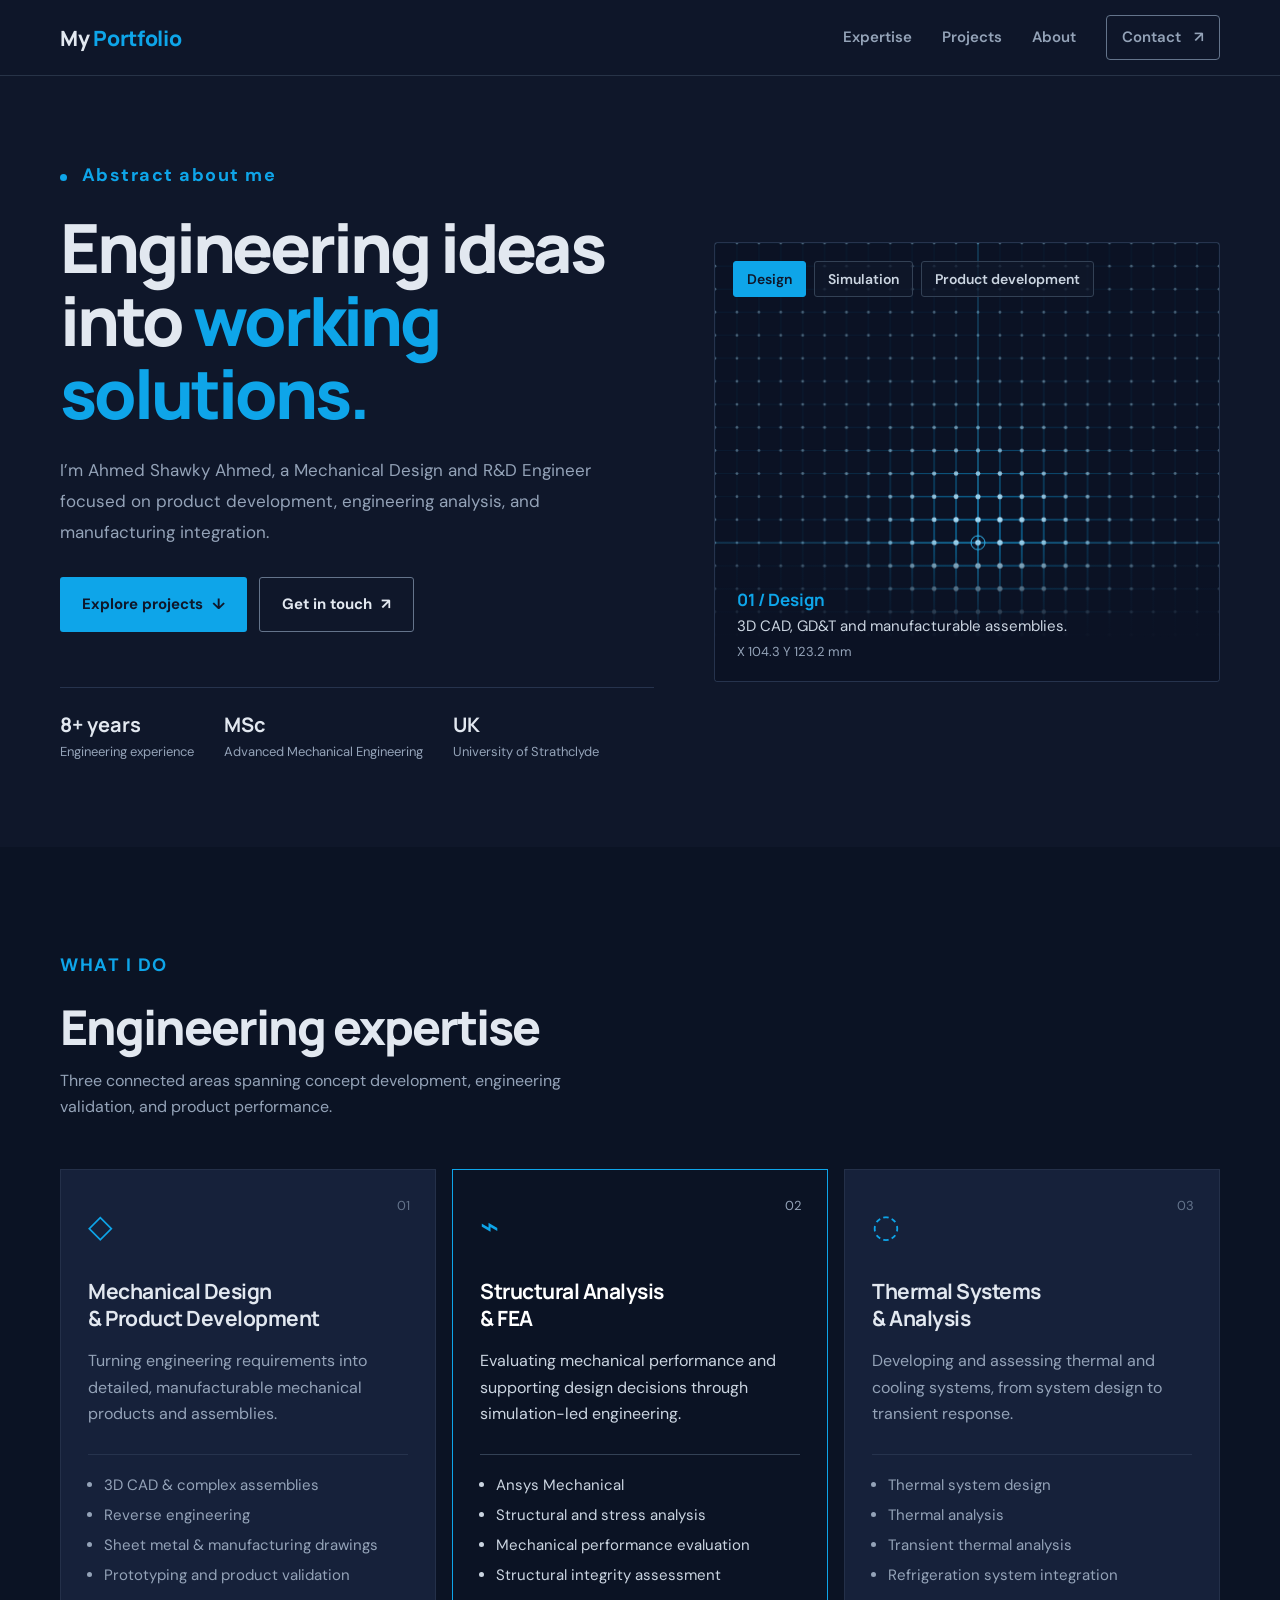
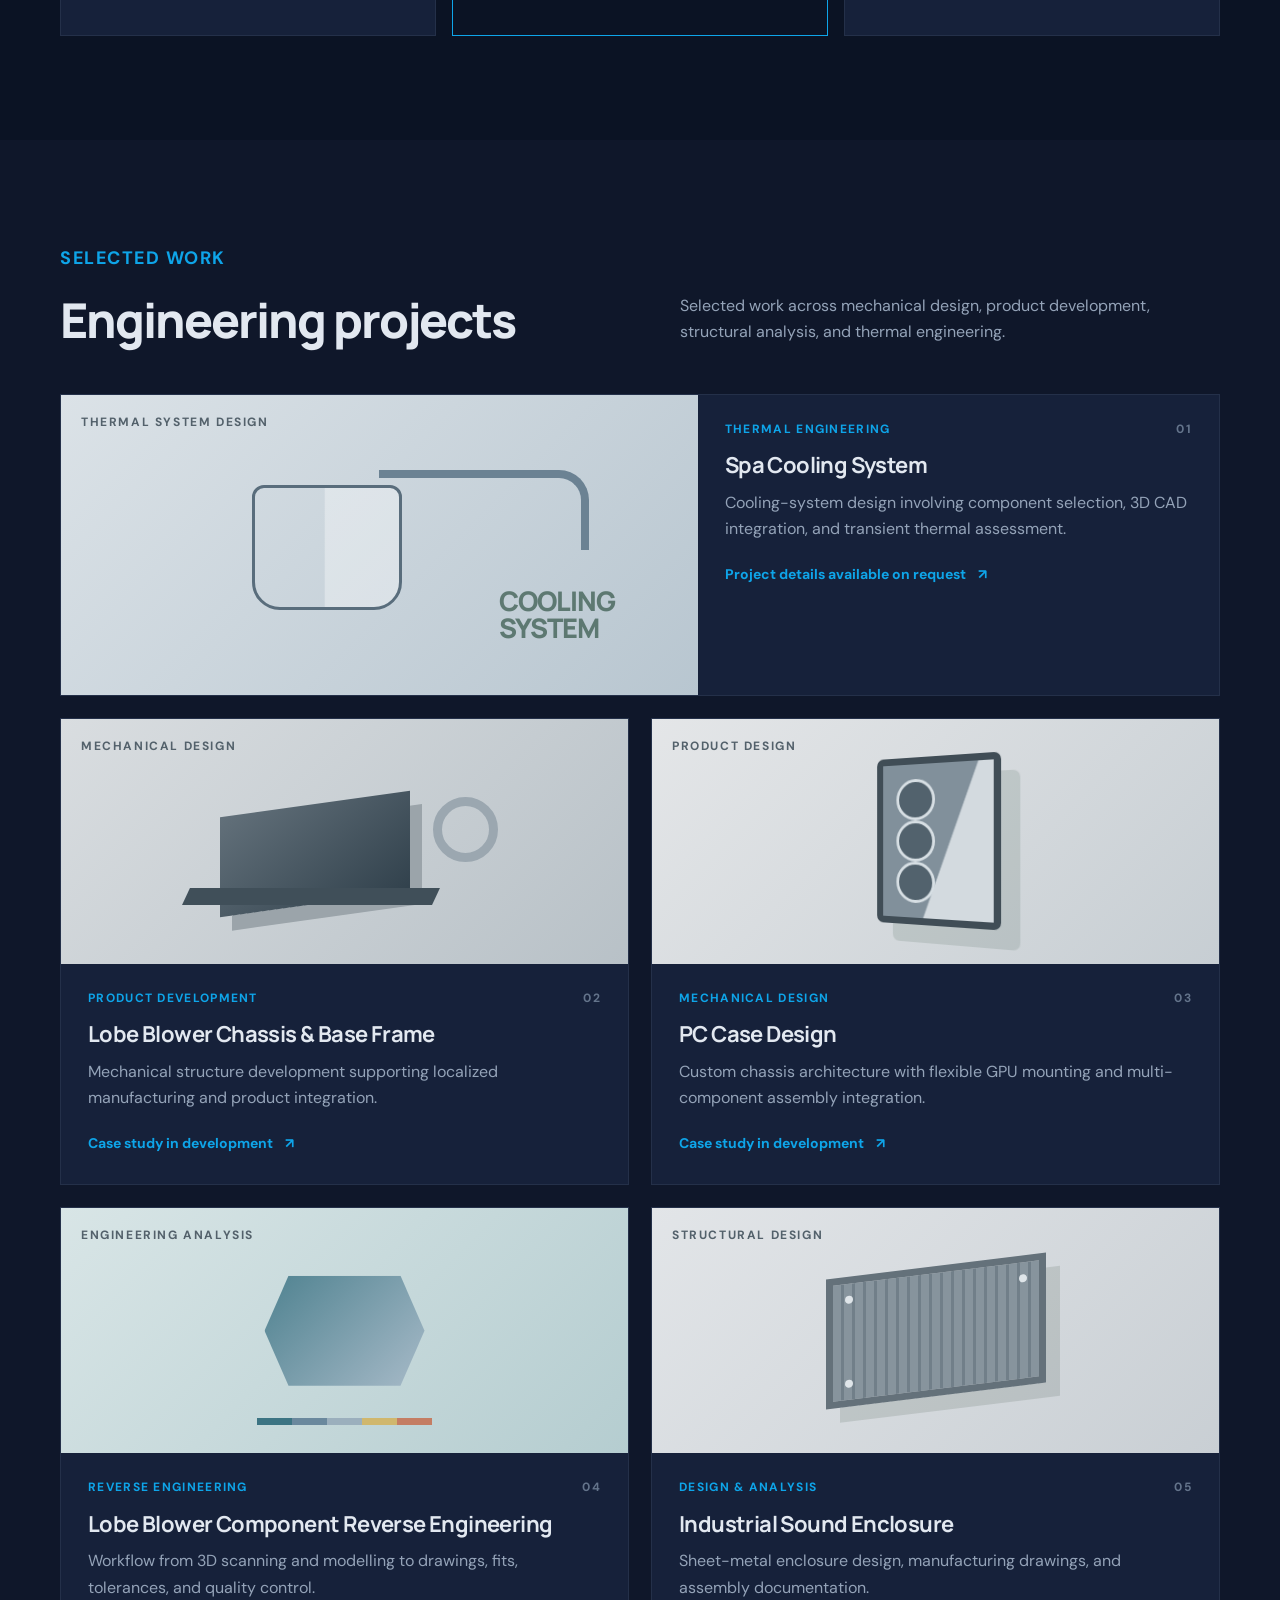
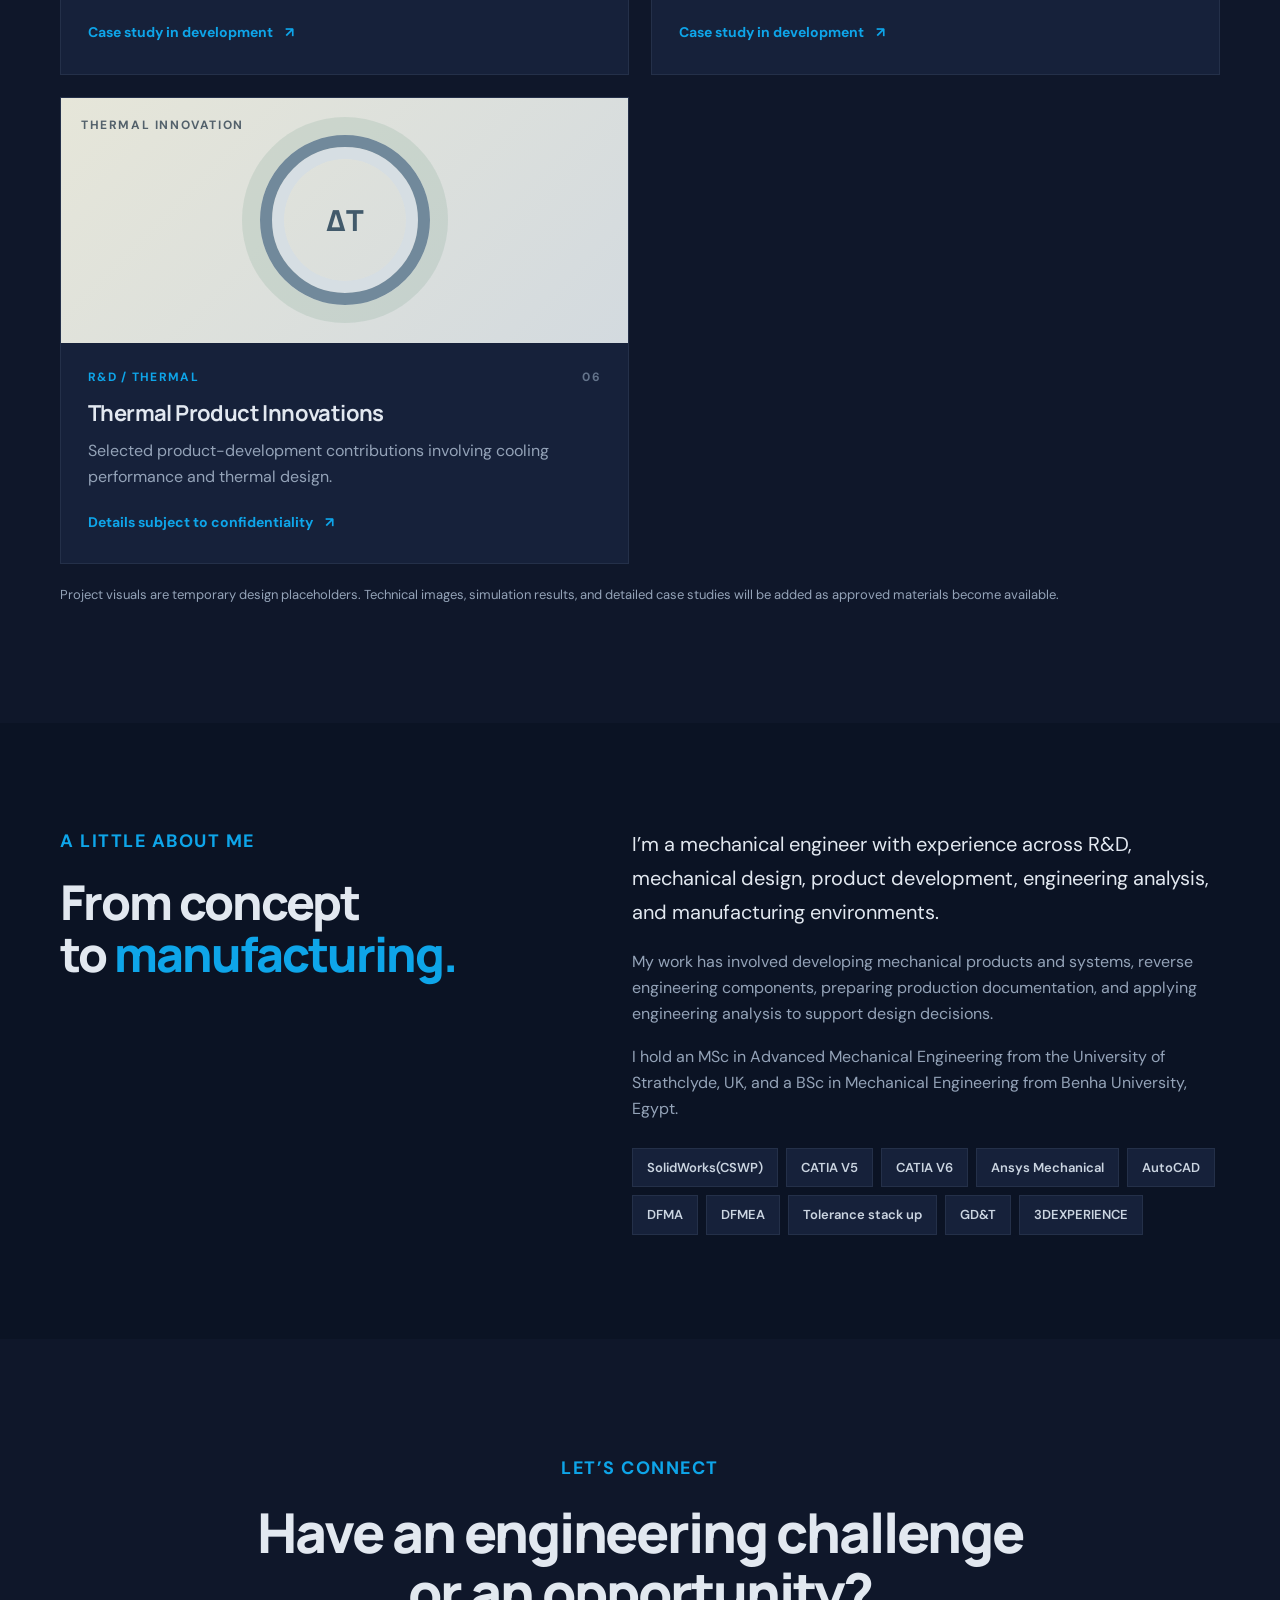
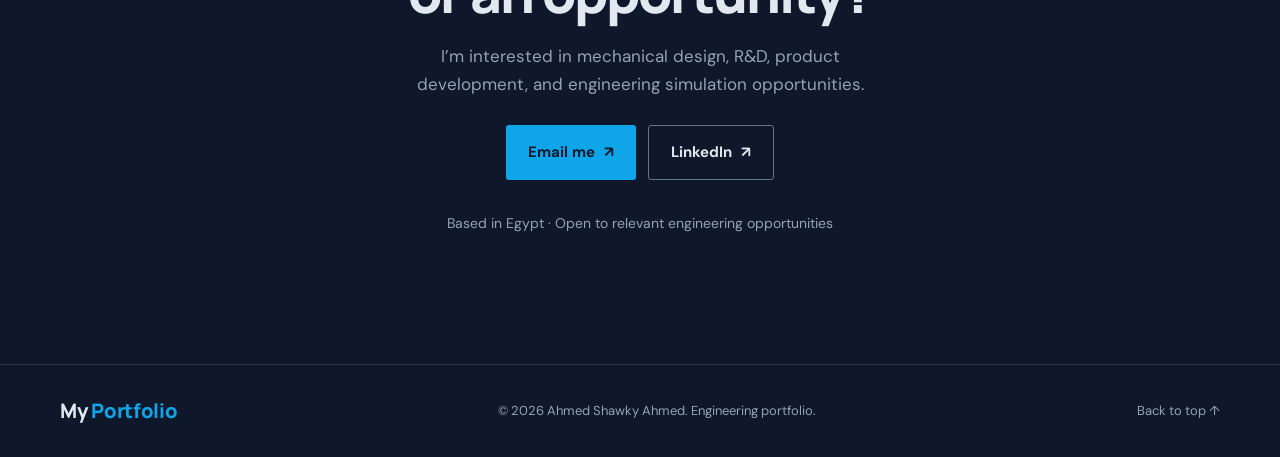
==== index.html @ 2b1017fa "Update index.html" ====
<!DOCTYPE html>
<html lang="en">
<head>
  <meta charset="UTF-8">
  <meta name="viewport" content="width=device-width, initial-scale=1.0">
  <meta name="description" content="Ahmed Shawky Ahmed — Mechanical Design, Product Development, FEA and Thermal Engineering Portfolio.">
  <meta name="theme-color" content="#0F172A">
  <title>Ahmed Shawky Ahmed | Mechanical Engineering Portfolio</title>
  <link rel="preconnect" href="https://fonts.googleapis.com">
  <link rel="preconnect" href="https://fonts.gstatic.com" crossorigin>
  <link href="https://fonts.googleapis.com/css2?family=DM+Sans:wght@400;500;600;700&family=Manrope:wght@400;500;600;700;800&display=swap" rel="stylesheet">
  <link rel="stylesheet" href="css/style.css">
</head>
<body>
  <header class="site-header">
    <nav class="nav container" aria-label="Main navigation">
      <a class="brand" href="#home">My <span>Portfolio</span></a>
      <button class="menu-toggle" aria-label="Toggle navigation" aria-expanded="false">☰</button>
      <div class="nav-links">
        <a href="#expertise">Expertise</a>
        <a href="#projects">Projects</a>
        <a href="#about">About</a>
        <a href="#contact" class="nav-contact">Contact <span>↗</span></a>
      </div>
    </nav>
  </header>

  <main>
    <section class="hero section container" id="home">
      <div class="hero-copy">
        <p class="eyebrow"><span class="status-dot"></span> Abstract about me</p>
        <h1>Engineering ideas<br>into <span>working solutions.</span></h1>
        <p class="hero-lead">I’m Ahmed Shawky Ahmed, a Mechanical Design and R&amp;D Engineer focused on product development, engineering analysis, and manufacturing integration.</p>
        <div class="hero-actions">
          <a class="button button-primary" href="#projects">Explore projects <span>↓</span></a>
          <a class="button button-ghost" href="#contact">Get in touch <span>↗</span></a>
        </div>
        <div class="hero-facts">
          <div><strong>8+ years</strong><span>Engineering experience</span></div>
          <div><strong>MSc</strong><span>Advanced Mechanical Engineering</span></div>
          <div><strong>UK</strong><span>University of Strathclyde</span></div>
        </div>
      </div>
      <div class="hero-visual" id="heroViz" role="group" aria-label="Interactive visual. Move your cursor over it, or choose a topic.">
        <canvas id="vizCanvas" aria-hidden="true"></canvas>
        <div class="viz-tabs">
          <button type="button" class="viz-tab" aria-pressed="true">Design</button>
          <button type="button" class="viz-tab" aria-pressed="false">Simulation</button>
          <button type="button" class="viz-tab" aria-pressed="false">Product development</button>
        </div>
        <div class="viz-caption" aria-live="polite"><strong id="vizTitle">01 / Design</strong><span id="vizText"></span><em id="vizReadout" aria-hidden="true"></em></div>
      </div>
    </section>

    <section class="expertise section section-muted" id="expertise">
      <div class="container">
        <div class="section-heading">
          <p class="eyebrow">WHAT I DO</p>
          <h2>Engineering expertise</h2>
          <p>Three connected areas spanning concept development, engineering validation, and product performance.</p>
        </div>
        <div class="expertise-grid">
          <article class="expertise-card">
            <div class="card-number">01</div>
            <div class="line-icon">◇</div>
            <h3>Mechanical Design<br>&amp; Product Development</h3>
            <p>Turning engineering requirements into detailed, manufacturable mechanical products and assemblies.</p>
            <ul><li>3D CAD &amp; complex assemblies</li><li>Reverse engineering</li><li>Sheet metal &amp; manufacturing drawings</li><li>Prototyping and product validation</li></ul>
          </article>
          <article class="expertise-card featured">
            <div class="card-number">02</div>
            <div class="line-icon">⌁</div>
            <h3>Structural Analysis<br>&amp; FEA</h3>
            <p>Evaluating mechanical performance and supporting design decisions through simulation-led engineering.</p>
            <ul><li>Ansys Mechanical</li><li>Structural and stress analysis</li><li>Mechanical performance evaluation</li><li>Structural integrity assessment</li></ul>
          </article>
          <article class="expertise-card">
            <div class="card-number">03</div>
            <div class="line-icon">◌</div>
            <h3>Thermal Systems<br>&amp; Analysis</h3>
            <p>Developing and assessing thermal and cooling systems, from system design to transient response.</p>
            <ul><li>Thermal system design</li><li>Thermal analysis</li><li>Transient thermal analysis</li><li>Refrigeration system integration</li></ul>
          </article>
        </div>
      </div>
    </section>

    <section class="projects section container" id="projects">
      <div class="section-heading heading-row">
        <div><p class="eyebrow">SELECTED WORK</p><h2>Engineering projects</h2></div>
        <p>Selected work across mechanical design, product development, structural analysis, and thermal engineering.</p>
      </div>
      <div class="project-grid">
        <article class="project-card project-wide">
          <div class="project-art art-cooling"><span class="art-label">THERMAL SYSTEM DESIGN</span><div class="art-shape shape-tank"></div><div class="art-shape shape-pipe"></div><div class="art-caption">COOLING<br>SYSTEM</div></div>
          <div class="project-info"><div class="project-meta"><span>THERMAL ENGINEERING</span><span>01</span></div><h3>Spa Cooling System</h3><p>Cooling-system design involving component selection, 3D CAD integration, and transient thermal assessment.</p><a href="#contact" class="text-link">Project details available on request <span>↗</span></a></div>
        </article>
        <article class="project-card">
          <div class="project-art art-blower"><span class="art-label">MECHANICAL DESIGN</span><div class="machine-block"></div><div class="machine-base"></div><div class="machine-wheel"></div></div>
          <div class="project-info"><div class="project-meta"><span>PRODUCT DEVELOPMENT</span><span>02</span></div><h3>Lobe Blower Chassis &amp; Base Frame</h3><p>Mechanical structure development supporting localized manufacturing and product integration.</p><a href="#contact" class="text-link">Case study in development <span>↗</span></a></div>
        </article>
        <article class="project-card">
          <div class="project-art art-pc"><span class="art-label">PRODUCT DESIGN</span><div class="pc-case"><i></i><i></i><i></i></div></div>
          <div class="project-info"><div class="project-meta"><span>MECHANICAL DESIGN</span><span>03</span></div><h3>PC Case Design</h3><p>Custom chassis architecture with flexible GPU mounting and multi-component assembly integration.</p><a href="#contact" class="text-link">Case study in development <span>↗</span></a></div>
        </article>
        <article class="project-card">
          <div class="project-art art-fea"><span class="art-label">ENGINEERING ANALYSIS</span><div class="fea-part"></div><div class="fea-scale"><i></i><i></i><i></i><i></i><i></i></div></div>
          <div class="project-info"><div class="project-meta"><span>REVERSE ENGINEERING</span><span>04</span></div><h3>Lobe Blower Component Reverse Engineering</h3><p>Workflow from 3D scanning and modelling to drawings, fits, tolerances, and quality control.</p><a href="#contact" class="text-link">Case study in development <span>↗</span></a></div>
        </article>
        <article class="project-card">
          <div class="project-art art-enclosure"><span class="art-label">STRUCTURAL DESIGN</span><div class="enclosure"><i></i><i></i><i></i></div></div>
          <div class="project-info"><div class="project-meta"><span>DESIGN &amp; ANALYSIS</span><span>05</span></div><h3>Industrial Sound Enclosure</h3><p>Sheet-metal enclosure design, manufacturing drawings, and assembly documentation.</p><a href="#contact" class="text-link">Case study in development <span>↗</span></a></div>
        </article>
        <article class="project-card">
          <div class="project-art art-thermal"><span class="art-label">THERMAL INNOVATION</span><div class="thermal-rings"></div><div class="thermal-center">ΔT</div></div>
          <div class="project-info"><div class="project-meta"><span>R&amp;D / THERMAL</span><span>06</span></div><h3>Thermal Product Innovations</h3><p>Selected product-development contributions involving cooling performance and thermal design.</p><a href="#contact" class="text-link">Details subject to confidentiality <span>↗</span></a></div>
        </article>
      </div>
      <p class="project-note">Project visuals are temporary design placeholders. Technical images, simulation results, and detailed case studies will be added as approved materials become available.</p>
    </section>

    <section class="about section section-muted" id="about">
      <div class="container about-layout">
        <div><p class="eyebrow">A LITTLE ABOUT ME</p><h2>From concept<br>to <span>manufacturing.</span></h2></div>
        <div class="about-copy">
          <p class="about-lead">I’m a mechanical engineer with experience across R&amp;D, mechanical design, product development, engineering analysis, and manufacturing environments.</p>
          <p>My work has involved developing mechanical products and systems, reverse engineering components, preparing production documentation, and applying engineering analysis to support design decisions.</p>
          <p>I hold an MSc in Advanced Mechanical Engineering from the University of Strathclyde, UK, and a BSc in Mechanical Engineering from Benha University, Egypt.</p>
          <div class="tool-list"><span>SolidWorks(CSWP)</span><span>CATIA V5</span><span>CATIA V6</span><span>Ansys Mechanical</span><span>AutoCAD</span><span>DFMA</span><span>DFMEA</span><span>Tolerance stack up</span><span>GD&amp;T</span><span>3DEXPERIENCE</span></div>
        </div>
      </div>
    </section>

    <section class="contact section container" id="contact">
      <p class="eyebrow">LET’S CONNECT</p>
      <h2>Have an engineering challenge<br>or an opportunity?</h2>
      <p class="contact-copy">I’m interested in mechanical design, R&amp;D, product development, and engineering simulation opportunities.</p>
      <div class="contact-actions">
        <a class="button button-primary" href="mailto:ahmedshawky3395@gmail.com">Email me <span>↗</span></a>
        <a class="button button-ghost" href="https://www.linkedin.com/in/ahmed-shawky-msc-cswp-9bab29113/" target="_blank" rel="noopener">LinkedIn <span>↗</span></a>
      </div>
      <p class="location">Based in Egypt · Open to relevant engineering opportunities</p>
    </section>
  </main>

  <footer class="footer"><div class="container footer-inner"><a class="brand" href="#home">My <span>Portfolio</span></a><p>© <span id="year"></span> Ahmed Shawky Ahmed. Engineering portfolio.</p><a href="#home">Back to top ↑</a></div></footer>
  <script src="js/main.js"></script>
  <script src="js/hero-visual.js"></script>
</body>
</html>
---- css/style.css ----
@import url('https://fonts.googleapis.com/css2?family=DM+Sans:wght@400;500;600;700&family=Manrope:wght@400;500;600;700;800&display=swap');
:root{--ink:#E2E8F0;--muted:#94A3B8;--paper:#0F172A;--slate:#64748B;--line:#26334d;--green:#0EA5E9;--green-dark:#0EA5E9;--navy:#0F172A;--max:1160px}
*{box-sizing:border-box}html{scroll-behavior:smooth;scroll-padding-top:85px}body{margin:0;background:var(--paper);color:var(--ink);font-family:"DM Sans",sans-serif;line-height:1.65}a{color:inherit;text-decoration:none}.container{width:min(var(--max),calc(100% - 48px));margin-inline:auto}.site-header{height:76px;position:sticky;top:0;z-index:20;background:rgba(15,23,42,.92);backdrop-filter:blur(14px);border-bottom:1px solid rgba(100,116,139,.3)}.nav{height:100%;display:flex;align-items:center;justify-content:space-between}.brand{font:800 21px Manrope,sans-serif;letter-spacing:-.3px}.brand span{color:var(--green-dark)}.nav-links{display:flex;align-items:center;gap:30px;font-size:15px;font-weight:600;color:#94A3B8}.nav-links a:hover,.footer a:hover{color:var(--green-dark)}.nav-contact{border:1px solid var(--slate);padding:9px 15px;border-radius:4px}.nav-contact span,.button span,.text-link span{margin-left:9px}.menu-toggle{display:none;background:none;border:0;font-size:24px;color:var(--ink)}
.section{padding-block:104px}.hero{min-height:660px;display:grid;grid-template-columns:1.08fr .92fr;align-items:center;gap:60px;padding-block:85px}.eyebrow{font-size:18px;font-weight:700;letter-spacing:1.5px;color:var(--green-dark);margin:0 0 20px}.status-dot{display:inline-block;width:7px;height:7px;border-radius:50%;background:#0EA5E9;margin-right:9px}.hero h1,.section-heading h2,.about h2,.contact h2{font:800 clamp(42px,5.3vw,70px)/1.08 Manrope,sans-serif;letter-spacing:-3px;margin:0}.hero h1 span,.about h2 span{color:var(--green-dark)}.hero-lead{font-size:17px;line-height:1.8;color:var(--muted);max-width:570px;margin:25px 0 30px}.hero-actions,.contact-actions{display:flex;gap:12px;flex-wrap:wrap}.button{display:inline-flex;align-items:center;justify-content:center;padding:14px 22px;font-size:15px;font-weight:700;border-radius:3px;transition:.2s}.button-primary{background:#0EA5E9;color:#0F172A}.button-primary:hover{background:#38BDF8;transform:translateY(-2px)}.button-ghost{border:1px solid #64748B}.button-ghost:hover{border-color:var(--green-dark);color:var(--green-dark)}.hero-facts{display:flex;gap:30px;margin-top:55px;padding-top:23px;border-top:1px solid var(--line)}.hero-facts div{display:flex;flex-direction:column}.hero-facts strong{font:700 20px Manrope}.hero-facts span{font-size:13px;color:var(--muted);margin-top:3px}
.hero-visual{height:440px;position:relative;overflow:hidden;background:#0b1224;border:1px solid #26334d;border-radius:3px}.visual-grid{position:absolute;inset:0;background-image:linear-gradient(rgba(255,255,255,.06) 1px,transparent 1px),linear-gradient(90deg,rgba(255,255,255,.06) 1px,transparent 1px);background-size:32px 32px;mask-image:linear-gradient(135deg,black,transparent 85%)}.orbit{position:absolute;border:1px solid rgba(14,165,233,.55);border-radius:50%;left:50%;top:50%;transform:translate(-50%,-50%) rotate(-28deg)}.orbit-one{width:340px;height:190px}.orbit-two{width:250px;height:330px;transform:translate(-50%,-50%) rotate(38deg)}.visual-core{position:absolute;left:50%;top:50%;transform:translate(-50%,-50%);width:155px;height:155px;border:1px solid #0EA5E9;border-radius:50%;display:flex;flex-direction:column;align-items:center;justify-content:center;color:white;background:rgba(14,165,233,.08);box-shadow:0 0 60px rgba(14,165,233,.1)}.visual-core span{font:800 42px Manrope;color:var(--green)}.visual-core small{font-size:11px;line-height:1.5;letter-spacing:2px;text-align:center;color:#CBD5E1}.visual-tag{position:absolute;color:#CBD5E1;font-size:12px;letter-spacing:1.5px}.tag-top{top:28px;left:28px}.tag-bottom{bottom:28px;right:28px}.crosshair{position:absolute;color:var(--green);font-size:20px}.crosshair-a{top:22%;right:18%}.crosshair-b{bottom:20%;left:17%}
.section-muted{background:#0b1324}.section-heading{max-width:650px;margin-bottom:48px}.section-heading h2,.about h2,.contact h2{font-size:clamp(34px,4vw,48px);letter-spacing:-2px}.section-heading>p:last-child{color:var(--muted);max-width:540px;margin:15px 0 0}.expertise-grid{display:grid;grid-template-columns:repeat(3,1fr);gap:16px}.expertise-card{background:#16213a;padding:30px 27px;min-height:365px;border:1px solid #243049;position:relative}.expertise-card.featured{background:#0b1324;color:white;border-color:#0EA5E9}.card-number{position:absolute;right:25px;top:25px;color:#64748B;font-size:13px}.featured .card-number{color:#94A3B8}.line-icon{font-size:32px;color:var(--green-dark);margin-bottom:25px}.featured .line-icon{color:var(--green)}.expertise-card h3{font:700 21px/1.3 Manrope;margin:0 0 14px;letter-spacing:-.5px}.expertise-card p{font-size:16px;color:var(--muted);min-height:90px}.featured p{color:#CBD5E1}.expertise-card ul{padding:15px 0 0 16px;border-top:1px solid var(--line);font-size:15px;color:#94A3B8;line-height:2}.featured ul{border-color:#334155;color:#CBD5E1}
.heading-row{display:flex;align-items:end;justify-content:space-between;gap:30px;max-width:none}.heading-row>p{max-width:380px;color:var(--muted);font-size:16px}.project-grid{display:grid;grid-template-columns:repeat(2,1fr);gap:22px}.project-card{background:#16213a;border:1px solid #243049;min-width:0}.project-art{height:245px;position:relative;overflow:hidden;background:#dfe4e8;display:flex;align-items:center;justify-content:center}.project-wide{grid-column:span 2;display:grid;grid-template-columns:1.1fr .9fr}.project-wide .project-art{height:100%;min-height:300px}.art-label{position:absolute;top:18px;left:20px;font-size:12px;letter-spacing:1.6px;color:#53616b;font-weight:700;z-index:2}.project-info{padding:25px 27px 28px}.project-meta{display:flex;justify-content:space-between;font-size:12px;letter-spacing:1.3px;color:var(--green-dark);font-weight:700}.project-meta span:last-child{color:#64748B}.project-info h3{font:700 22px/1.25 Manrope;letter-spacing:-.6px;margin:13px 0 10px}.project-info p{font-size:16px;color:var(--muted);margin:0 0 18px}.text-link{font-size:14px;font-weight:700;color:var(--green-dark)}.project-note{font-size:13px;color:#94A3B8;margin-top:20px}
.art-cooling{background:linear-gradient(135deg,#dbe2e7,#b8c6d0)}.shape-tank{width:150px;height:125px;border:3px solid #596d7c;border-radius:12px 12px 28px 28px;position:absolute;left:30%;top:30%;background:linear-gradient(90deg,transparent 48%,rgba(255,255,255,.35) 49%)}.shape-pipe{width:210px;height:80px;border:8px solid #6b8293;border-left:0;border-bottom:0;border-radius:0 30px 0 0;position:absolute;left:50%;top:25%}.art-caption{position:absolute;right:13%;bottom:18%;font:800 27px/1 Manrope;color:rgba(40,76,60,.65);letter-spacing:-1px}
.art-blower{background:linear-gradient(135deg,#d9dde0,#b8c1c7)}.machine-block{width:190px;height:100px;background:linear-gradient(145deg,#62707a,#31414c);transform:skewY(-8deg);position:absolute;top:35%;left:28%;box-shadow:12px 15px 0 #9ba4aa}.machine-base{position:absolute;width:250px;height:17px;background:#404f59;left:22%;bottom:24%;transform:skewX(-25deg)}.machine-wheel{position:absolute;width:65px;height:65px;border:9px solid #9ba7b0;border-radius:50%;right:23%;top:32%}
.art-pc{background:linear-gradient(135deg,#e4e6e8,#c7ced3)}.pc-case{width:130px;height:170px;border:7px solid #404d56;border-radius:7px;background:linear-gradient(110deg,#81909b 0 58%,#d3dadf 59%);transform:perspective(400px) rotateY(-18deg);box-shadow:18px 18px 0 rgba(43,69,59,.13);display:flex;flex-direction:column;justify-content:space-evenly;padding:15px}.pc-case i{width:42px;height:42px;border:3px solid #d7dfe4;border-radius:50%;background:#52626d}
.art-fea{background:linear-gradient(135deg,#d8e5e6,#b5cdd0)}.fea-part{width:160px;height:110px;background:linear-gradient(135deg,#4f8290,#a7bac8);clip-path:polygon(15% 0,85% 0,100% 50%,85% 100%,15% 100%,0 50%);box-shadow:0 15px 30px #80929f}.fea-scale{position:absolute;bottom:28px;display:flex;gap:0}.fea-scale i{width:35px;height:7px;background:#3c7483}.fea-scale i:nth-child(2){background:#6a889d}.fea-scale i:nth-child(3){background:#9bafbd}.fea-scale i:nth-child(4){background:#d0b76d}.fea-scale i:nth-child(5){background:#c47d63}
.art-enclosure{background:linear-gradient(135deg,#e2e5e8,#c9cfd4)}.enclosure{width:220px;height:130px;border:7px solid #64717a;background:repeating-linear-gradient(90deg,#87949d 0 8px,#717f89 8px 11px);transform:skewY(-7deg);box-shadow:14px 15px 0 rgba(54,76,60,.15);position:relative}.enclosure i{position:absolute;width:8px;height:8px;border-radius:50%;background:#dfe5e9;top:12px}.enclosure i:nth-child(1){left:12px}.enclosure i:nth-child(2){right:12px}.enclosure i:nth-child(3){bottom:12px;left:12px;top:auto}
.art-thermal{background:linear-gradient(135deg,#e6e6d9,#d3dadf)}.thermal-rings{width:170px;height:170px;border-radius:50%;border:12px solid #71899b;box-shadow:inset 0 0 0 12px #d6dee3,0 0 0 18px rgba(113,155,133,.18)}.thermal-center{position:absolute;font:800 29px Manrope;color:#425a6b}
.about-layout{display:grid;grid-template-columns:.9fr 1.1fr;gap:90px}.about-copy{max-width:610px}.about-copy p{color:var(--muted);font-size:16px}.about-copy .about-lead{font-size:20px;color:var(--ink);line-height:1.7;margin-top:0}.tool-list{display:flex;flex-wrap:wrap;gap:8px;margin-top:25px}.tool-list span{padding:8px 14px;background:#16213a;border:1px solid #243049;font-size:13px;font-weight:600;color:#CBD5E1}
.contact{text-align:center;padding-block:115px}.contact h2{font-size:clamp(35px,4.5vw,55px)}.contact-copy{color:var(--muted);font-size:17px;max-width:500px;margin:20px auto 27px}.contact-actions{justify-content:center}.location{font-size:14px;color:#94A3B8;margin-top:32px}.footer{border-top:1px solid var(--line);padding:22px 0}.footer-inner{display:flex;align-items:center;justify-content:space-between}.footer p,.footer a:last-child{font-size:13px;color:#94A3B8}.footer .brand{font-size:20px;color:var(--ink)}
@media(max-width:800px){.hero{grid-template-columns:1fr;gap:45px;padding-block:65px}.hero-visual{height:350px}.expertise-grid{grid-template-columns:1fr}.expertise-card{min-height:0}.expertise-card p{min-height:0}.about-layout{grid-template-columns:1fr;gap:30px}.heading-row{display:block}.heading-row>p{margin-top:15px}.project-wide{grid-column:span 2}.project-wide .project-art{min-height:240px}}
@media(max-width:600px){.container{width:min(100% - 34px,var(--max))}.section{padding-block:72px}.site-header{height:66px}.menu-toggle{display:block}.nav-links{display:none;position:absolute;top:65px;left:0;right:0;background:var(--paper);padding:20px 24px 25px;flex-direction:column;align-items:flex-start;gap:18px;border-bottom:1px solid var(--line)}.nav-links.open{display:flex}.hero h1{font-size:44px;letter-spacing:-2px}.hero-facts{gap:15px;flex-wrap:wrap}.hero-facts strong{font-size:16px}.hero-facts span{font-size:12px;max-width:120px}.hero-visual{height:300px}.project-grid{grid-template-columns:1fr}.project-wide{grid-column:auto;display:block}.project-wide .project-art{min-height:230px}.project-art{height:220px}.project-info{padding:22px}.footer-inner{gap:12px;flex-wrap:wrap}.footer p{order:3;width:100%;margin:0}.contact h2{letter-spacing:-1.5px}}
/* Interactive hero visual */
.hero-visual{cursor:crosshair}
.hero-visual canvas{position:absolute;inset:0;width:100%;height:100%;display:block;touch-action:pan-y}
.viz-tabs{position:absolute;top:18px;left:18px;right:18px;display:flex;flex-wrap:wrap;gap:8px;z-index:2}
.viz-tab{font:600 14px "DM Sans",sans-serif;color:#CBD5E1;background:rgba(15,23,42,.75);border:1px solid #334155;padding:8px 13px;border-radius:3px;cursor:pointer;transition:.2s}
.viz-tab:hover{border-color:#0EA5E9;color:#fff}
.viz-tab[aria-pressed="true"]{background:#0EA5E9;border-color:#0EA5E9;color:#0F172A}
.viz-tab:focus-visible{outline:2px solid #38BDF8;outline-offset:2px}
.viz-caption{position:absolute;left:0;right:0;bottom:0;z-index:1;padding:50px 22px 18px;background:linear-gradient(transparent,#0b1224 70%);pointer-events:none;display:flex;flex-direction:column;gap:3px}
.viz-caption strong{font:700 17px Manrope,sans-serif;color:#0EA5E9}
.viz-caption span{font-size:15px;color:#CBD5E1}
.viz-caption em{font-style:normal;font-size:13px;color:#94A3B8;min-height:1.4em}
@media(max-width:600px){.hero-visual{height:400px}}
@media(prefers-reduced-motion:reduce){.viz-tab{transition:none}}
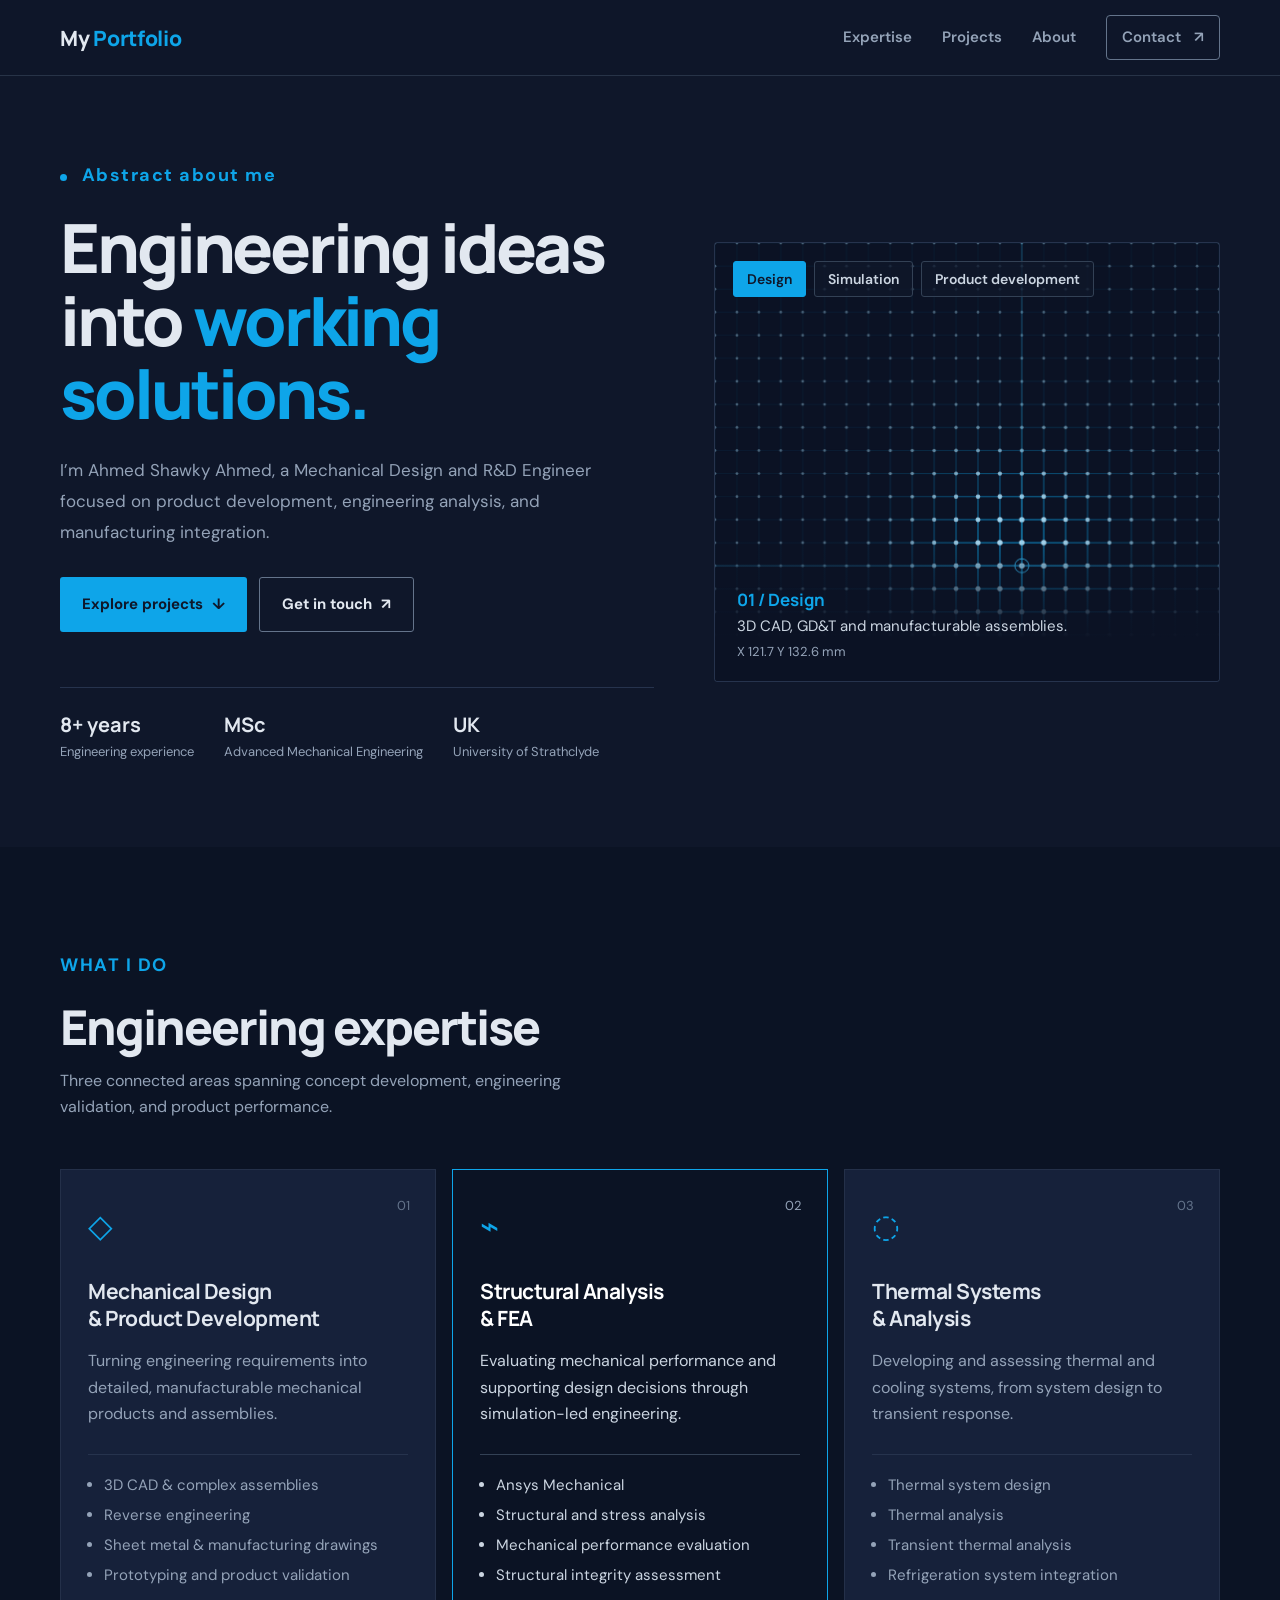
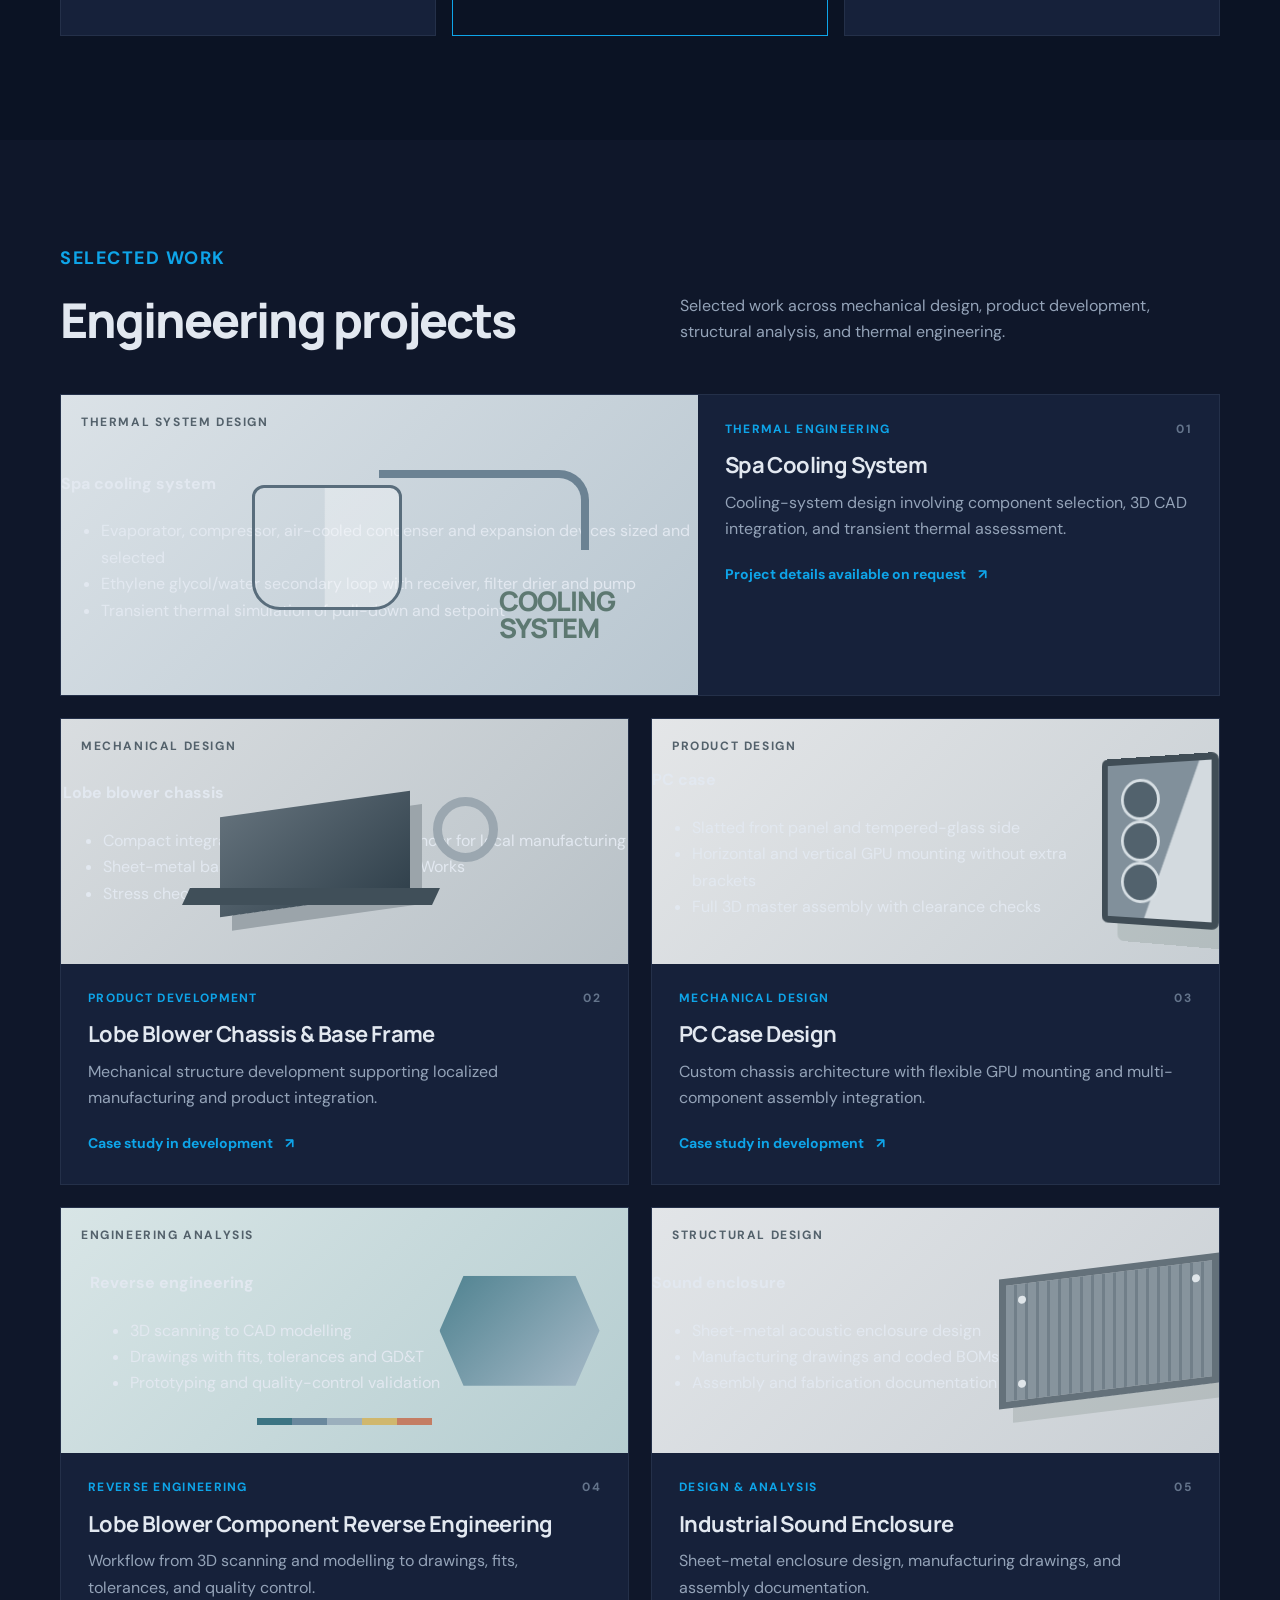
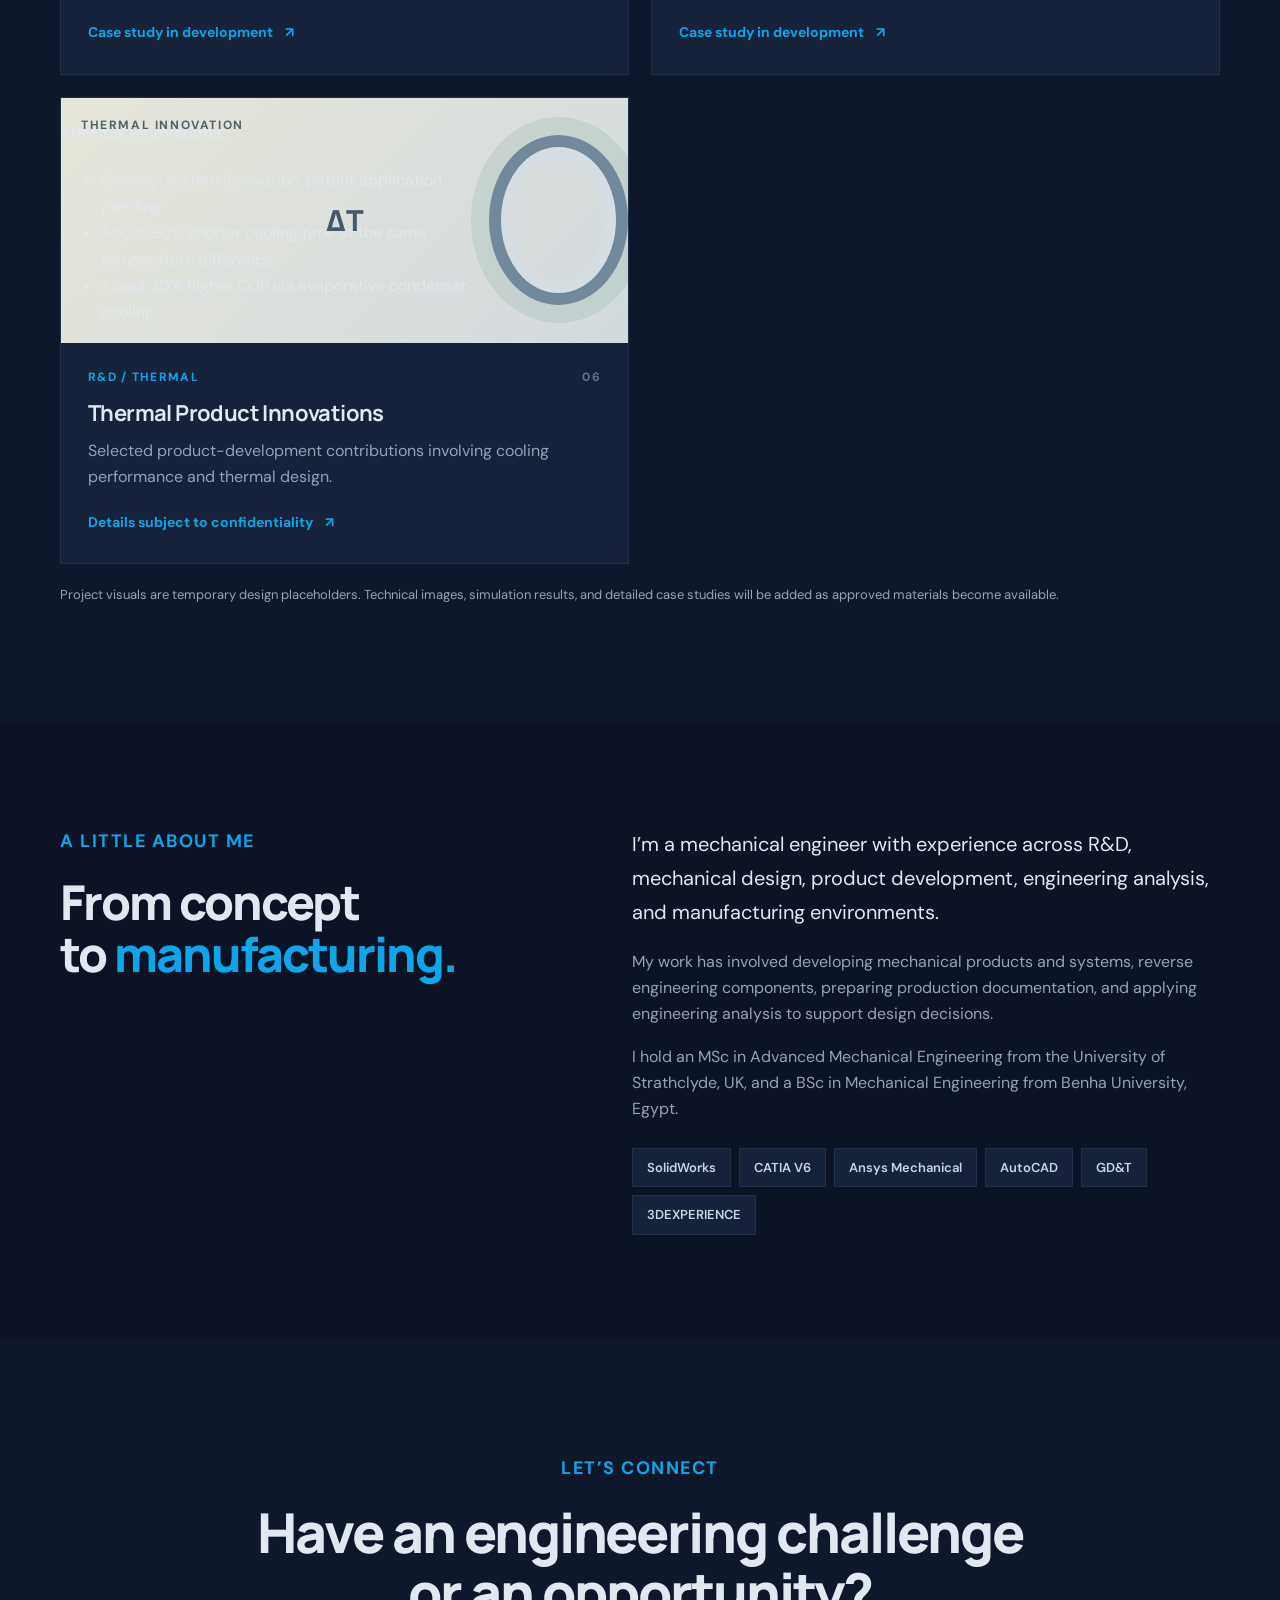
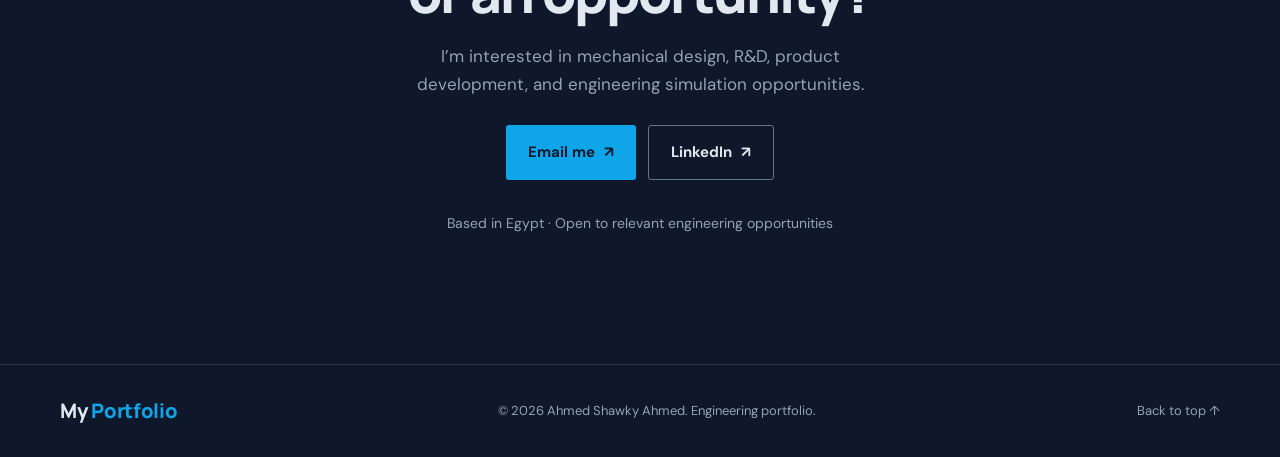
==== commit 060dcd38: "Add files via upload" ====
--- a/index.html
+++ b/index.html
@@ -91,28 +91,28 @@
         <p>Selected work across mechanical design, product development, structural analysis, and thermal engineering.</p>
       </div>
       <div class="project-grid">
-        <article class="project-card project-wide">
-          <div class="project-art art-cooling"><span class="art-label">THERMAL SYSTEM DESIGN</span><div class="art-shape shape-tank"></div><div class="art-shape shape-pipe"></div><div class="art-caption">COOLING<br>SYSTEM</div></div>
+        <article tabindex="0" class="project-card project-wide">
+          <div class="project-art art-cooling"><div class="project-pop"><h4>Spa cooling system</h4><ul><li>Evaporator, compressor, air-cooled condenser and expansion devices sized and selected</li><li>Ethylene glycol/water secondary loop with receiver, filter drier and pump</li><li>Transient thermal simulation of pull-down and setpoint</li></ul></div><span class="art-label">THERMAL SYSTEM DESIGN</span><div class="art-shape shape-tank"></div><div class="art-shape shape-pipe"></div><div class="art-caption">COOLING<br>SYSTEM</div></div>
           <div class="project-info"><div class="project-meta"><span>THERMAL ENGINEERING</span><span>01</span></div><h3>Spa Cooling System</h3><p>Cooling-system design involving component selection, 3D CAD integration, and transient thermal assessment.</p><a href="#contact" class="text-link">Project details available on request <span>↗</span></a></div>
         </article>
-        <article class="project-card">
-          <div class="project-art art-blower"><span class="art-label">MECHANICAL DESIGN</span><div class="machine-block"></div><div class="machine-base"></div><div class="machine-wheel"></div></div>
+        <article tabindex="0" class="project-card">
+          <div class="project-art art-blower"><div class="project-pop"><h4>Lobe blower chassis</h4><ul><li>Compact integrated chassis and outlet silencer for local manufacturing</li><li>Sheet-metal base frames designed in SolidWorks</li><li>Stress checks and optimisation in ANSYS</li></ul></div><span class="art-label">MECHANICAL DESIGN</span><div class="machine-block"></div><div class="machine-base"></div><div class="machine-wheel"></div></div>
           <div class="project-info"><div class="project-meta"><span>PRODUCT DEVELOPMENT</span><span>02</span></div><h3>Lobe Blower Chassis &amp; Base Frame</h3><p>Mechanical structure development supporting localized manufacturing and product integration.</p><a href="#contact" class="text-link">Case study in development <span>↗</span></a></div>
         </article>
-        <article class="project-card">
-          <div class="project-art art-pc"><span class="art-label">PRODUCT DESIGN</span><div class="pc-case"><i></i><i></i><i></i></div></div>
+        <article tabindex="0" class="project-card">
+          <div class="project-art art-pc"><div class="project-pop"><h4>PC case</h4><ul><li>Slatted front panel and tempered-glass side</li><li>Horizontal and vertical GPU mounting without extra brackets</li><li>Full 3D master assembly with clearance checks</li></ul></div><span class="art-label">PRODUCT DESIGN</span><div class="pc-case"><i></i><i></i><i></i></div></div>
           <div class="project-info"><div class="project-meta"><span>MECHANICAL DESIGN</span><span>03</span></div><h3>PC Case Design</h3><p>Custom chassis architecture with flexible GPU mounting and multi-component assembly integration.</p><a href="#contact" class="text-link">Case study in development <span>↗</span></a></div>
         </article>
-        <article class="project-card">
-          <div class="project-art art-fea"><span class="art-label">ENGINEERING ANALYSIS</span><div class="fea-part"></div><div class="fea-scale"><i></i><i></i><i></i><i></i><i></i></div></div>
+        <article tabindex="0" class="project-card">
+          <div class="project-art art-fea"><div class="project-pop"><h4>Reverse engineering</h4><ul><li>3D scanning to CAD modelling</li><li>Drawings with fits, tolerances and GD&amp;T</li><li>Prototyping and quality-control validation</li></ul></div><span class="art-label">ENGINEERING ANALYSIS</span><div class="fea-part"></div><div class="fea-scale"><i></i><i></i><i></i><i></i><i></i></div></div>
           <div class="project-info"><div class="project-meta"><span>REVERSE ENGINEERING</span><span>04</span></div><h3>Lobe Blower Component Reverse Engineering</h3><p>Workflow from 3D scanning and modelling to drawings, fits, tolerances, and quality control.</p><a href="#contact" class="text-link">Case study in development <span>↗</span></a></div>
         </article>
-        <article class="project-card">
-          <div class="project-art art-enclosure"><span class="art-label">STRUCTURAL DESIGN</span><div class="enclosure"><i></i><i></i><i></i></div></div>
+        <article tabindex="0" class="project-card">
+          <div class="project-art art-enclosure"><div class="project-pop"><h4>Sound enclosure</h4><ul><li>Sheet-metal acoustic enclosure design</li><li>Manufacturing drawings and coded BOMs</li><li>Assembly and fabrication documentation</li></ul></div><span class="art-label">STRUCTURAL DESIGN</span><div class="enclosure"><i></i><i></i><i></i></div></div>
           <div class="project-info"><div class="project-meta"><span>DESIGN &amp; ANALYSIS</span><span>05</span></div><h3>Industrial Sound Enclosure</h3><p>Sheet-metal enclosure design, manufacturing drawings, and assembly documentation.</p><a href="#contact" class="text-link">Case study in development <span>↗</span></a></div>
         </article>
-        <article class="project-card">
-          <div class="project-art art-thermal"><span class="art-label">THERMAL INNOVATION</span><div class="thermal-rings"></div><div class="thermal-center">ΔT</div></div>
+        <article tabindex="0" class="project-card">
+          <div class="project-art art-thermal"><div class="project-pop"><h4>Thermal innovations</h4><ul><li>Cooling-system innovation, patent application pending</li><li>About 90% shorter cooling time at the same temperature difference</li><li>About 20% higher COP via evaporative condenser cooling</li></ul></div><span class="art-label">THERMAL INNOVATION</span><div class="thermal-rings"></div><div class="thermal-center">ΔT</div></div>
           <div class="project-info"><div class="project-meta"><span>R&amp;D / THERMAL</span><span>06</span></div><h3>Thermal Product Innovations</h3><p>Selected product-development contributions involving cooling performance and thermal design.</p><a href="#contact" class="text-link">Details subject to confidentiality <span>↗</span></a></div>
         </article>
       </div>
@@ -126,7 +126,7 @@
           <p class="about-lead">I’m a mechanical engineer with experience across R&amp;D, mechanical design, product development, engineering analysis, and manufacturing environments.</p>
           <p>My work has involved developing mechanical products and systems, reverse engineering components, preparing production documentation, and applying engineering analysis to support design decisions.</p>
           <p>I hold an MSc in Advanced Mechanical Engineering from the University of Strathclyde, UK, and a BSc in Mechanical Engineering from Benha University, Egypt.</p>
-          <div class="tool-list"><span>SolidWorks(CSWP)</span><span>CATIA V5</span><span>CATIA V6</span><span>Ansys Mechanical</span><span>AutoCAD</span><span>DFMA</span><span>DFMEA</span><span>Tolerance stack up</span><span>GD&amp;T</span><span>3DEXPERIENCE</span></div>
+          <div class="tool-list"><span>SolidWorks</span><span>CATIA V6</span><span>Ansys Mechanical</span><span>AutoCAD</span><span>GD&amp;T</span><span>3DEXPERIENCE</span></div>
         </div>
       </div>
     </section>
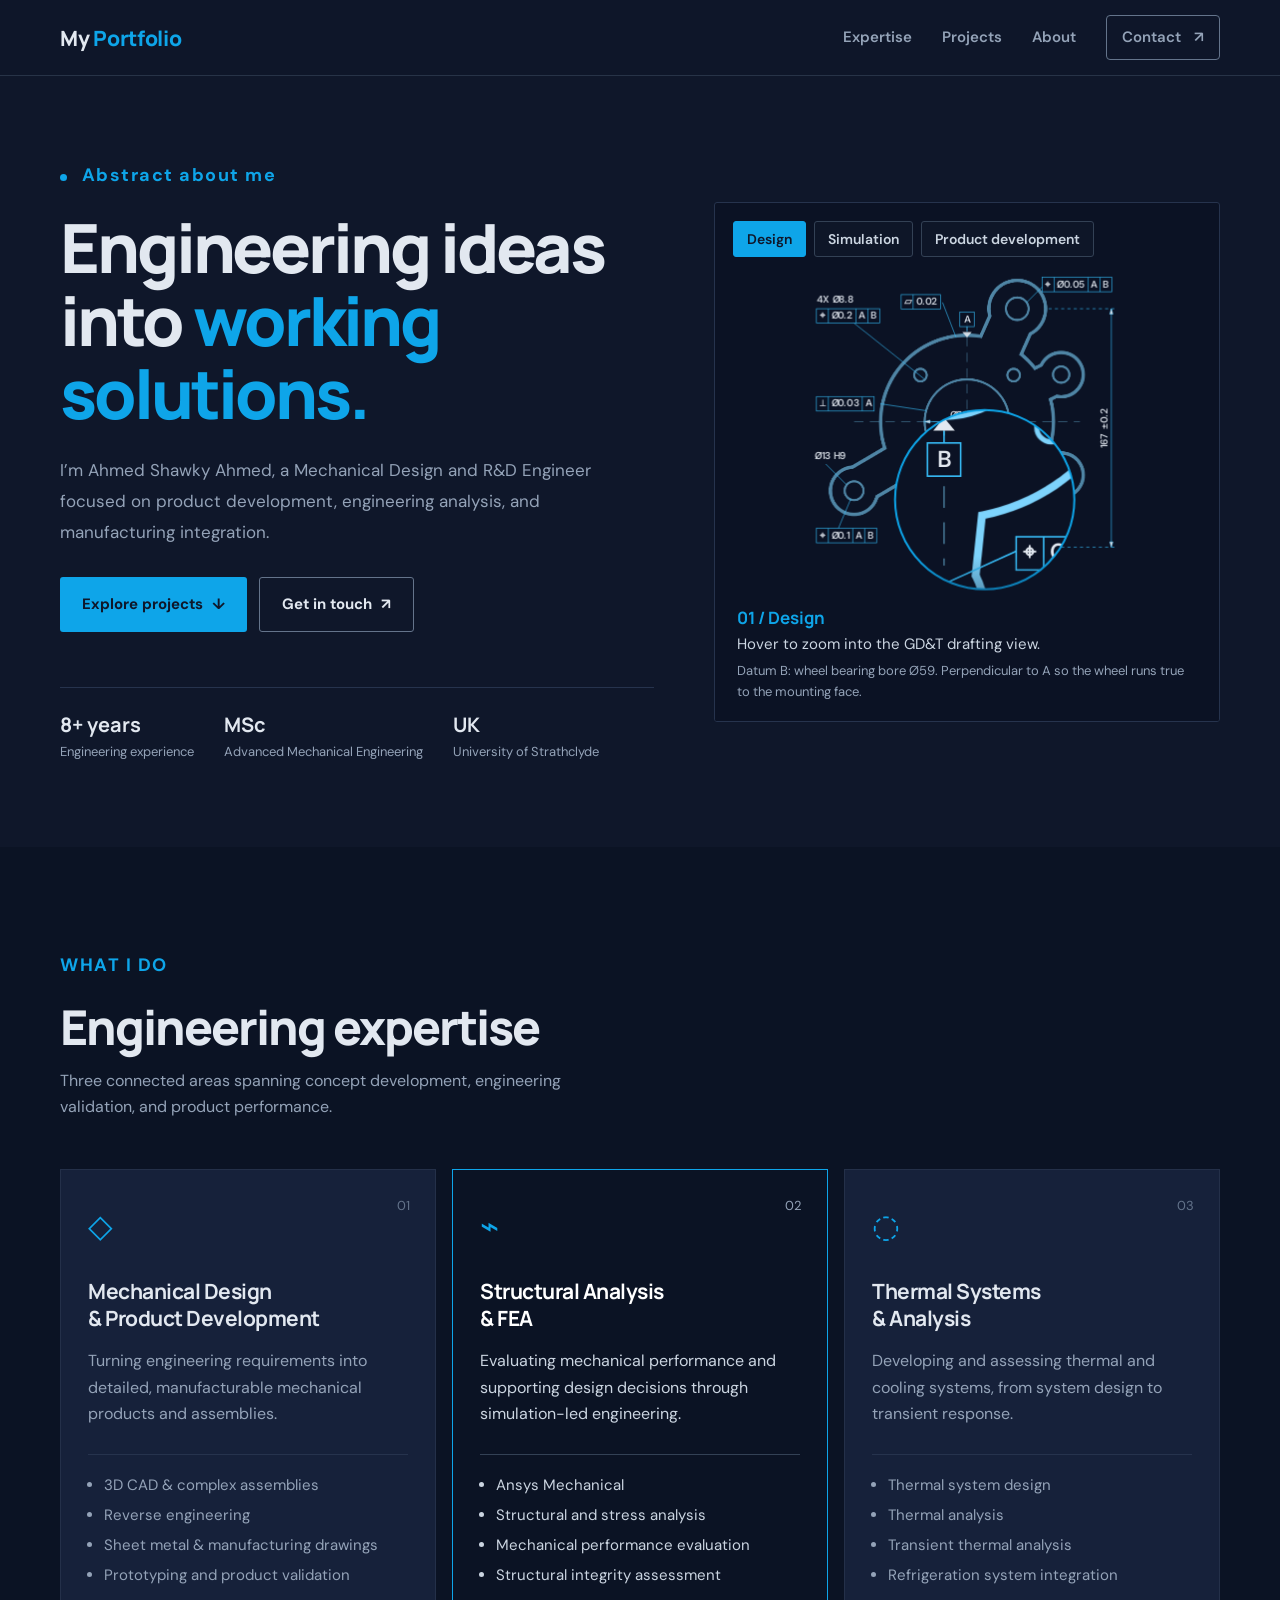
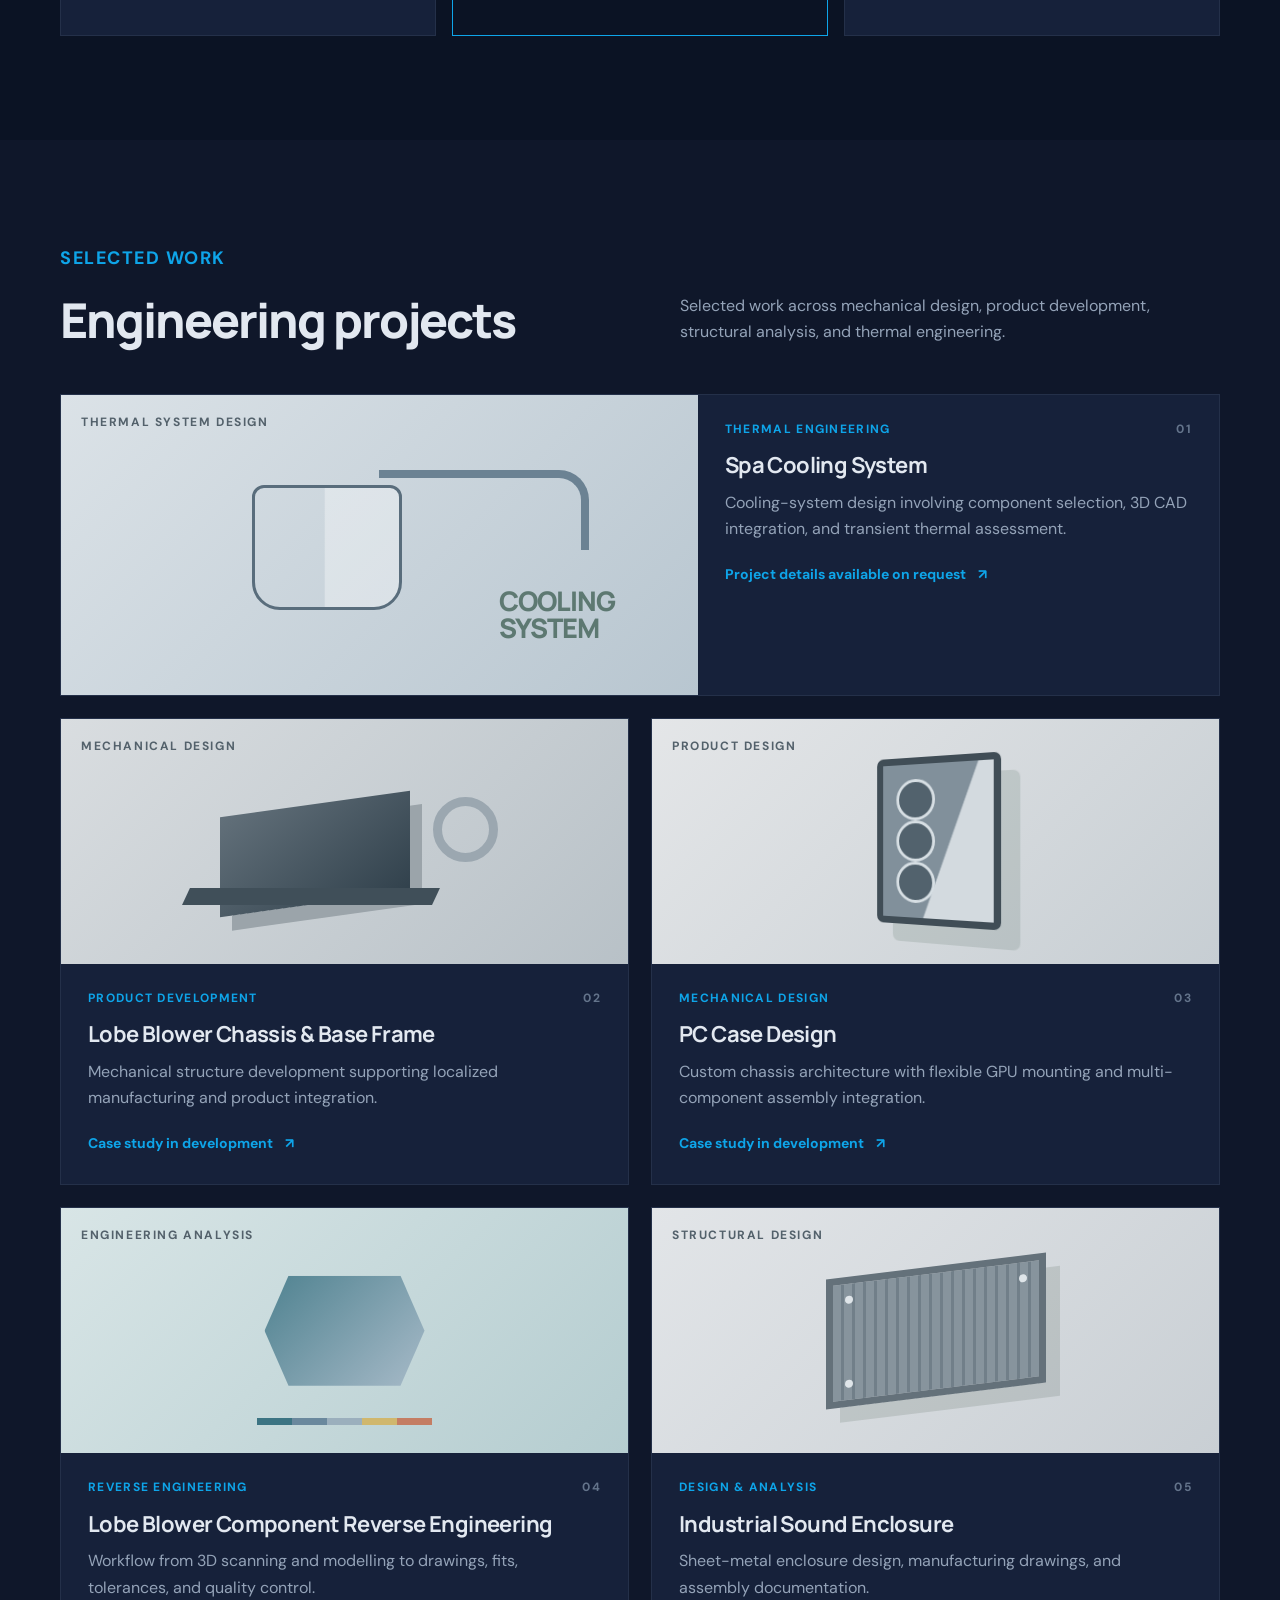
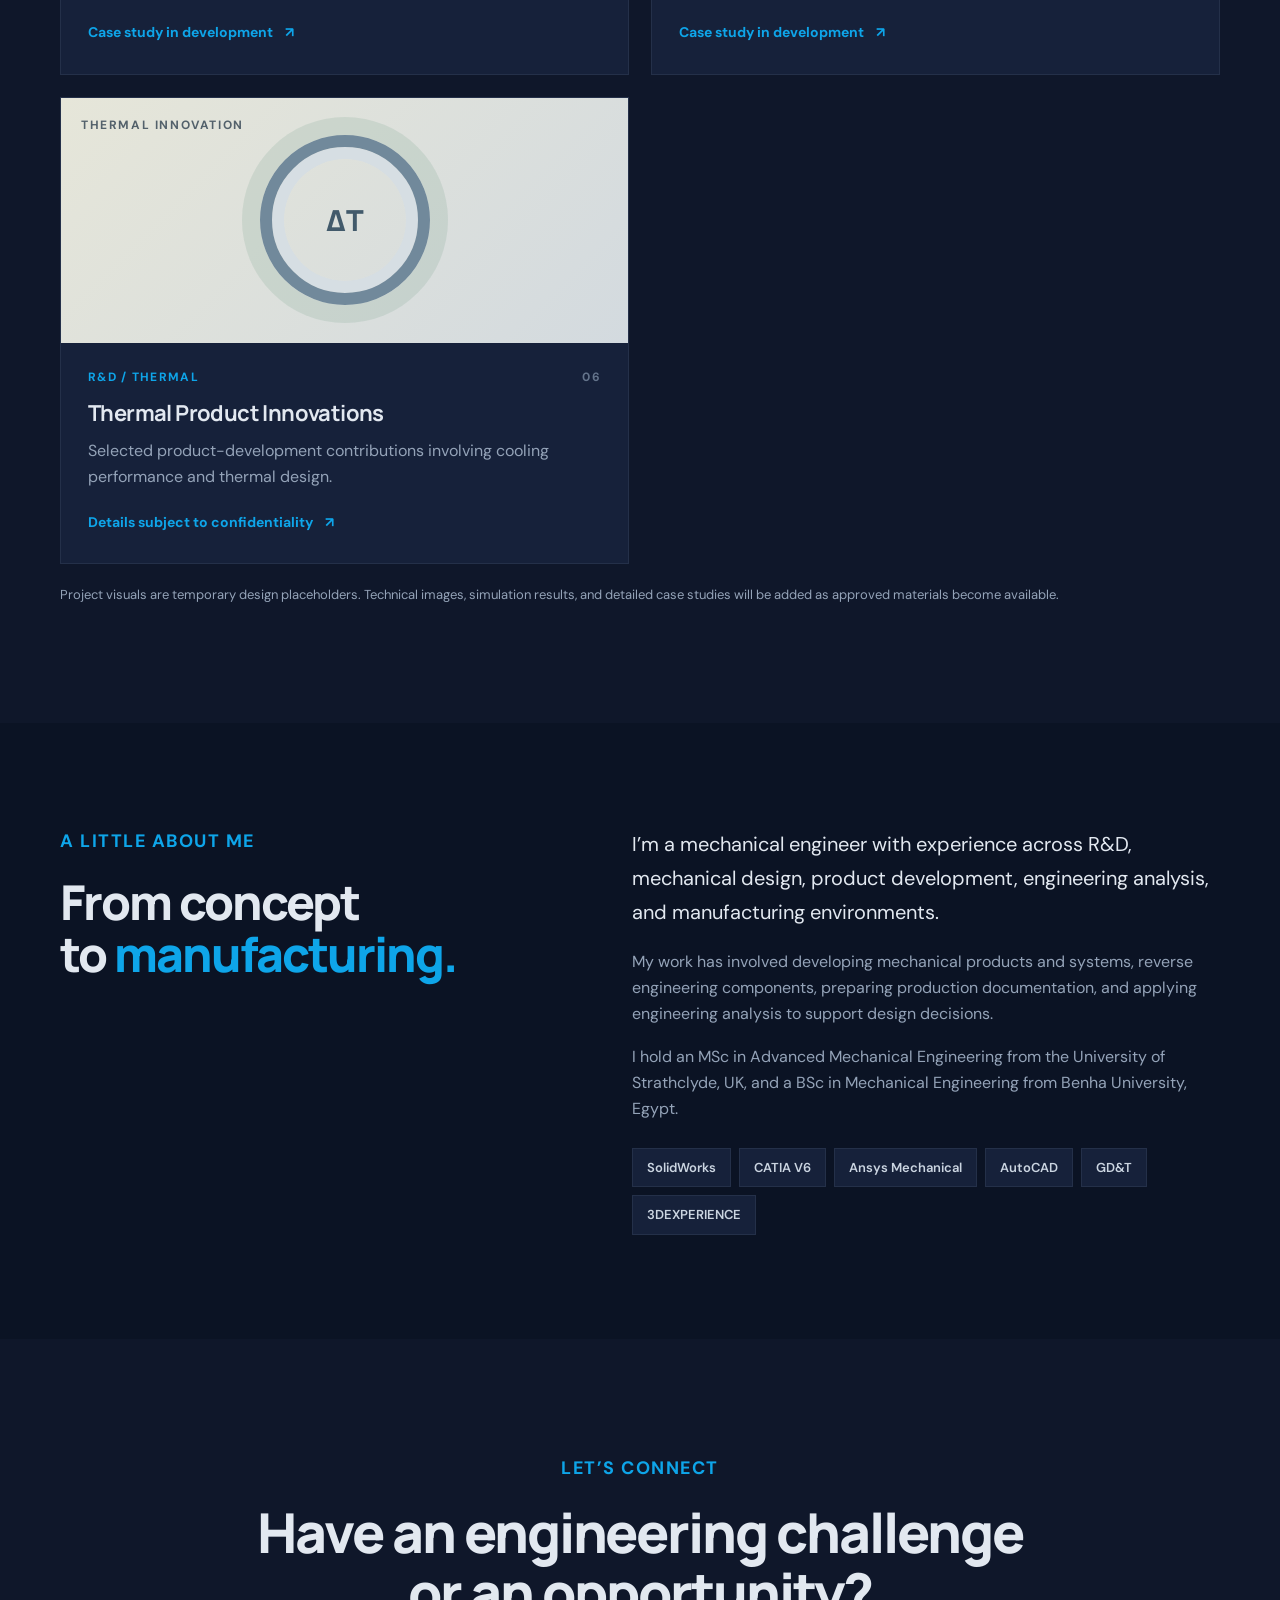
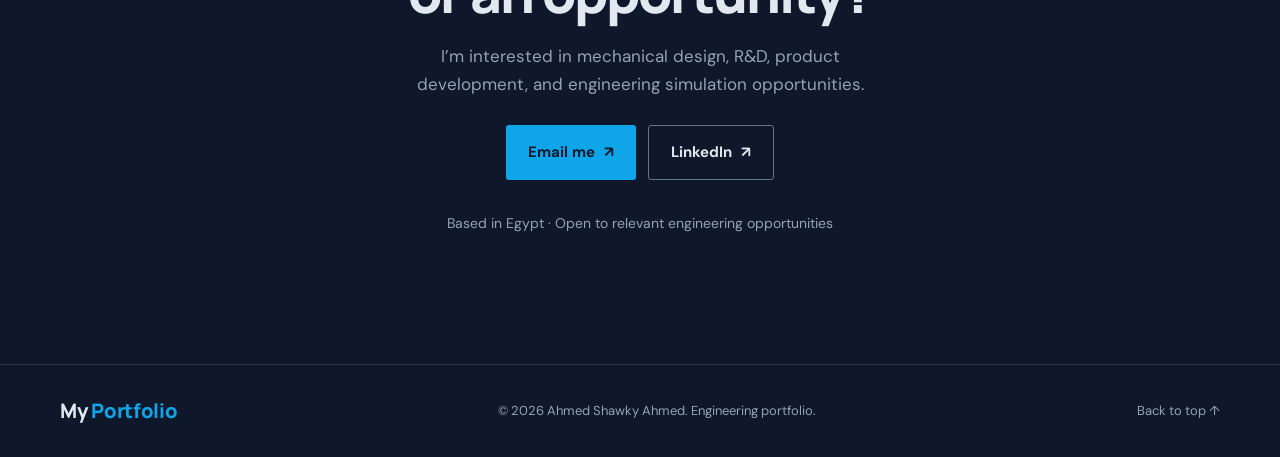
==== commit d18a5bc3: "Add files via upload" ====
--- a/index.html
+++ b/index.html
@@ -9,7 +9,7 @@
   <link rel="preconnect" href="https://fonts.googleapis.com">
   <link rel="preconnect" href="https://fonts.gstatic.com" crossorigin>
   <link href="https://fonts.googleapis.com/css2?family=DM+Sans:wght@400;500;600;700&family=Manrope:wght@400;500;600;700;800&display=swap" rel="stylesheet">
-  <link rel="stylesheet" href="css/style.css">
+  <link rel="stylesheet" href="css/style.css?v=20261111">
 </head>
 <body>
   <header class="site-header">
@@ -145,6 +145,6 @@
 
   <footer class="footer"><div class="container footer-inner"><a class="brand" href="#home">My <span>Portfolio</span></a><p>© <span id="year"></span> Ahmed Shawky Ahmed. Engineering portfolio.</p><a href="#home">Back to top ↑</a></div></footer>
   <script src="js/main.js"></script>
-  <script src="js/hero-visual.js"></script>
+  <script src="js/hero-visual.js?v=20261111"></script>
 </body>
 </html>
--- a/css/style.css
+++ b/css/style.css
@@ -16,7 +16,7 @@
 @media(max-width:800px){.hero{grid-template-columns:1fr;gap:45px;padding-block:65px}.hero-visual{height:350px}.expertise-grid{grid-template-columns:1fr}.expertise-card{min-height:0}.expertise-card p{min-height:0}.about-layout{grid-template-columns:1fr;gap:30px}.heading-row{display:block}.heading-row>p{margin-top:15px}.project-wide{grid-column:span 2}.project-wide .project-art{min-height:240px}}
 @media(max-width:600px){.container{width:min(100% - 34px,var(--max))}.section{padding-block:72px}.site-header{height:66px}.menu-toggle{display:block}.nav-links{display:none;position:absolute;top:65px;left:0;right:0;background:var(--paper);padding:20px 24px 25px;flex-direction:column;align-items:flex-start;gap:18px;border-bottom:1px solid var(--line)}.nav-links.open{display:flex}.hero h1{font-size:44px;letter-spacing:-2px}.hero-facts{gap:15px;flex-wrap:wrap}.hero-facts strong{font-size:16px}.hero-facts span{font-size:12px;max-width:120px}.hero-visual{height:300px}.project-grid{grid-template-columns:1fr}.project-wide{grid-column:auto;display:block}.project-wide .project-art{min-height:230px}.project-art{height:220px}.project-info{padding:22px}.footer-inner{gap:12px;flex-wrap:wrap}.footer p{order:3;width:100%;margin:0}.contact h2{letter-spacing:-1.5px}}
 /* Interactive hero visual */
-.hero-visual{cursor:crosshair}
+.hero-visual{cursor:crosshair;height:520px}
 .hero-visual canvas{position:absolute;inset:0;width:100%;height:100%;display:block;touch-action:pan-y}
 .viz-tabs{position:absolute;top:18px;left:18px;right:18px;display:flex;flex-wrap:wrap;gap:8px;z-index:2}
 .viz-tab{font:600 14px "DM Sans",sans-serif;color:#CBD5E1;background:rgba(15,23,42,.75);border:1px solid #334155;padding:8px 13px;border-radius:3px;cursor:pointer;transition:.2s}
@@ -27,5 +27,14 @@
 .viz-caption strong{font:700 17px Manrope,sans-serif;color:#0EA5E9}
 .viz-caption span{font-size:15px;color:#CBD5E1}
 .viz-caption em{font-style:normal;font-size:13px;color:#94A3B8;min-height:1.4em}
-@media(max-width:600px){.hero-visual{height:400px}}
+@media(max-width:800px){.hero-visual{height:480px}}
 @media(prefers-reduced-motion:reduce){.viz-tab{transition:none}}
+/* Project popup on hover / focus */
+.project-card{position:relative;transition:transform .28s cubic-bezier(.2,.8,.2,1),box-shadow .28s,border-color .28s}
+.project-card:hover,.project-card:focus-within{transform:translateY(-10px) scale(1.035);z-index:6;border-color:#0EA5E9;box-shadow:0 28px 60px rgba(2,6,23,.65),0 0 0 1px #0EA5E9}
+.project-card:focus{outline:none}
+.project-pop{position:absolute;inset:0;z-index:4;padding:22px 24px;background:rgba(11,18,36,.95);display:flex;flex-direction:column;justify-content:center;opacity:0;transform:translateY(14px);transition:opacity .25s,transform .25s;pointer-events:none}
+.project-pop h4{font:700 13px Manrope,sans-serif;letter-spacing:1.5px;text-transform:uppercase;color:#0EA5E9;margin:0 0 10px}
+.project-pop ul{margin:0;padding-left:18px;font-size:15px;color:#E2E8F0;line-height:1.55}
+.project-card:hover .project-pop,.project-card:focus-within .project-pop{opacity:1;transform:none}
+@media(prefers-reduced-motion:reduce){.project-card,.project-pop{transition:none}.project-card:hover,.project-card:focus-within{transform:none}}
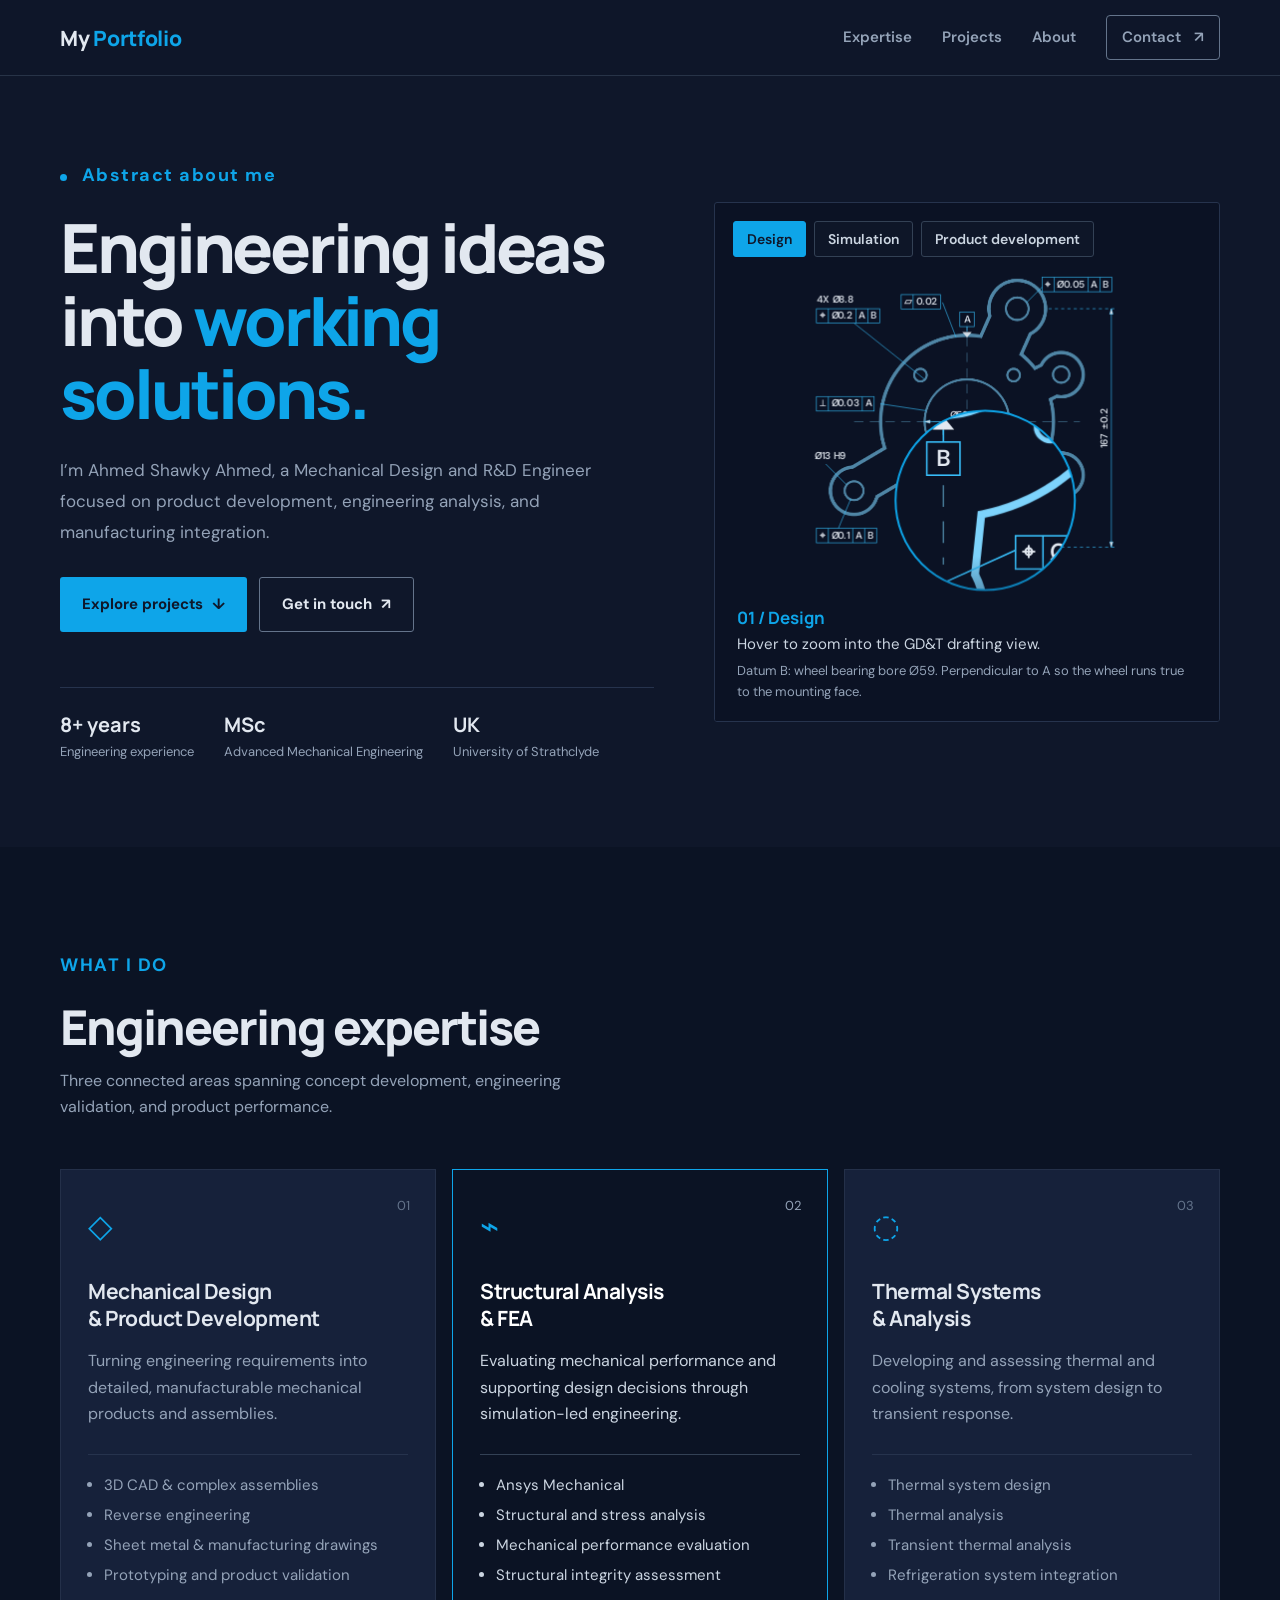
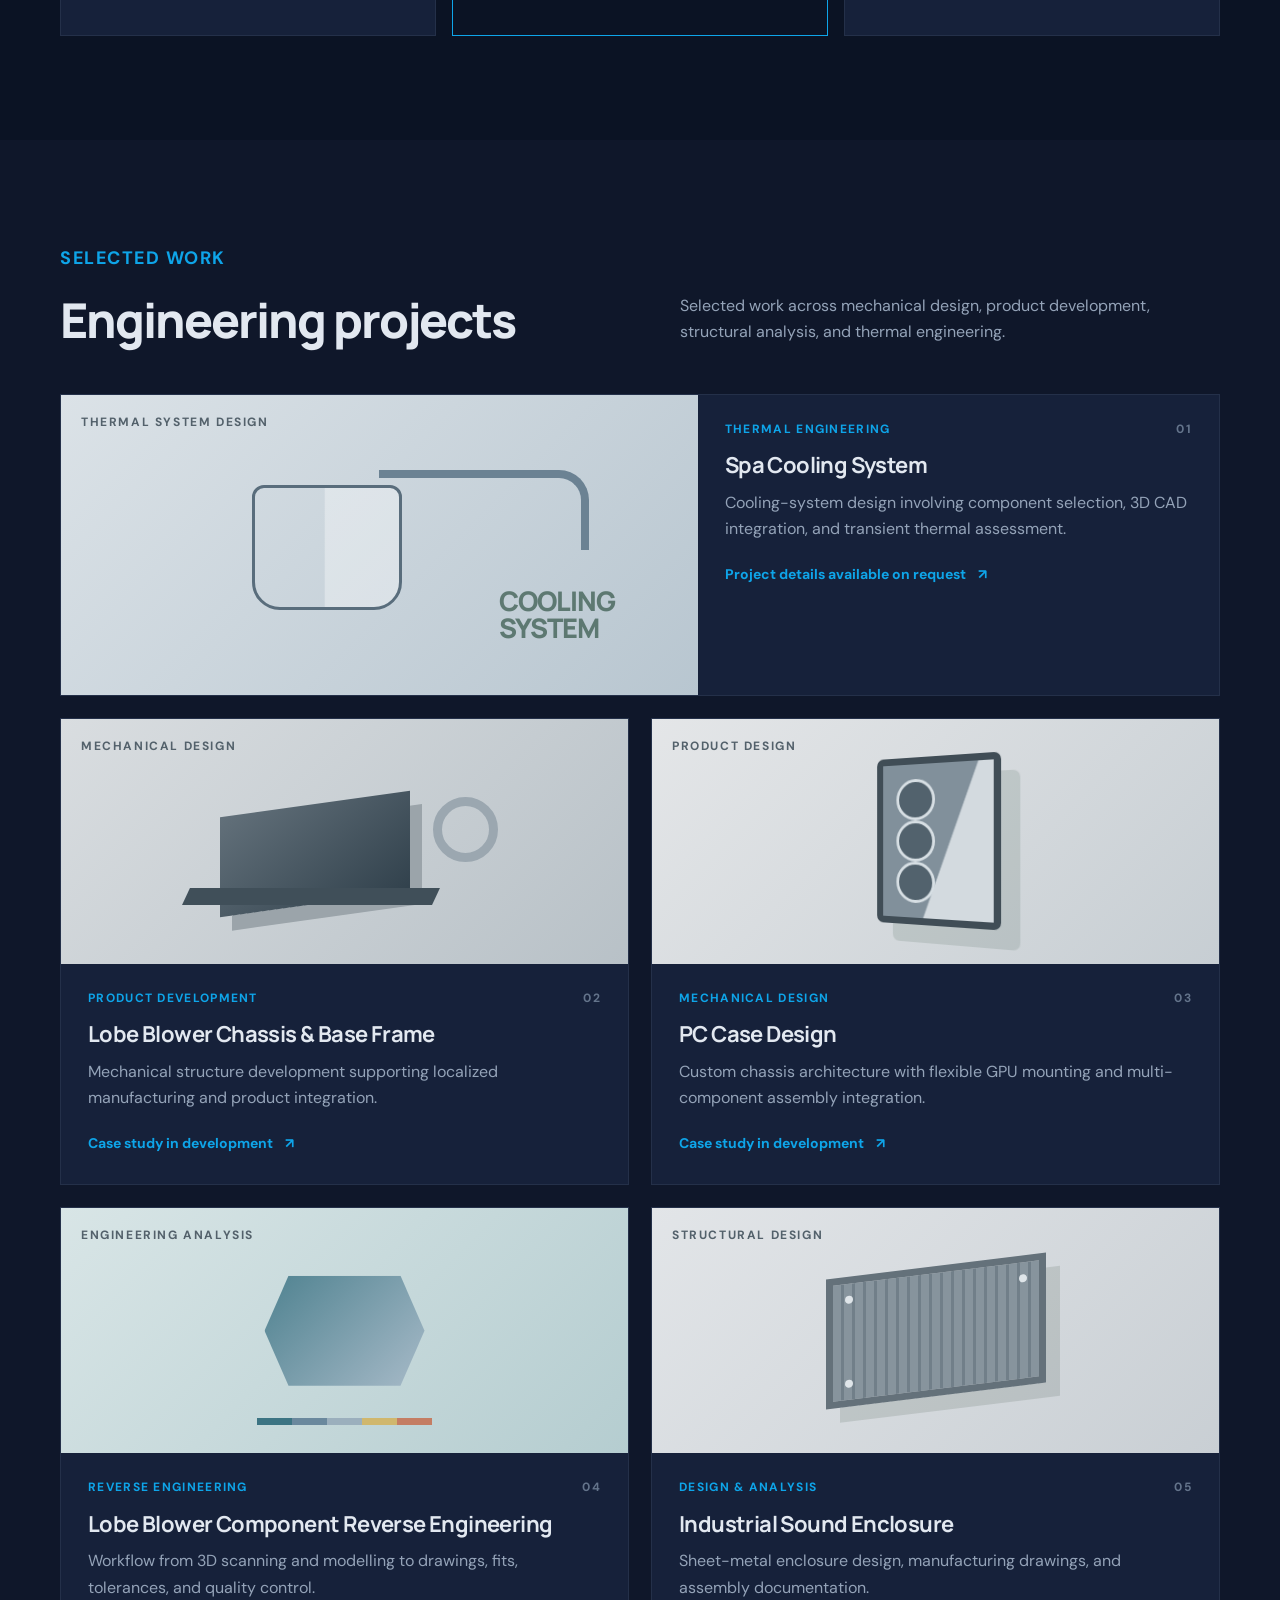
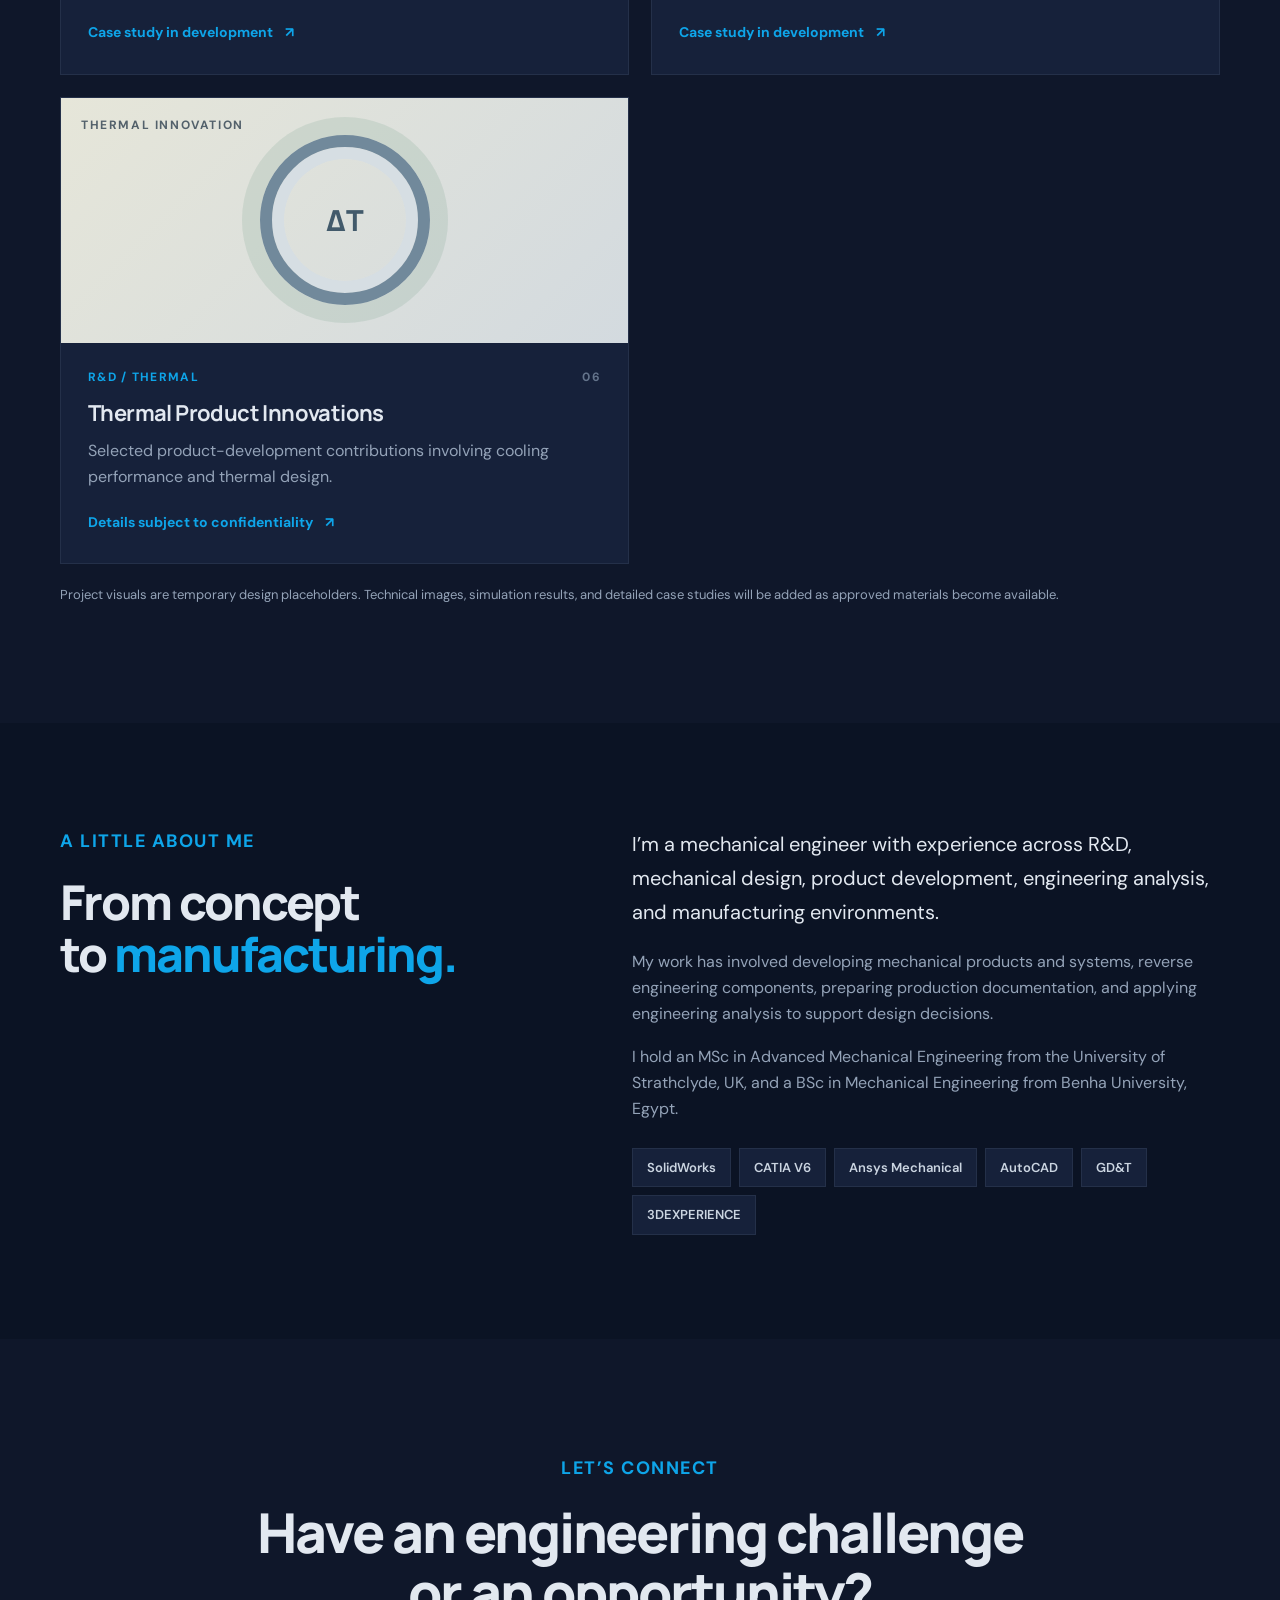
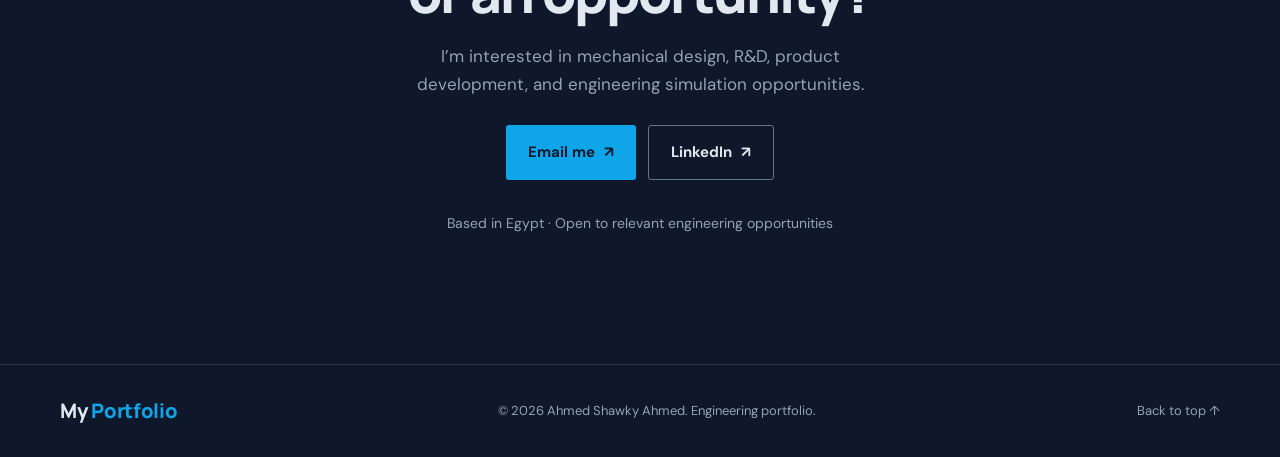
==== commit 4214ba52: "Add files via upload" ====
--- a/index.html
+++ b/index.html
@@ -9,7 +9,7 @@
   <link rel="preconnect" href="https://fonts.googleapis.com">
   <link rel="preconnect" href="https://fonts.gstatic.com" crossorigin>
   <link href="https://fonts.googleapis.com/css2?family=DM+Sans:wght@400;500;600;700&family=Manrope:wght@400;500;600;700;800&display=swap" rel="stylesheet">
-  <link rel="stylesheet" href="css/style.css?v=20261111">
+  <link rel="stylesheet" href="css/style.css?v=20261112">
 </head>
 <body>
   <header class="site-header">
@@ -41,7 +41,7 @@
           <div><strong>UK</strong><span>University of Strathclyde</span></div>
         </div>
       </div>
-      <div class="hero-visual" id="heroViz" role="group" aria-label="Interactive visual. Move your cursor over it, or choose a topic.">
+      <div class="hero-visual" id="heroViz" role="group" aria-label="Interactive steering knuckle: GD&amp;T datums with top and side views, stress distribution, and concept-to-product journey. Move your cursor over it, or choose a topic.">
         <canvas id="vizCanvas" aria-hidden="true"></canvas>
         <div class="viz-tabs">
           <button type="button" class="viz-tab" aria-pressed="true">Design</button>
@@ -145,6 +145,6 @@
 
   <footer class="footer"><div class="container footer-inner"><a class="brand" href="#home">My <span>Portfolio</span></a><p>© <span id="year"></span> Ahmed Shawky Ahmed. Engineering portfolio.</p><a href="#home">Back to top ↑</a></div></footer>
   <script src="js/main.js"></script>
-  <script src="js/hero-visual.js?v=20261111"></script>
+  <script src="js/hero-visual.js?v=20261112"></script>
 </body>
 </html>
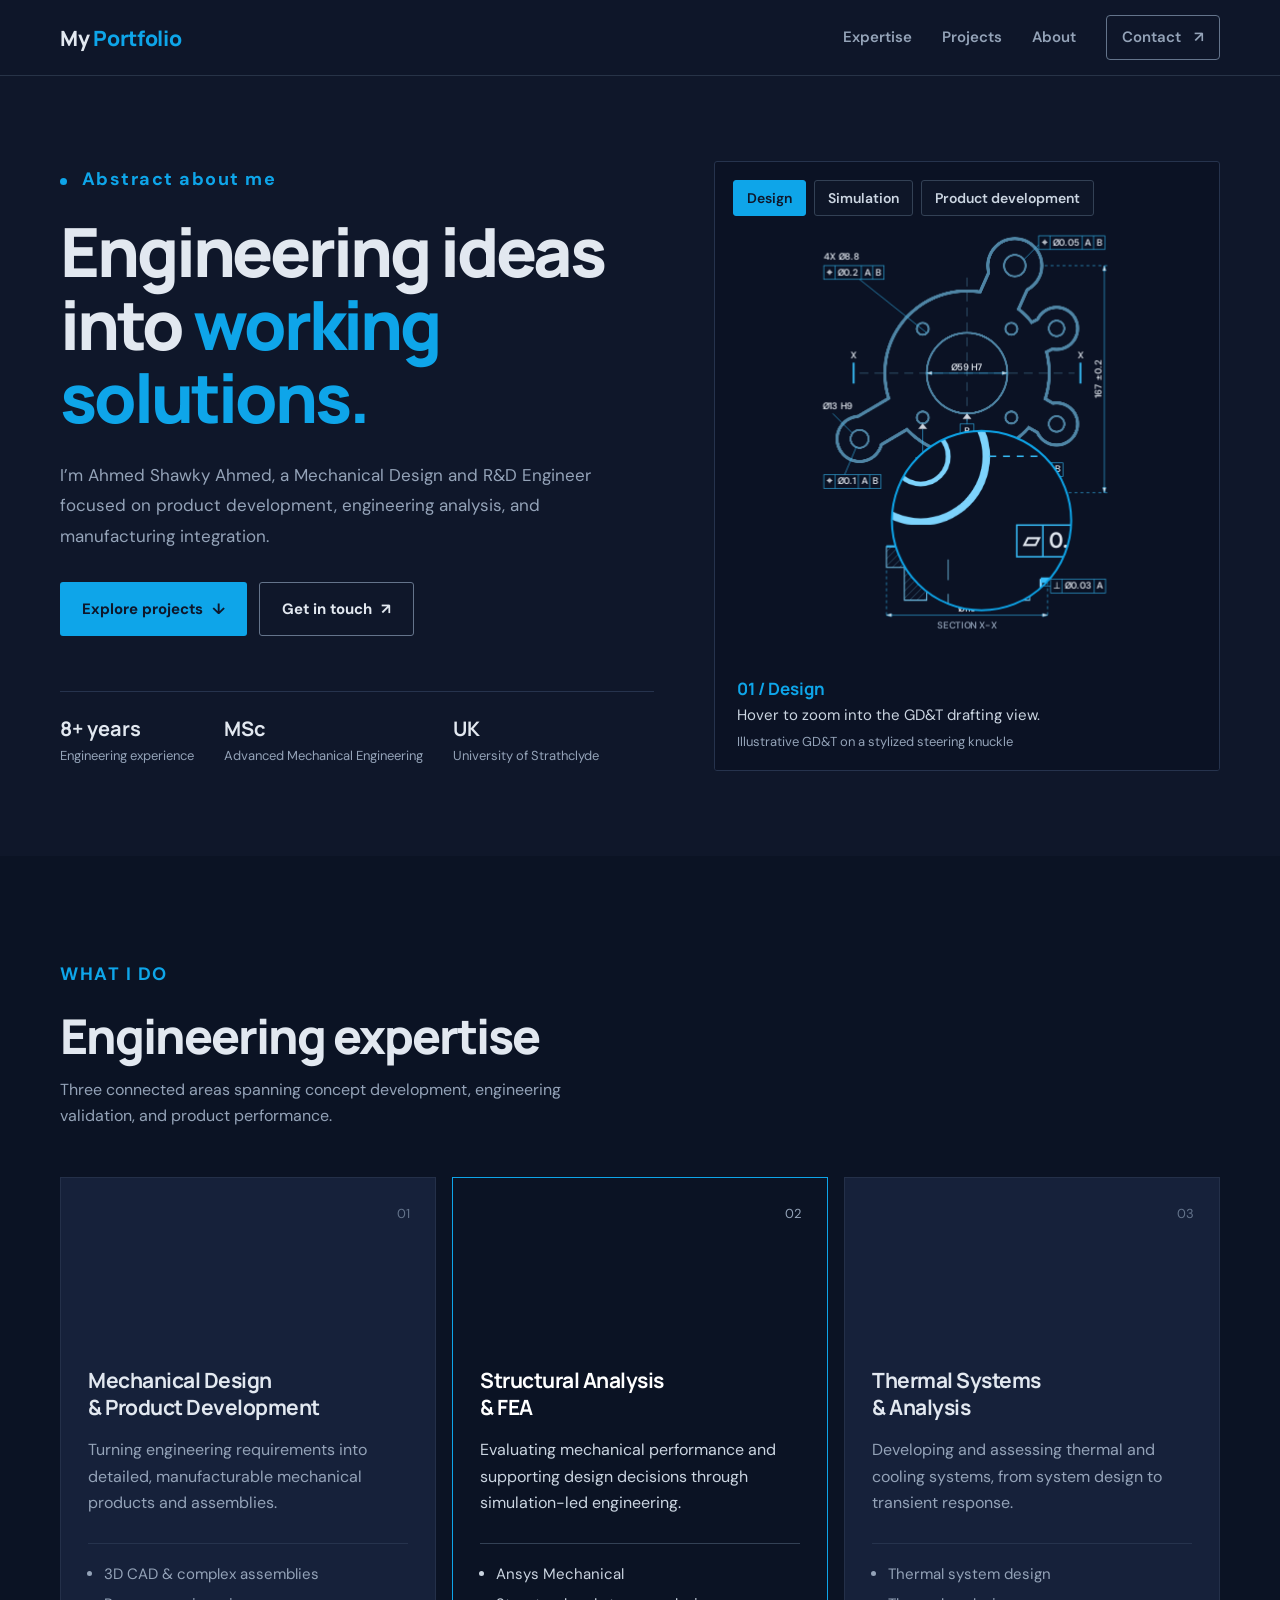
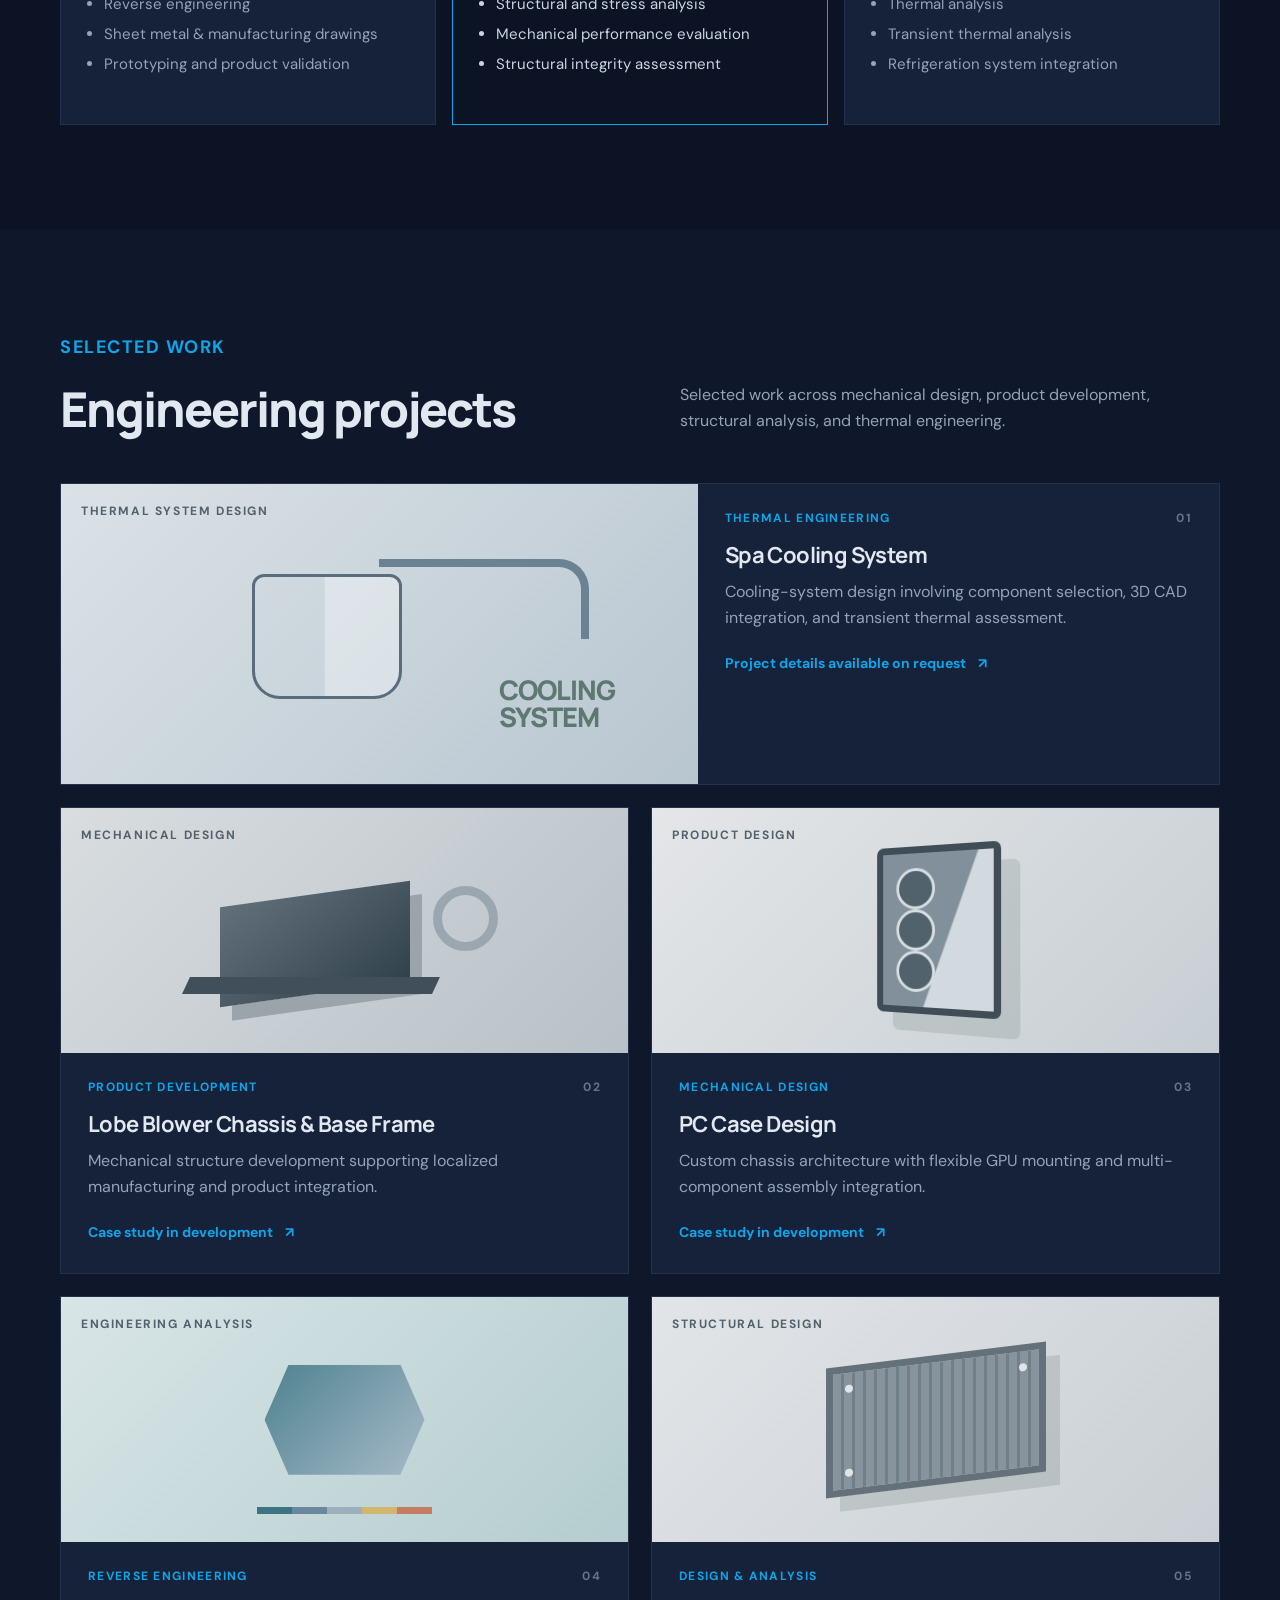
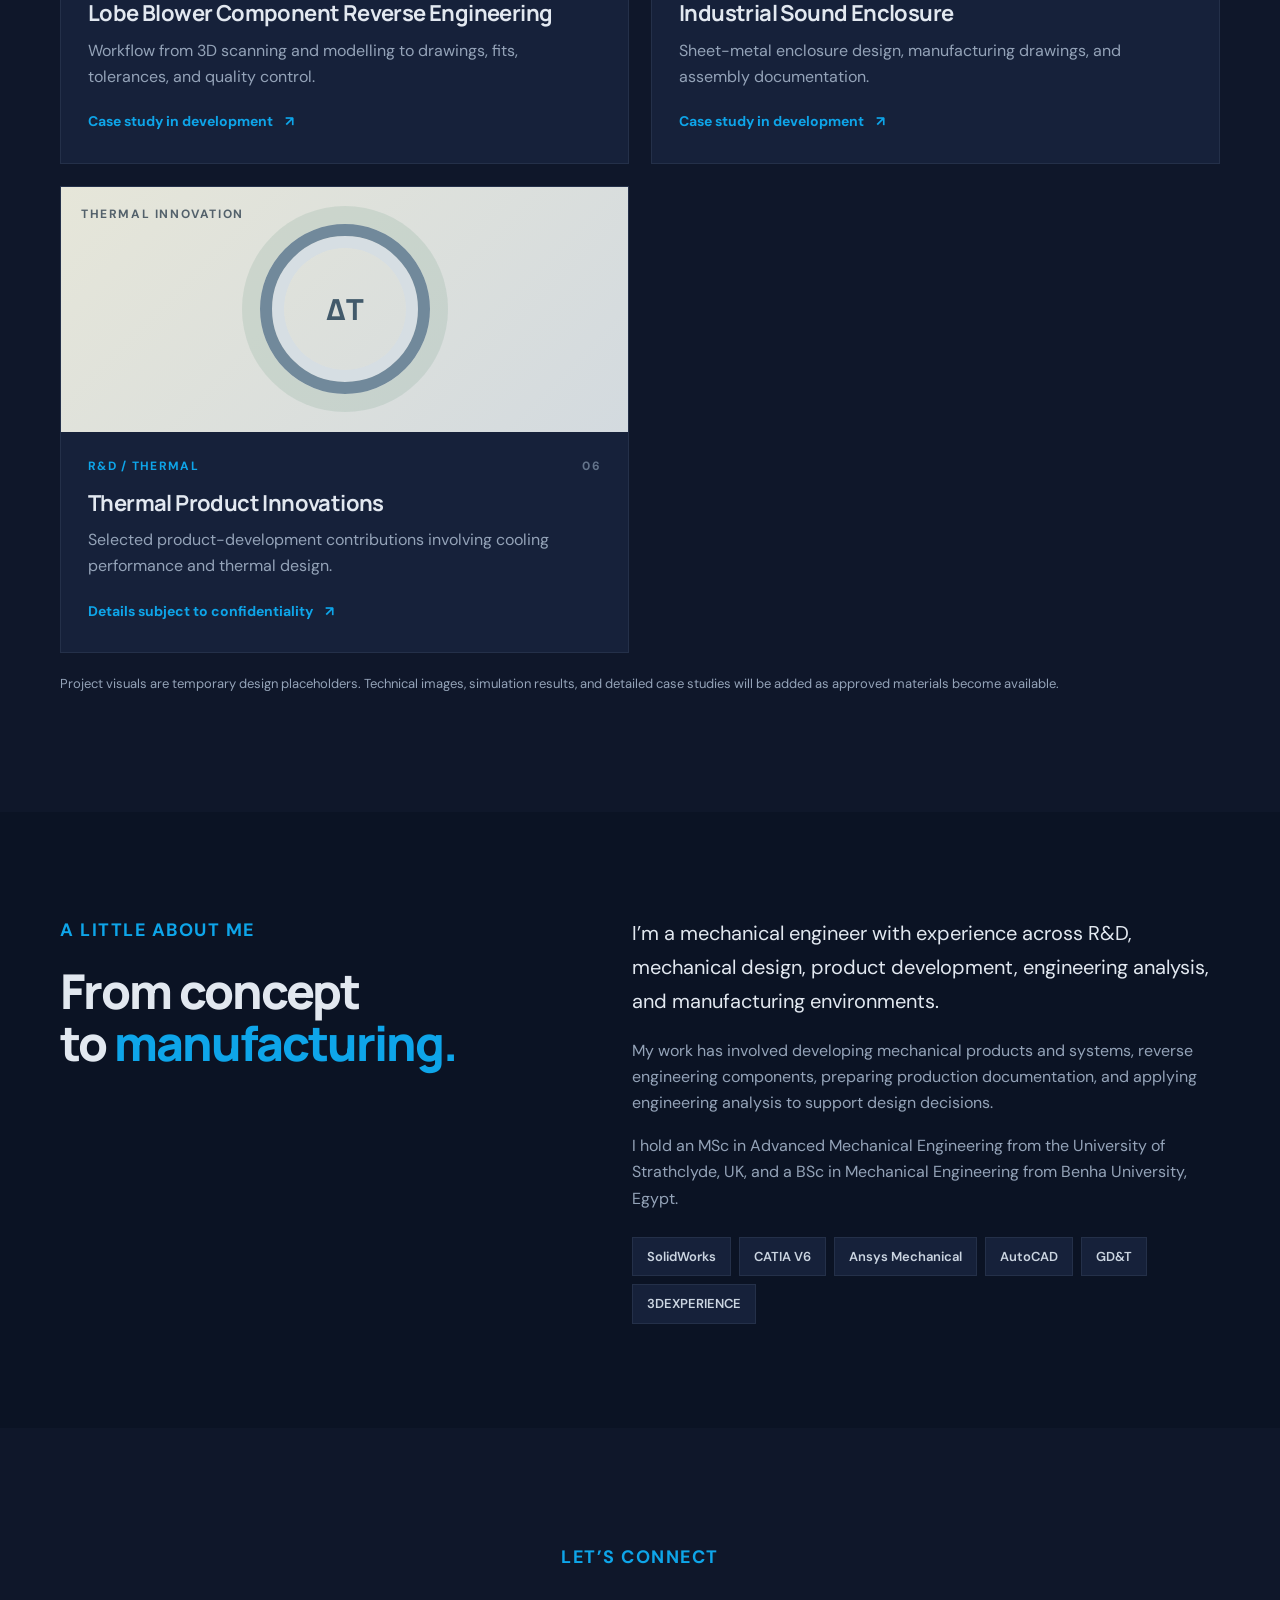
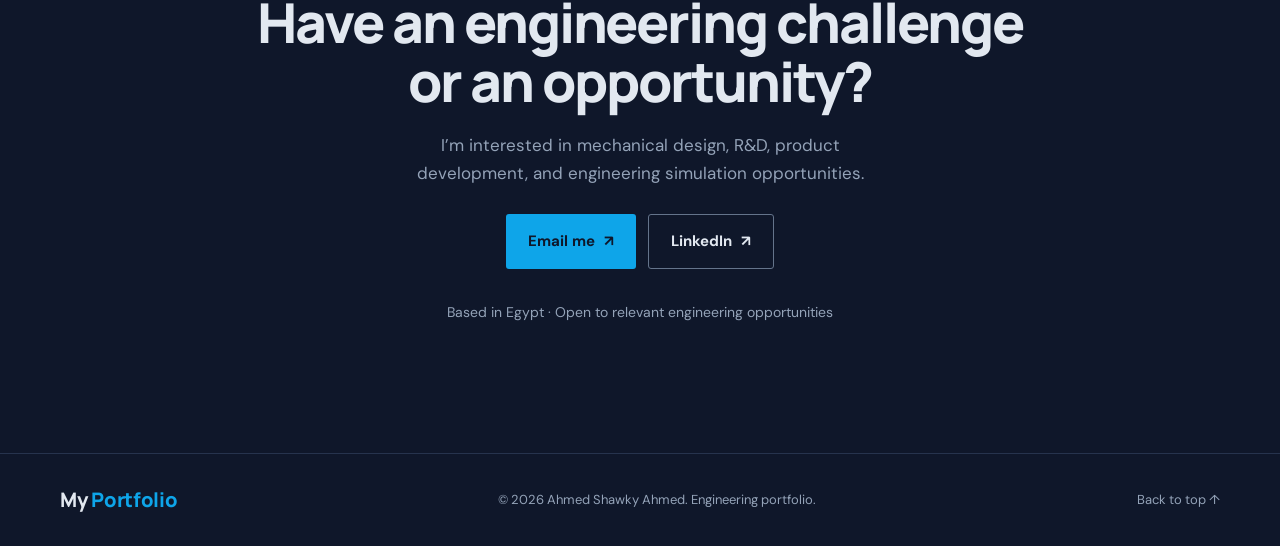
==== commit 5027d055: "Add files via upload" ====
--- a/index.html
+++ b/index.html
@@ -60,23 +60,23 @@
           <p>Three connected areas spanning concept development, engineering validation, and product performance.</p>
         </div>
         <div class="expertise-grid">
-          <article class="expertise-card">
+          <article tabindex="0" class="expertise-card">
             <div class="card-number">01</div>
-            <div class="line-icon">◇</div>
+            <div class="viz-panel" aria-hidden="true"><canvas></canvas></div>
             <h3>Mechanical Design<br>&amp; Product Development</h3>
             <p>Turning engineering requirements into detailed, manufacturable mechanical products and assemblies.</p>
             <ul><li>3D CAD &amp; complex assemblies</li><li>Reverse engineering</li><li>Sheet metal &amp; manufacturing drawings</li><li>Prototyping and product validation</li></ul>
           </article>
-          <article class="expertise-card featured">
+          <article tabindex="0" class="expertise-card featured">
             <div class="card-number">02</div>
-            <div class="line-icon">⌁</div>
+            <div class="viz-panel" aria-hidden="true"><canvas></canvas></div>
             <h3>Structural Analysis<br>&amp; FEA</h3>
             <p>Evaluating mechanical performance and supporting design decisions through simulation-led engineering.</p>
             <ul><li>Ansys Mechanical</li><li>Structural and stress analysis</li><li>Mechanical performance evaluation</li><li>Structural integrity assessment</li></ul>
           </article>
-          <article class="expertise-card">
+          <article tabindex="0" class="expertise-card">
             <div class="card-number">03</div>
-            <div class="line-icon">◌</div>
+            <div class="viz-panel" aria-hidden="true"><canvas></canvas></div>
             <h3>Thermal Systems<br>&amp; Analysis</h3>
             <p>Developing and assessing thermal and cooling systems, from system design to transient response.</p>
             <ul><li>Thermal system design</li><li>Thermal analysis</li><li>Transient thermal analysis</li><li>Refrigeration system integration</li></ul>
@@ -146,5 +146,6 @@
   <footer class="footer"><div class="container footer-inner"><a class="brand" href="#home">My <span>Portfolio</span></a><p>© <span id="year"></span> Ahmed Shawky Ahmed. Engineering portfolio.</p><a href="#home">Back to top ↑</a></div></footer>
   <script src="js/main.js"></script>
   <script src="js/hero-visual.js?v=20261112"></script>
+  <script src="js/expertise.js?v=20261112"></script>
 </body>
 </html>
--- a/css/style.css
+++ b/css/style.css
@@ -16,7 +16,7 @@
 @media(max-width:800px){.hero{grid-template-columns:1fr;gap:45px;padding-block:65px}.hero-visual{height:350px}.expertise-grid{grid-template-columns:1fr}.expertise-card{min-height:0}.expertise-card p{min-height:0}.about-layout{grid-template-columns:1fr;gap:30px}.heading-row{display:block}.heading-row>p{margin-top:15px}.project-wide{grid-column:span 2}.project-wide .project-art{min-height:240px}}
 @media(max-width:600px){.container{width:min(100% - 34px,var(--max))}.section{padding-block:72px}.site-header{height:66px}.menu-toggle{display:block}.nav-links{display:none;position:absolute;top:65px;left:0;right:0;background:var(--paper);padding:20px 24px 25px;flex-direction:column;align-items:flex-start;gap:18px;border-bottom:1px solid var(--line)}.nav-links.open{display:flex}.hero h1{font-size:44px;letter-spacing:-2px}.hero-facts{gap:15px;flex-wrap:wrap}.hero-facts strong{font-size:16px}.hero-facts span{font-size:12px;max-width:120px}.hero-visual{height:300px}.project-grid{grid-template-columns:1fr}.project-wide{grid-column:auto;display:block}.project-wide .project-art{min-height:230px}.project-art{height:220px}.project-info{padding:22px}.footer-inner{gap:12px;flex-wrap:wrap}.footer p{order:3;width:100%;margin:0}.contact h2{letter-spacing:-1.5px}}
 /* Interactive hero visual */
-.hero-visual{cursor:crosshair;height:520px}
+.hero-visual{cursor:crosshair;height:610px}
 .hero-visual canvas{position:absolute;inset:0;width:100%;height:100%;display:block;touch-action:pan-y}
 .viz-tabs{position:absolute;top:18px;left:18px;right:18px;display:flex;flex-wrap:wrap;gap:8px;z-index:2}
 .viz-tab{font:600 14px "DM Sans",sans-serif;color:#CBD5E1;background:rgba(15,23,42,.75);border:1px solid #334155;padding:8px 13px;border-radius:3px;cursor:pointer;transition:.2s}
@@ -27,7 +27,7 @@
 .viz-caption strong{font:700 17px Manrope,sans-serif;color:#0EA5E9}
 .viz-caption span{font-size:15px;color:#CBD5E1}
 .viz-caption em{font-style:normal;font-size:13px;color:#94A3B8;min-height:1.4em}
-@media(max-width:800px){.hero-visual{height:480px}}
+@media(max-width:800px){.hero-visual{height:560px}}
 @media(prefers-reduced-motion:reduce){.viz-tab{transition:none}}
 /* Project popup on hover / focus */
 .project-card{position:relative;transition:transform .28s cubic-bezier(.2,.8,.2,1),box-shadow .28s,border-color .28s}
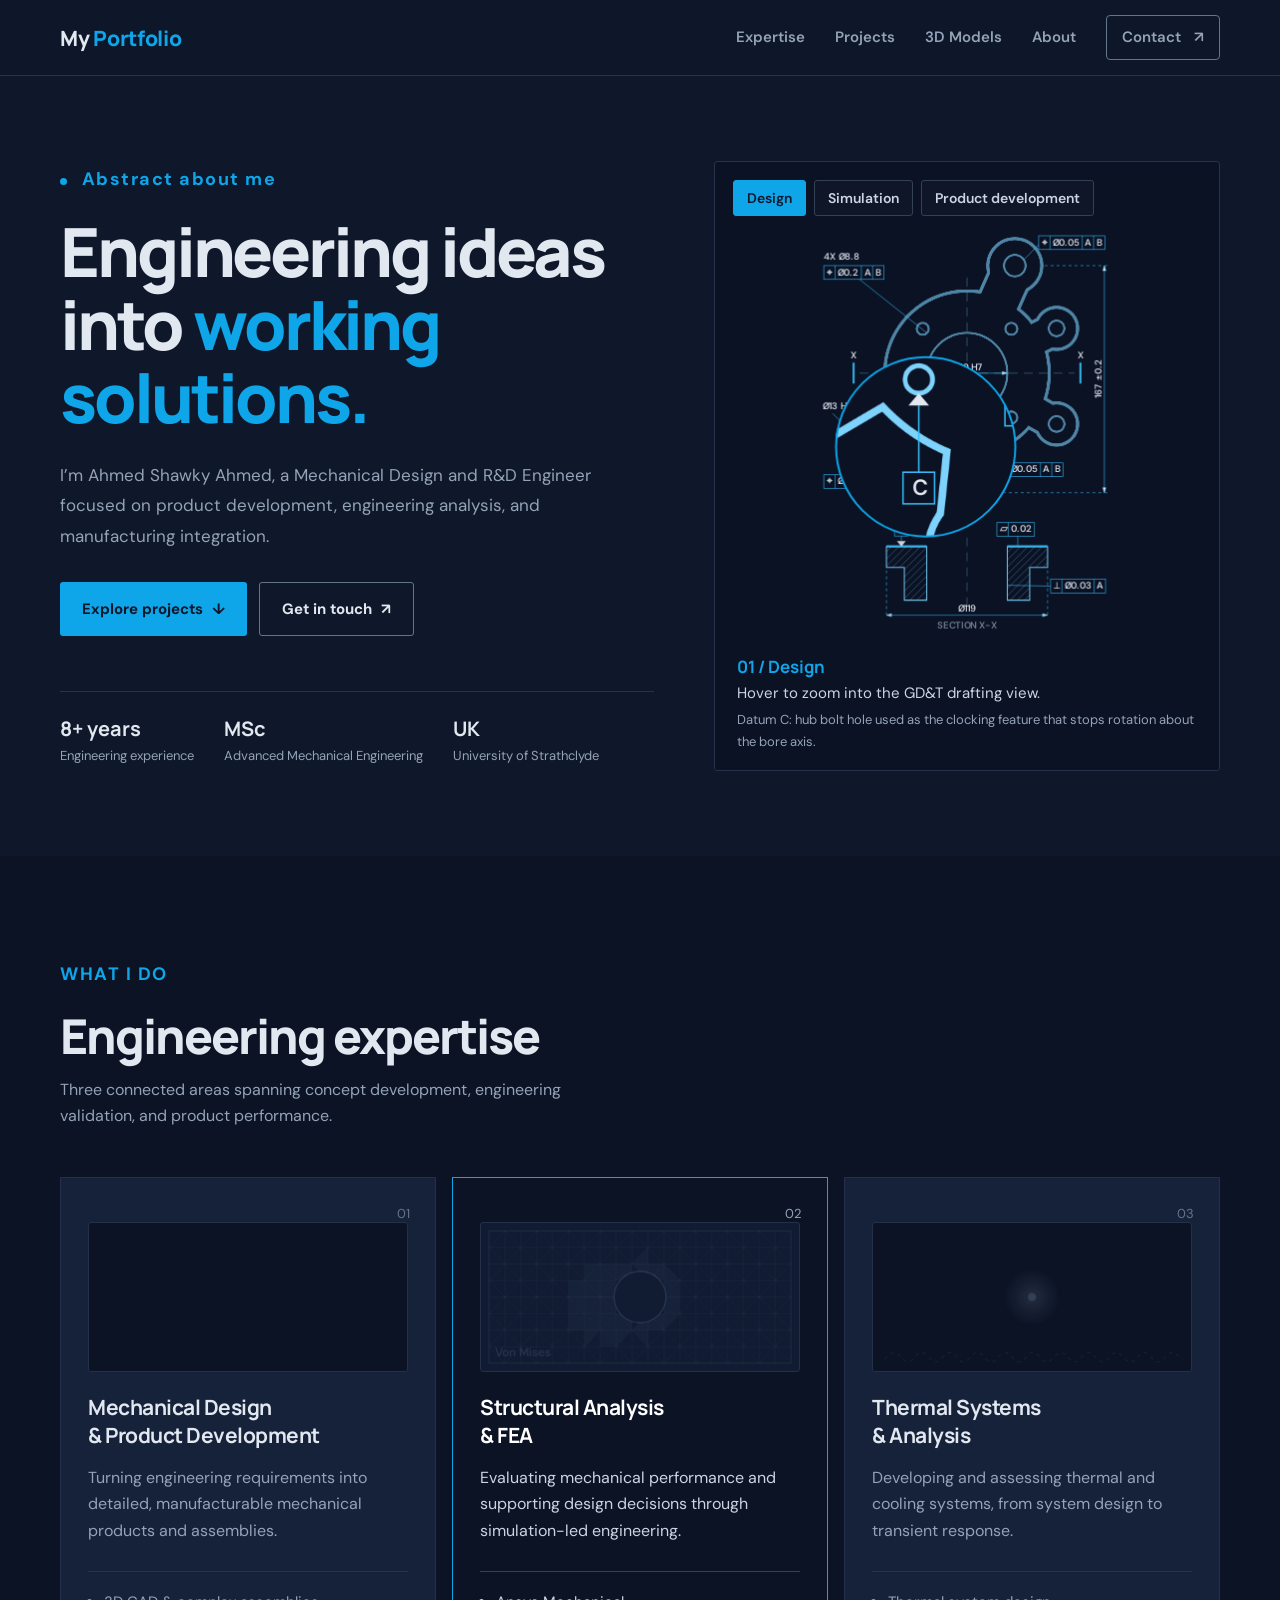
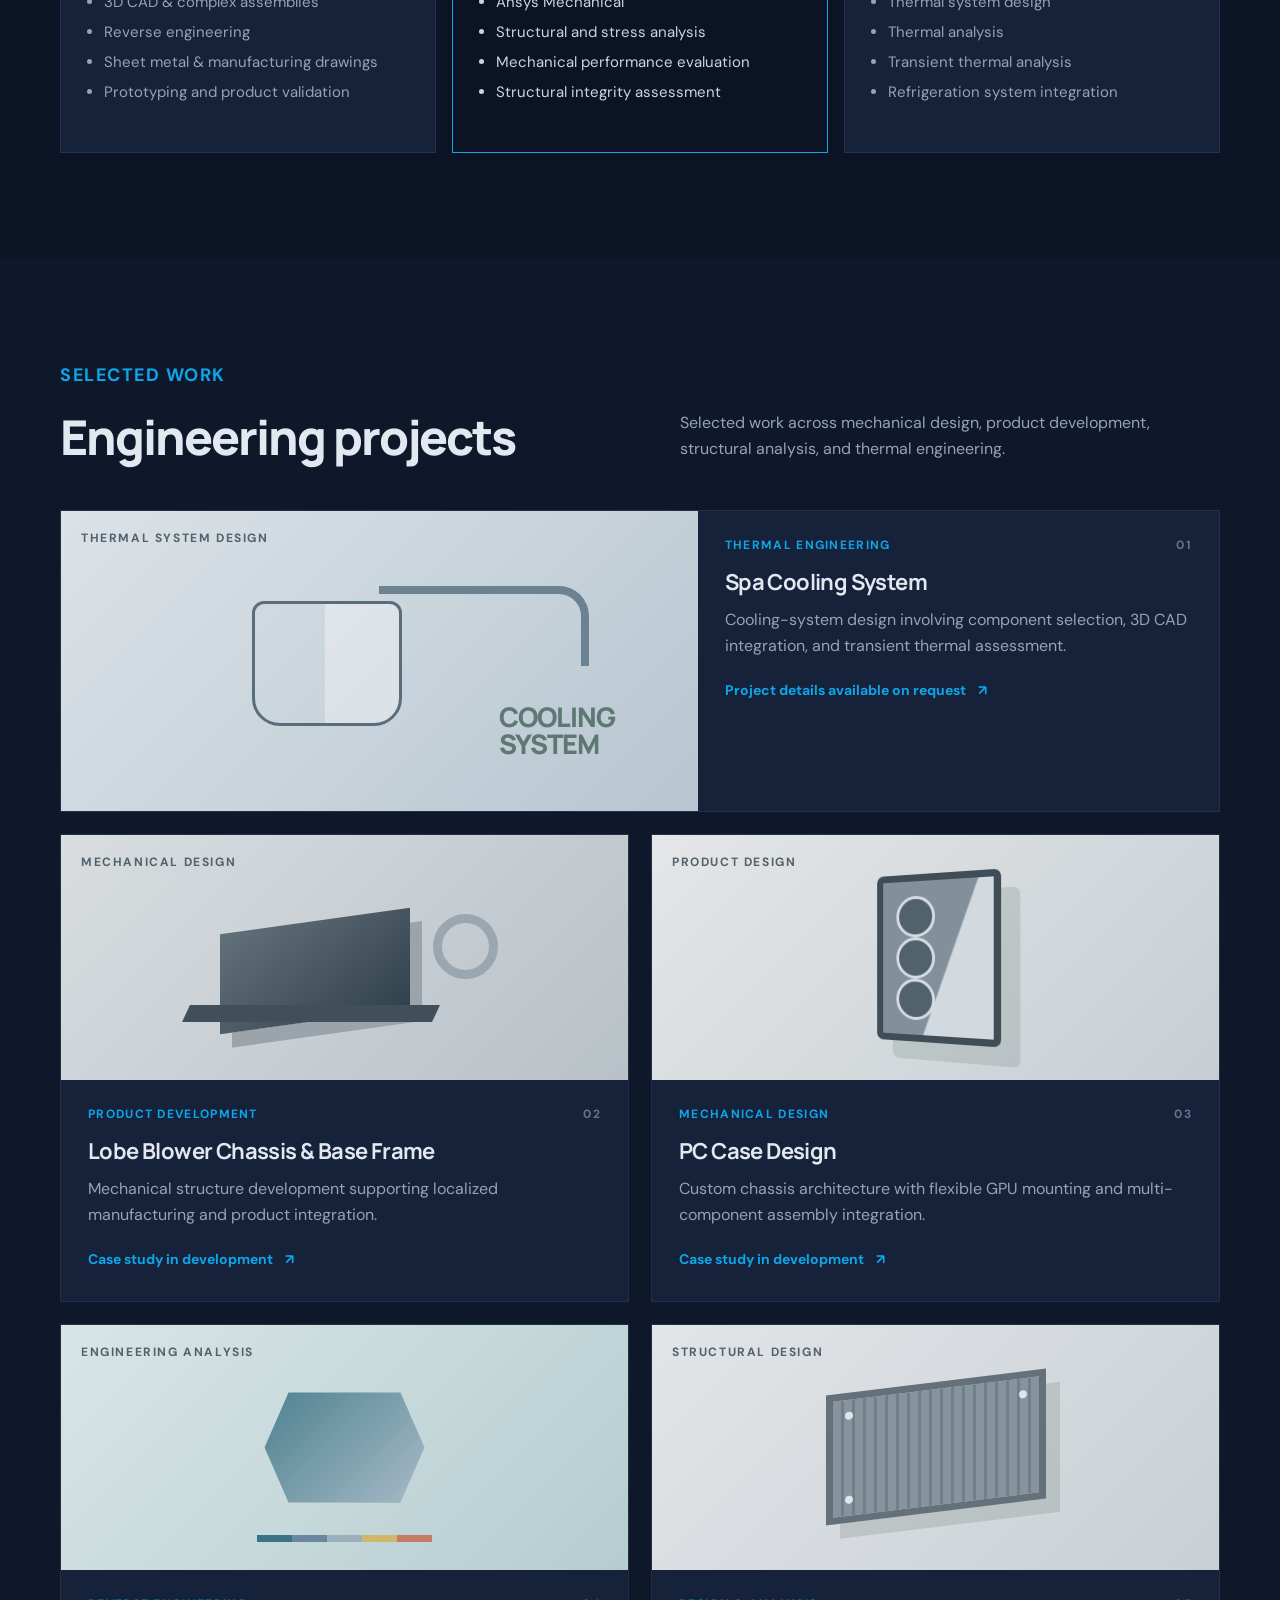
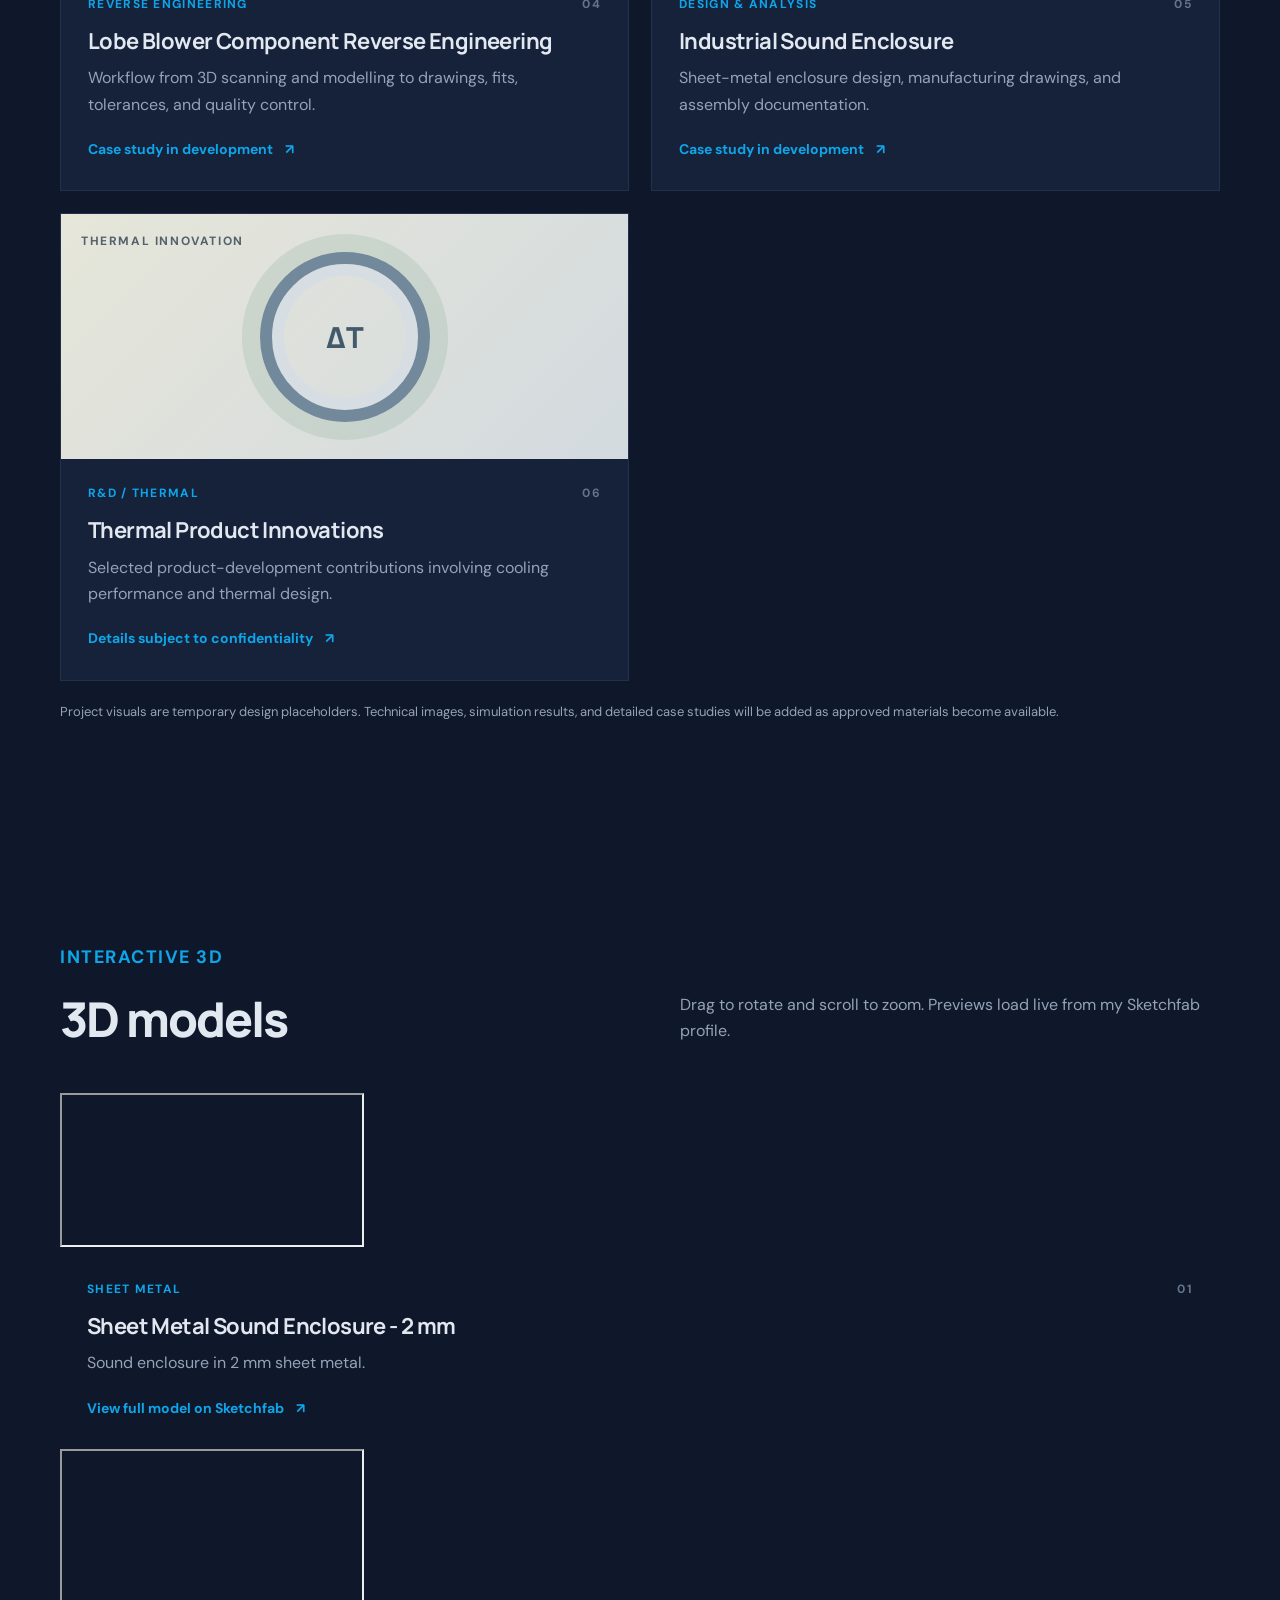
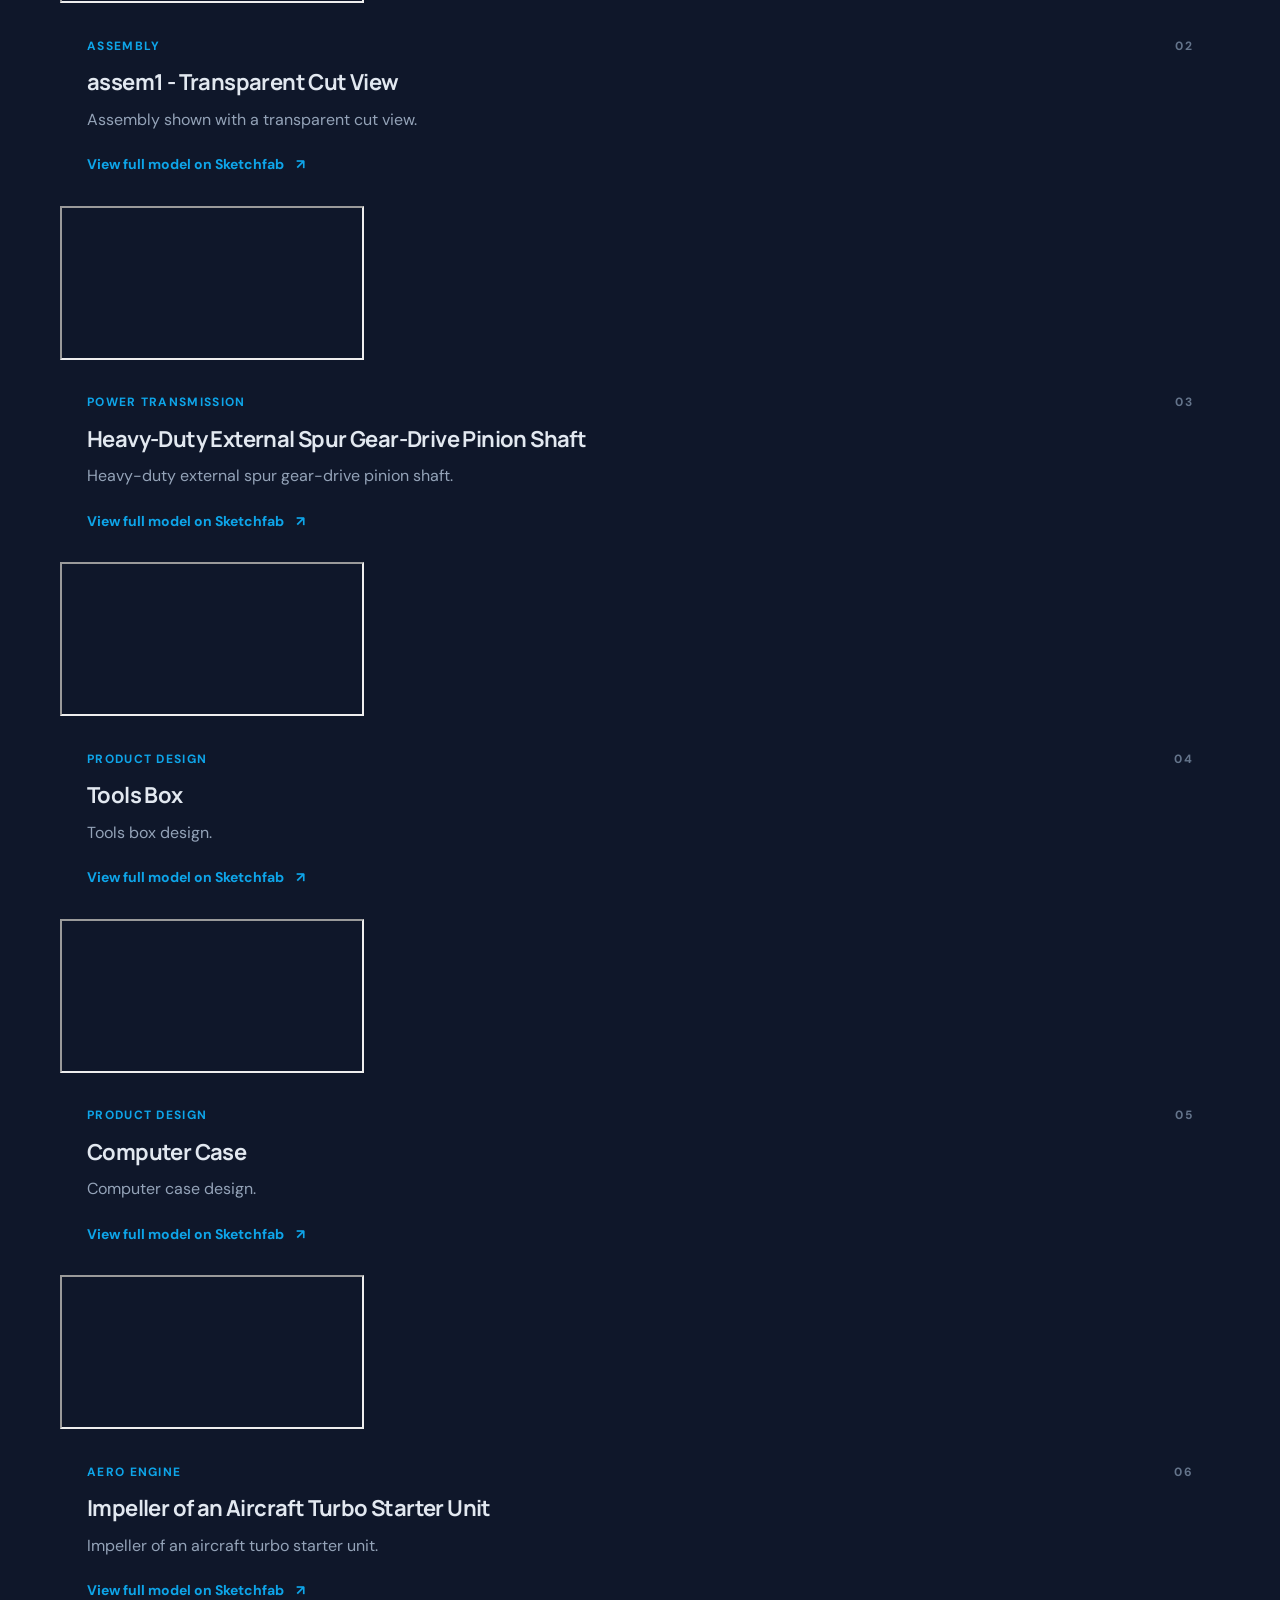
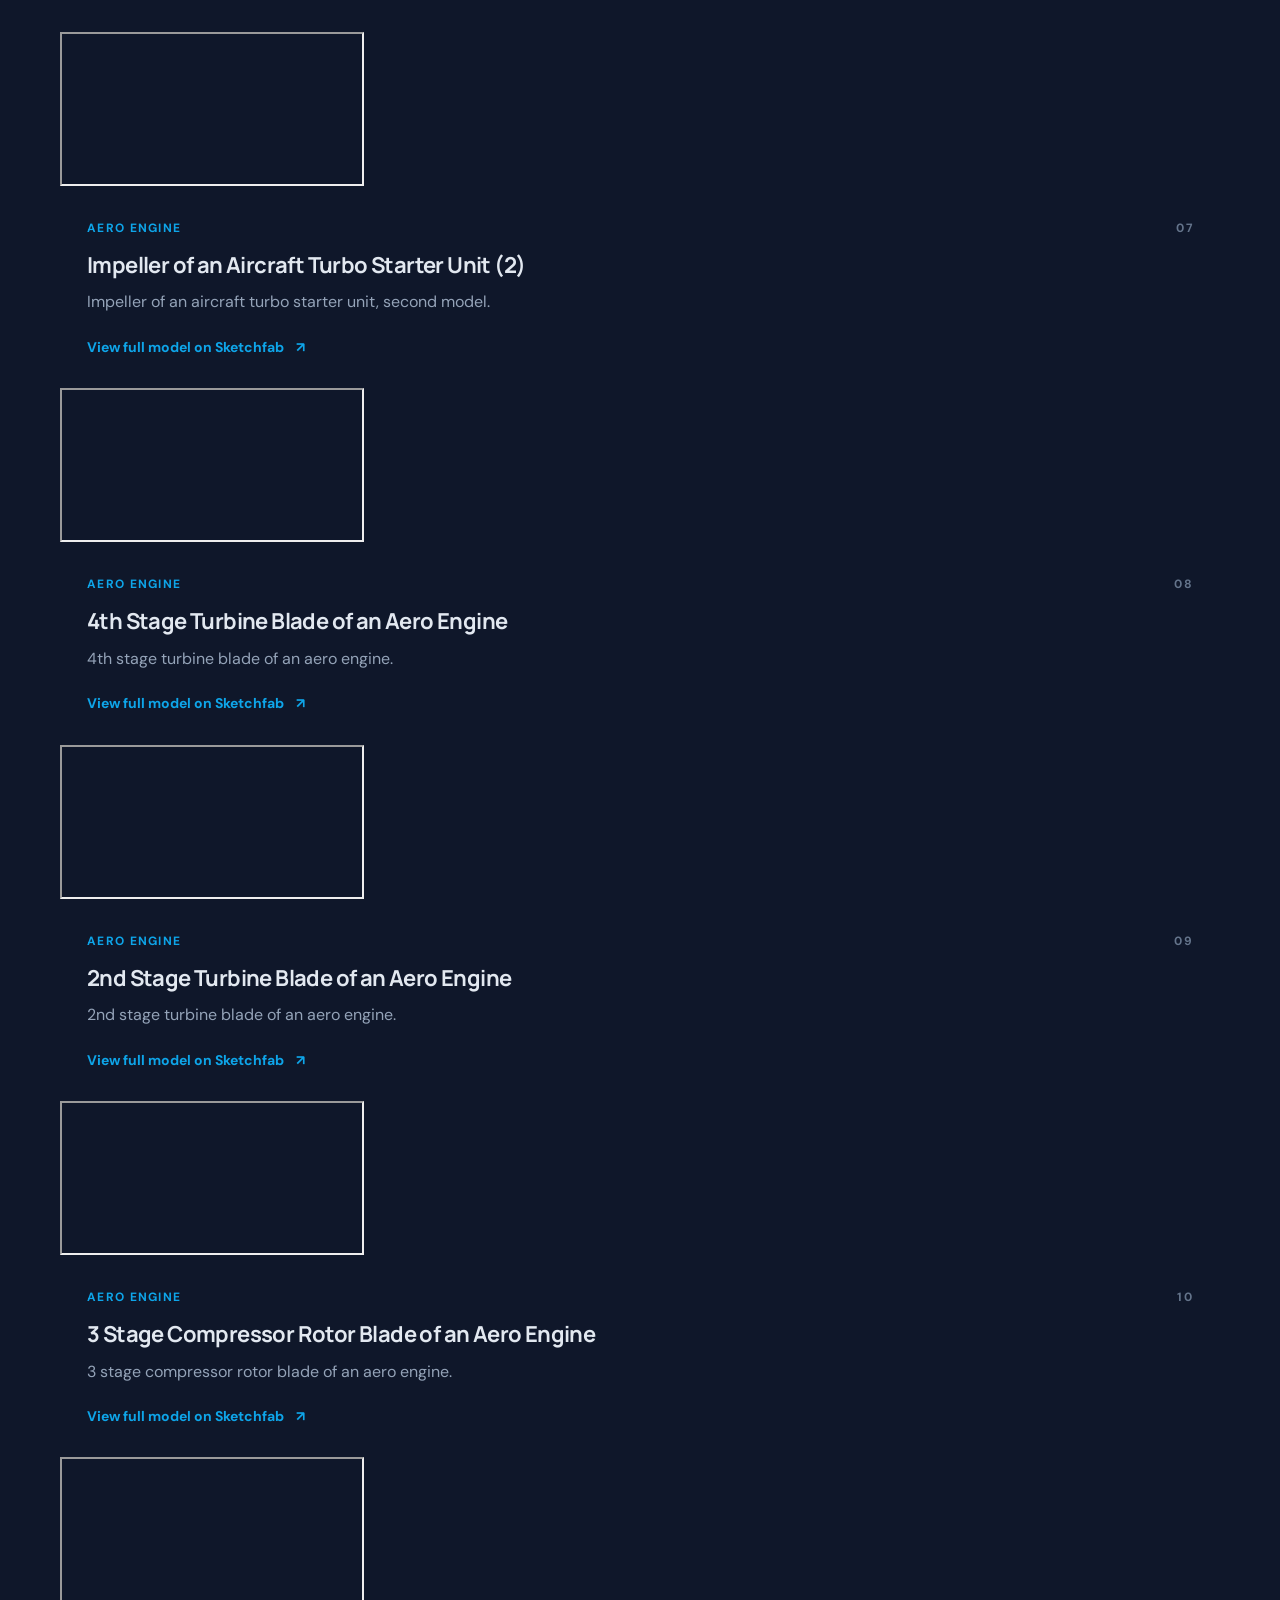
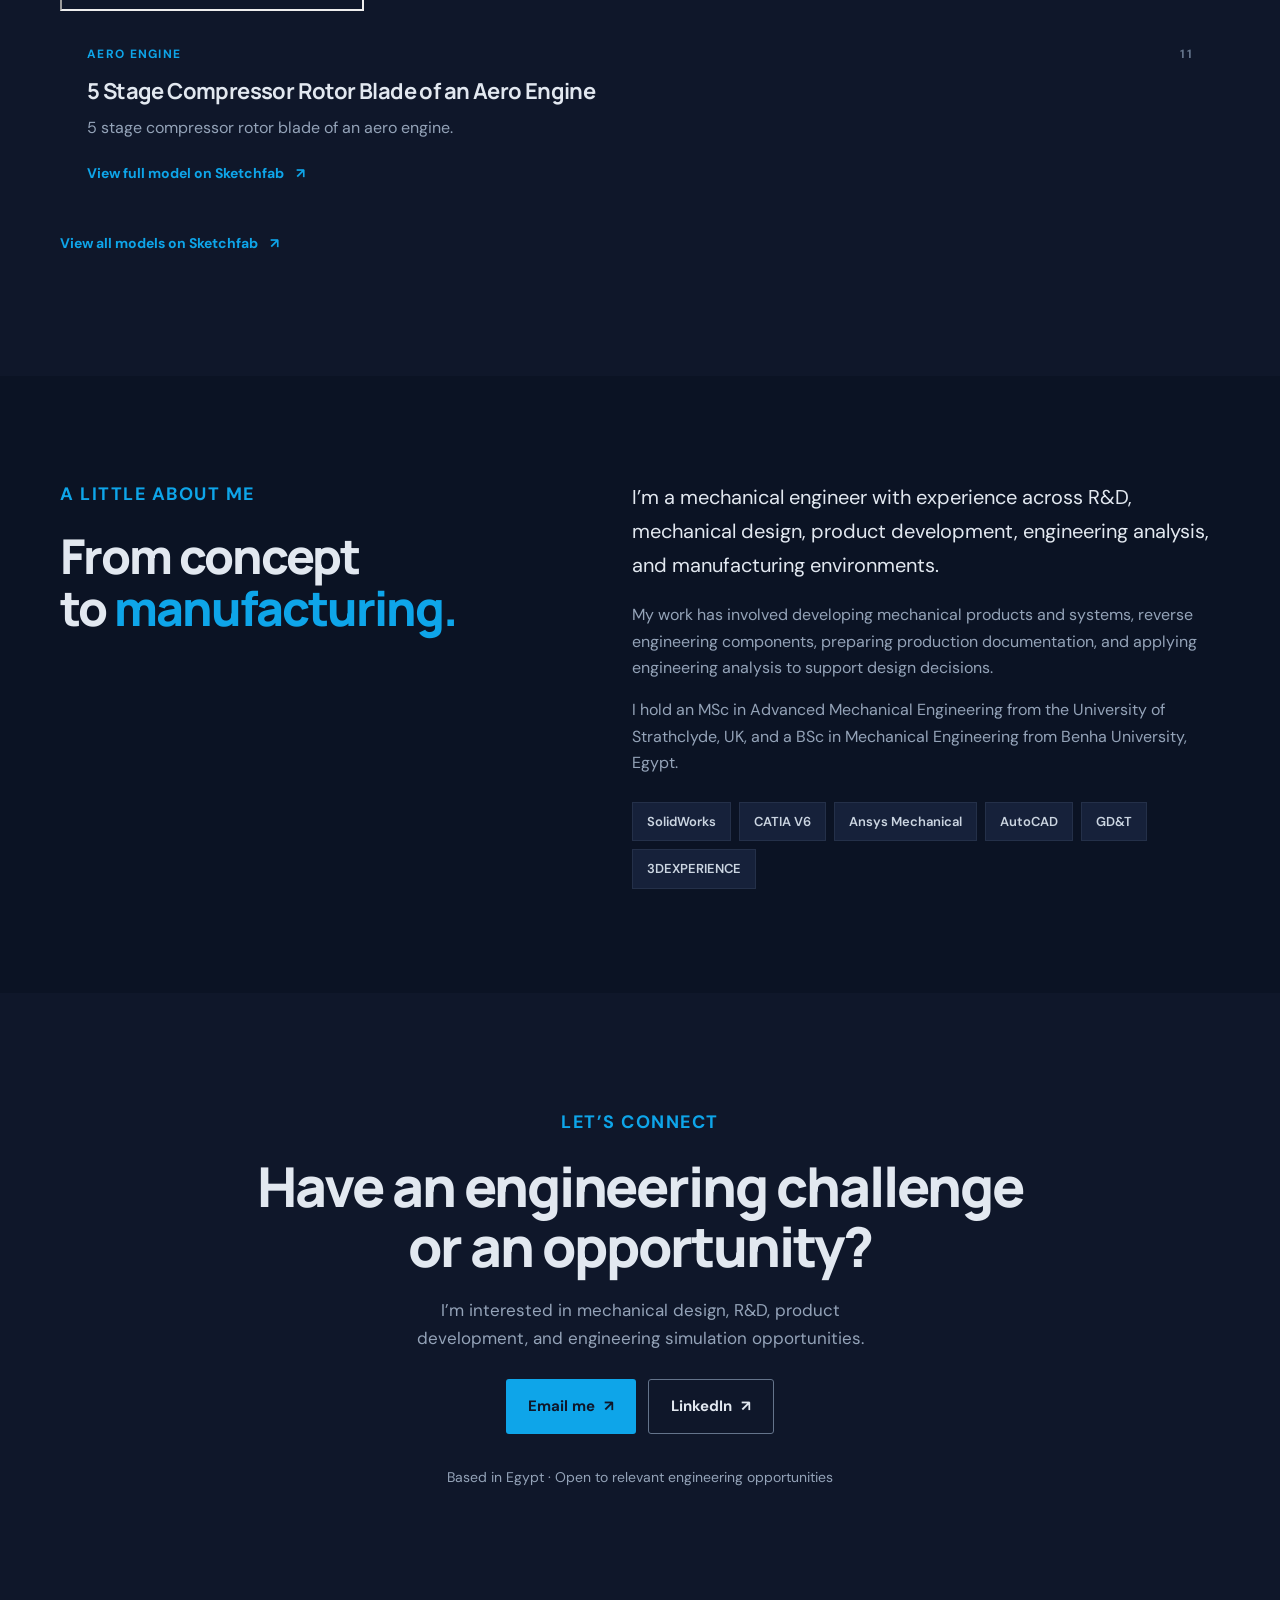
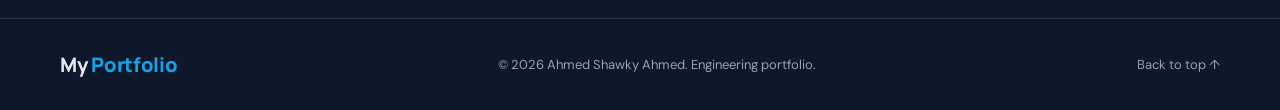
==== commit 6331732b: "Add files via upload" ====
--- a/index.html
+++ b/index.html
@@ -9,7 +9,7 @@
   <link rel="preconnect" href="https://fonts.googleapis.com">
   <link rel="preconnect" href="https://fonts.gstatic.com" crossorigin>
   <link href="https://fonts.googleapis.com/css2?family=DM+Sans:wght@400;500;600;700&family=Manrope:wght@400;500;600;700;800&display=swap" rel="stylesheet">
-  <link rel="stylesheet" href="css/style.css?v=20261112">
+  <link rel="stylesheet" href="css/style.css?v=20261113">
 </head>
 <body>
   <header class="site-header">
@@ -19,6 +19,7 @@
       <div class="nav-links">
         <a href="#expertise">Expertise</a>
         <a href="#projects">Projects</a>
+        <a href="#models">3D Models</a>
         <a href="#about">About</a>
         <a href="#contact" class="nav-contact">Contact <span>↗</span></a>
       </div>
@@ -119,6 +120,60 @@
       <p class="project-note">Project visuals are temporary design placeholders. Technical images, simulation results, and detailed case studies will be added as approved materials become available.</p>
     </section>
 
+    <section class="models section container" id="models">
+      <div class="section-heading heading-row">
+        <div><p class="eyebrow">INTERACTIVE 3D</p><h2>3D models</h2></div>
+        <p>Drag to rotate and scroll to zoom. Previews load live from my Sketchfab profile.</p>
+      </div>
+      <div class="models-grid">
+        <article class="model-card">
+          <div class="model-view"><iframe title="Sheet Metal Sound Enclosure - 2 mm (3D preview)" data-src="https://sketchfab.com/models/586ce715743d426da0083e6a915e7c5e/embed?autostart=1&amp;ui_theme=dark&amp;ui_infos=0&amp;dnt=1" allow="autoplay; fullscreen; xr-spatial-tracking" allowfullscreen></iframe></div>
+          <div class="project-info"><div class="project-meta"><span>SHEET METAL</span><span>01</span></div><h3>Sheet Metal Sound Enclosure - 2 mm</h3><p>Sound enclosure in 2 mm sheet metal.</p><a class="text-link" href="https://sketchfab.com/3d-models/sheet-metal-sound-enclosure-2-mm-586ce715743d426da0083e6a915e7c5e" target="_blank" rel="noopener">View full model on Sketchfab <span>↗</span></a></div>
+        </article>
+        <article class="model-card">
+          <div class="model-view"><iframe title="assem1 - Transparent Cut View (3D preview)" data-src="https://sketchfab.com/models/869754a15598447cb5a5bc86e4bb66d1/embed?autostart=1&amp;ui_theme=dark&amp;ui_infos=0&amp;dnt=1" allow="autoplay; fullscreen; xr-spatial-tracking" allowfullscreen></iframe></div>
+          <div class="project-info"><div class="project-meta"><span>ASSEMBLY</span><span>02</span></div><h3>assem1 - Transparent Cut View</h3><p>Assembly shown with a transparent cut view.</p><a class="text-link" href="https://sketchfab.com/3d-models/assem1-transparent-cut-view-869754a15598447cb5a5bc86e4bb66d1" target="_blank" rel="noopener">View full model on Sketchfab <span>↗</span></a></div>
+        </article>
+        <article class="model-card">
+          <div class="model-view"><iframe title="Heavy-Duty External Spur Gear-Drive Pinion Shaft (3D preview)" data-src="https://sketchfab.com/models/90ccc5c08c844e558a2861c04ded9f22/embed?autostart=1&amp;ui_theme=dark&amp;ui_infos=0&amp;dnt=1" allow="autoplay; fullscreen; xr-spatial-tracking" allowfullscreen></iframe></div>
+          <div class="project-info"><div class="project-meta"><span>POWER TRANSMISSION</span><span>03</span></div><h3>Heavy-Duty External Spur Gear-Drive Pinion Shaft</h3><p>Heavy-duty external spur gear-drive pinion shaft.</p><a class="text-link" href="https://sketchfab.com/3d-models/heavy-duty-external-spur-gear-drive-pinion-shaft-90ccc5c08c844e558a2861c04ded9f22" target="_blank" rel="noopener">View full model on Sketchfab <span>↗</span></a></div>
+        </article>
+        <article class="model-card">
+          <div class="model-view"><iframe title="Tools Box (3D preview)" data-src="https://sketchfab.com/models/2b01747f8c2d4cbc93cb589e47c3c3ad/embed?autostart=1&amp;ui_theme=dark&amp;ui_infos=0&amp;dnt=1" allow="autoplay; fullscreen; xr-spatial-tracking" allowfullscreen></iframe></div>
+          <div class="project-info"><div class="project-meta"><span>PRODUCT DESIGN</span><span>04</span></div><h3>Tools Box</h3><p>Tools box design.</p><a class="text-link" href="https://sketchfab.com/3d-models/tools-box-2b01747f8c2d4cbc93cb589e47c3c3ad" target="_blank" rel="noopener">View full model on Sketchfab <span>↗</span></a></div>
+        </article>
+        <article class="model-card">
+          <div class="model-view"><iframe title="Computer Case (3D preview)" data-src="https://sketchfab.com/models/f0fdde04791e43bbad4b6a6bb6b259db/embed?autostart=1&amp;ui_theme=dark&amp;ui_infos=0&amp;dnt=1" allow="autoplay; fullscreen; xr-spatial-tracking" allowfullscreen></iframe></div>
+          <div class="project-info"><div class="project-meta"><span>PRODUCT DESIGN</span><span>05</span></div><h3>Computer Case</h3><p>Computer case design.</p><a class="text-link" href="https://sketchfab.com/3d-models/computer-case-f0fdde04791e43bbad4b6a6bb6b259db" target="_blank" rel="noopener">View full model on Sketchfab <span>↗</span></a></div>
+        </article>
+        <article class="model-card">
+          <div class="model-view"><iframe title="Impeller of an Aircraft Turbo Starter Unit (3D preview)" data-src="https://sketchfab.com/models/bd2a354b19f846f29d77b5b4abff2fb7/embed?autostart=1&amp;ui_theme=dark&amp;ui_infos=0&amp;dnt=1" allow="autoplay; fullscreen; xr-spatial-tracking" allowfullscreen></iframe></div>
+          <div class="project-info"><div class="project-meta"><span>AERO ENGINE</span><span>06</span></div><h3>Impeller of an Aircraft Turbo Starter Unit</h3><p>Impeller of an aircraft turbo starter unit.</p><a class="text-link" href="https://sketchfab.com/3d-models/impeller-of-an-aircraft-turbo-starter-unit-bd2a354b19f846f29d77b5b4abff2fb7" target="_blank" rel="noopener">View full model on Sketchfab <span>↗</span></a></div>
+        </article>
+        <article class="model-card">
+          <div class="model-view"><iframe title="Impeller of an Aircraft Turbo Starter Unit (2) (3D preview)" data-src="https://sketchfab.com/models/2c9c44ae02874d06a23d532814a76f2b/embed?autostart=1&amp;ui_theme=dark&amp;ui_infos=0&amp;dnt=1" allow="autoplay; fullscreen; xr-spatial-tracking" allowfullscreen></iframe></div>
+          <div class="project-info"><div class="project-meta"><span>AERO ENGINE</span><span>07</span></div><h3>Impeller of an Aircraft Turbo Starter Unit (2)</h3><p>Impeller of an aircraft turbo starter unit, second model.</p><a class="text-link" href="https://sketchfab.com/3d-models/impeller-of-an-aircraft-turbo-starter-unit-2c9c44ae02874d06a23d532814a76f2b" target="_blank" rel="noopener">View full model on Sketchfab <span>↗</span></a></div>
+        </article>
+        <article class="model-card">
+          <div class="model-view"><iframe title="4th Stage Turbine Blade of an Aero Engine (3D preview)" data-src="https://sketchfab.com/models/46f19fa2895d4ad3ae47b9d179581745/embed?autostart=1&amp;ui_theme=dark&amp;ui_infos=0&amp;dnt=1" allow="autoplay; fullscreen; xr-spatial-tracking" allowfullscreen></iframe></div>
+          <div class="project-info"><div class="project-meta"><span>AERO ENGINE</span><span>08</span></div><h3>4th Stage Turbine Blade of an Aero Engine</h3><p>4th stage turbine blade of an aero engine.</p><a class="text-link" href="https://sketchfab.com/3d-models/4th-stage-turbine-blade-of-an-aero-engine-46f19fa2895d4ad3ae47b9d179581745" target="_blank" rel="noopener">View full model on Sketchfab <span>↗</span></a></div>
+        </article>
+        <article class="model-card">
+          <div class="model-view"><iframe title="2nd Stage Turbine Blade of an Aero Engine (3D preview)" data-src="https://sketchfab.com/models/b12a74e4f41a466e8321f3a88de9b181/embed?autostart=1&amp;ui_theme=dark&amp;ui_infos=0&amp;dnt=1" allow="autoplay; fullscreen; xr-spatial-tracking" allowfullscreen></iframe></div>
+          <div class="project-info"><div class="project-meta"><span>AERO ENGINE</span><span>09</span></div><h3>2nd Stage Turbine Blade of an Aero Engine</h3><p>2nd stage turbine blade of an aero engine.</p><a class="text-link" href="https://sketchfab.com/3d-models/2nd-stage-turbine-blade-of-an-aero-engine-b12a74e4f41a466e8321f3a88de9b181" target="_blank" rel="noopener">View full model on Sketchfab <span>↗</span></a></div>
+        </article>
+        <article class="model-card">
+          <div class="model-view"><iframe title="3 Stage Compressor Rotor Blade of an Aero Engine (3D preview)" data-src="https://sketchfab.com/models/38c45bc802114ca98766e07972fe6e45/embed?autostart=1&amp;ui_theme=dark&amp;ui_infos=0&amp;dnt=1" allow="autoplay; fullscreen; xr-spatial-tracking" allowfullscreen></iframe></div>
+          <div class="project-info"><div class="project-meta"><span>AERO ENGINE</span><span>10</span></div><h3>3 Stage Compressor Rotor Blade of an Aero Engine</h3><p>3 stage compressor rotor blade of an aero engine.</p><a class="text-link" href="https://sketchfab.com/3d-models/3-stage-compressor-rotor-blade-of-an-aero-engine-38c45bc802114ca98766e07972fe6e45" target="_blank" rel="noopener">View full model on Sketchfab <span>↗</span></a></div>
+        </article>
+        <article class="model-card">
+          <div class="model-view"><iframe title="5 Stage Compressor Rotor Blade of an Aero Engine (3D preview)" data-src="https://sketchfab.com/models/85f3c8cd78374c7093ea198f3dbce46a/embed?autostart=1&amp;ui_theme=dark&amp;ui_infos=0&amp;dnt=1" allow="autoplay; fullscreen; xr-spatial-tracking" allowfullscreen></iframe></div>
+          <div class="project-info"><div class="project-meta"><span>AERO ENGINE</span><span>11</span></div><h3>5 Stage Compressor Rotor Blade of an Aero Engine</h3><p>5 stage compressor rotor blade of an aero engine.</p><a class="text-link" href="https://sketchfab.com/3d-models/5-stage-compressor-rotor-blade-of-an-aero-engine-85f3c8cd78374c7093ea198f3dbce46a" target="_blank" rel="noopener">View full model on Sketchfab <span>↗</span></a></div>
+        </article>
+      </div>
+      <p class="models-all"><a class="text-link" href="https://sketchfab.com/ahmedshawky3395" target="_blank" rel="noopener">View all models on Sketchfab <span>↗</span></a></p>
+    </section>
+
     <section class="about section section-muted" id="about">
       <div class="container about-layout">
         <div><p class="eyebrow">A LITTLE ABOUT ME</p><h2>From concept<br>to <span>manufacturing.</span></h2></div>
@@ -147,5 +202,6 @@
   <script src="js/main.js"></script>
   <script src="js/hero-visual.js?v=20261112"></script>
   <script src="js/expertise.js?v=20261112"></script>
+  <script src="js/models.js?v=20261113"></script>
 </body>
 </html>
--- a/css/style.css
+++ b/css/style.css
@@ -38,3 +38,12 @@
 .project-pop ul{margin:0;padding-left:18px;font-size:15px;color:#E2E8F0;line-height:1.55}
 .project-card:hover .project-pop,.project-card:focus-within .project-pop{opacity:1;transform:none}
 @media(prefers-reduced-motion:reduce){.project-card,.project-pop{transition:none}.project-card:hover,.project-card:focus-within{transform:none}}
+/* Expertise cards: animated panels */
+.expertise-card{transition:border-color .25s,box-shadow .25s}
+.expertise-card:hover,.expertise-card:focus-within{border-color:#0EA5E9;box-shadow:0 18px 40px rgba(2,6,23,.45)}
+.expertise-card:focus{outline:none}
+.viz-panel{position:relative;height:150px;margin:14px 0 22px;background:#0b1324;border:1px solid #243049;border-radius:3px;overflow:hidden}
+.expertise-card.featured .viz-panel{background:#111c33}
+.viz-panel canvas{position:absolute;inset:0;width:100%;height:100%;display:block}
+.expertise-card .card-number{z-index:2}
+@media(prefers-reduced-motion:reduce){.expertise-card{transition:none}}
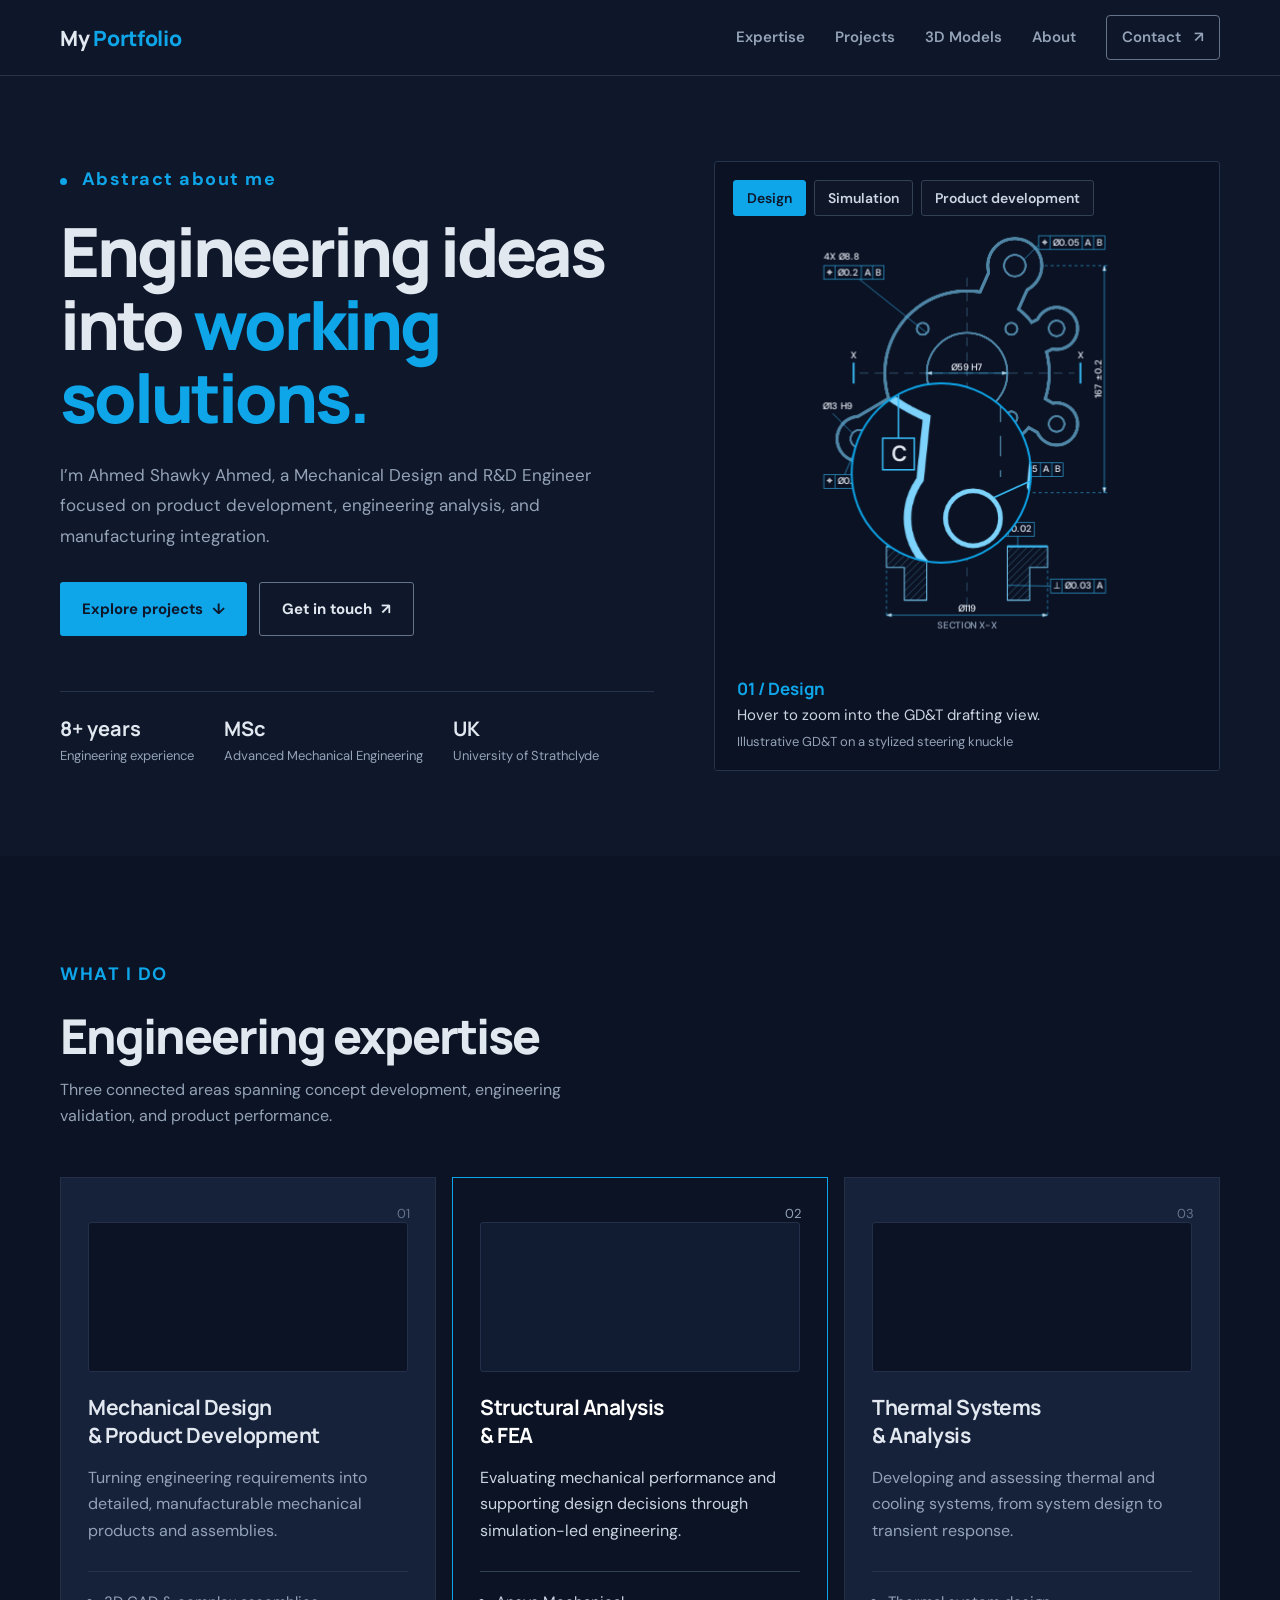
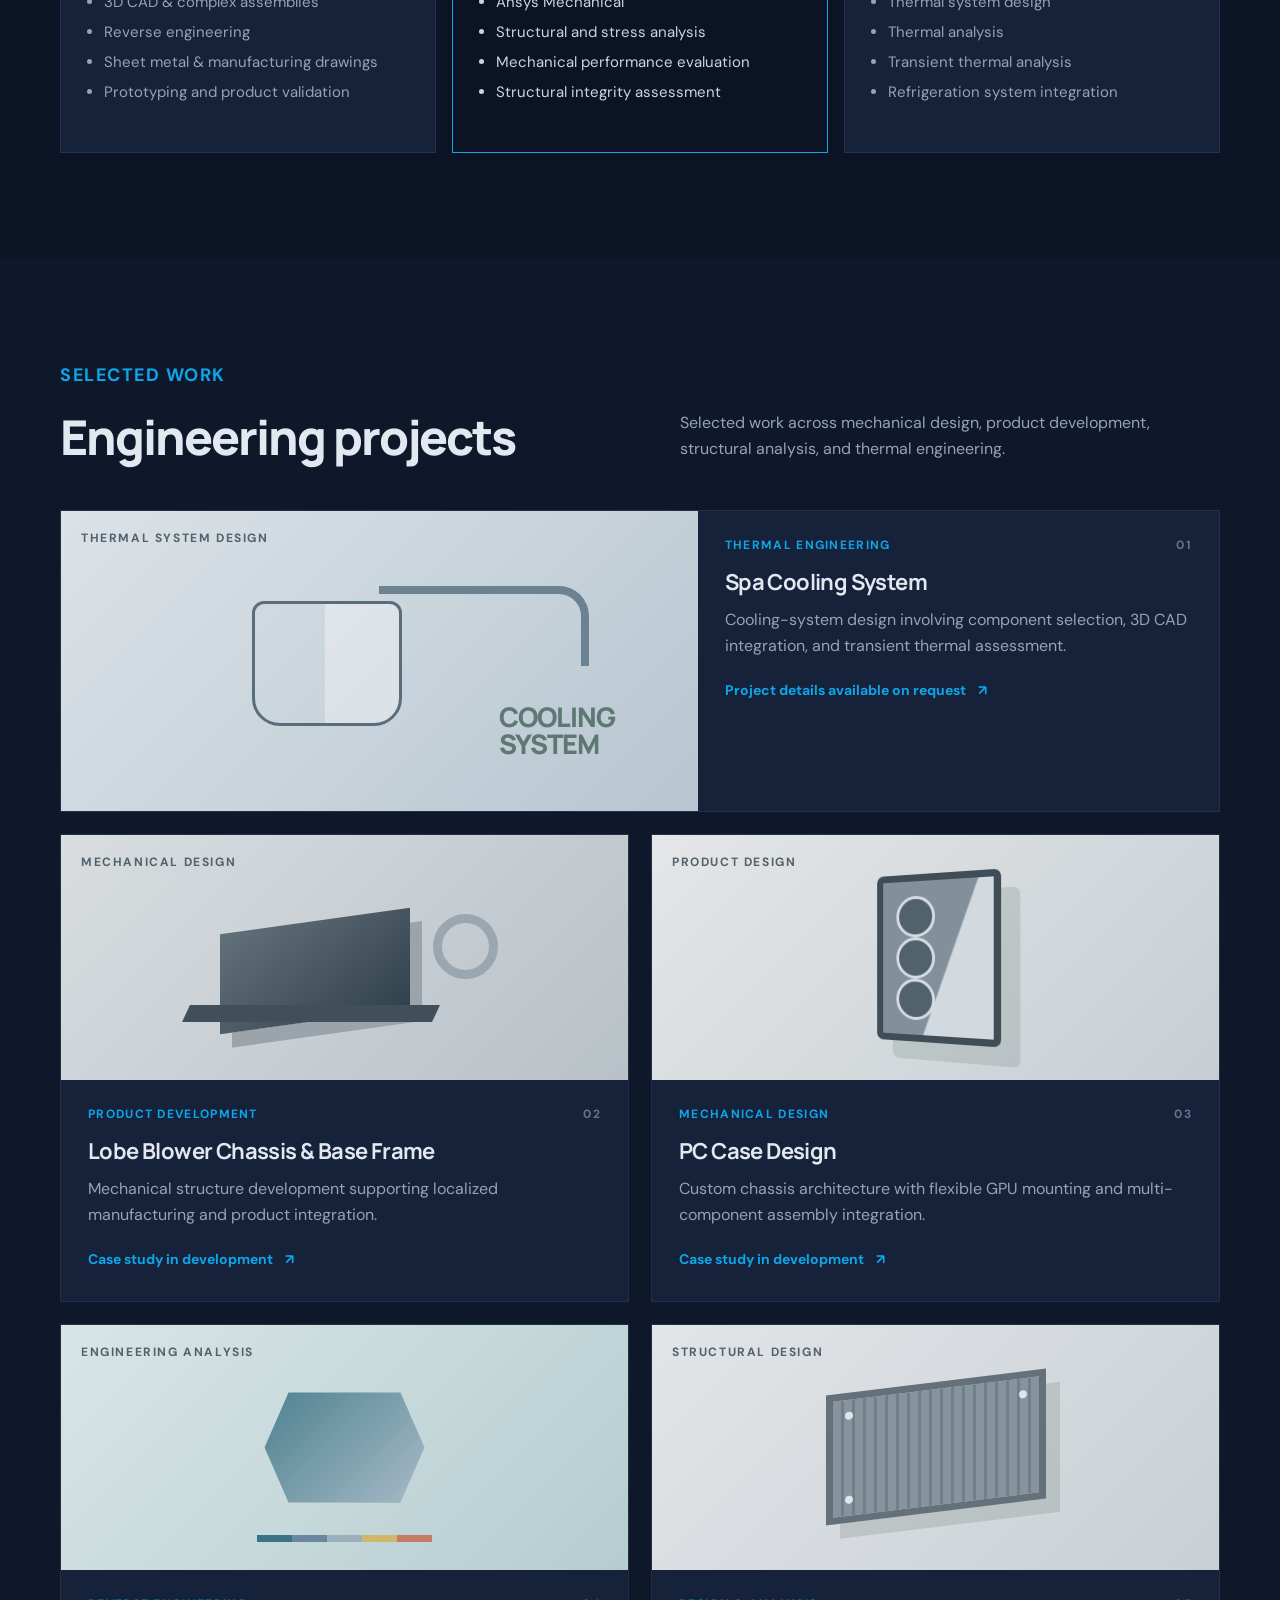
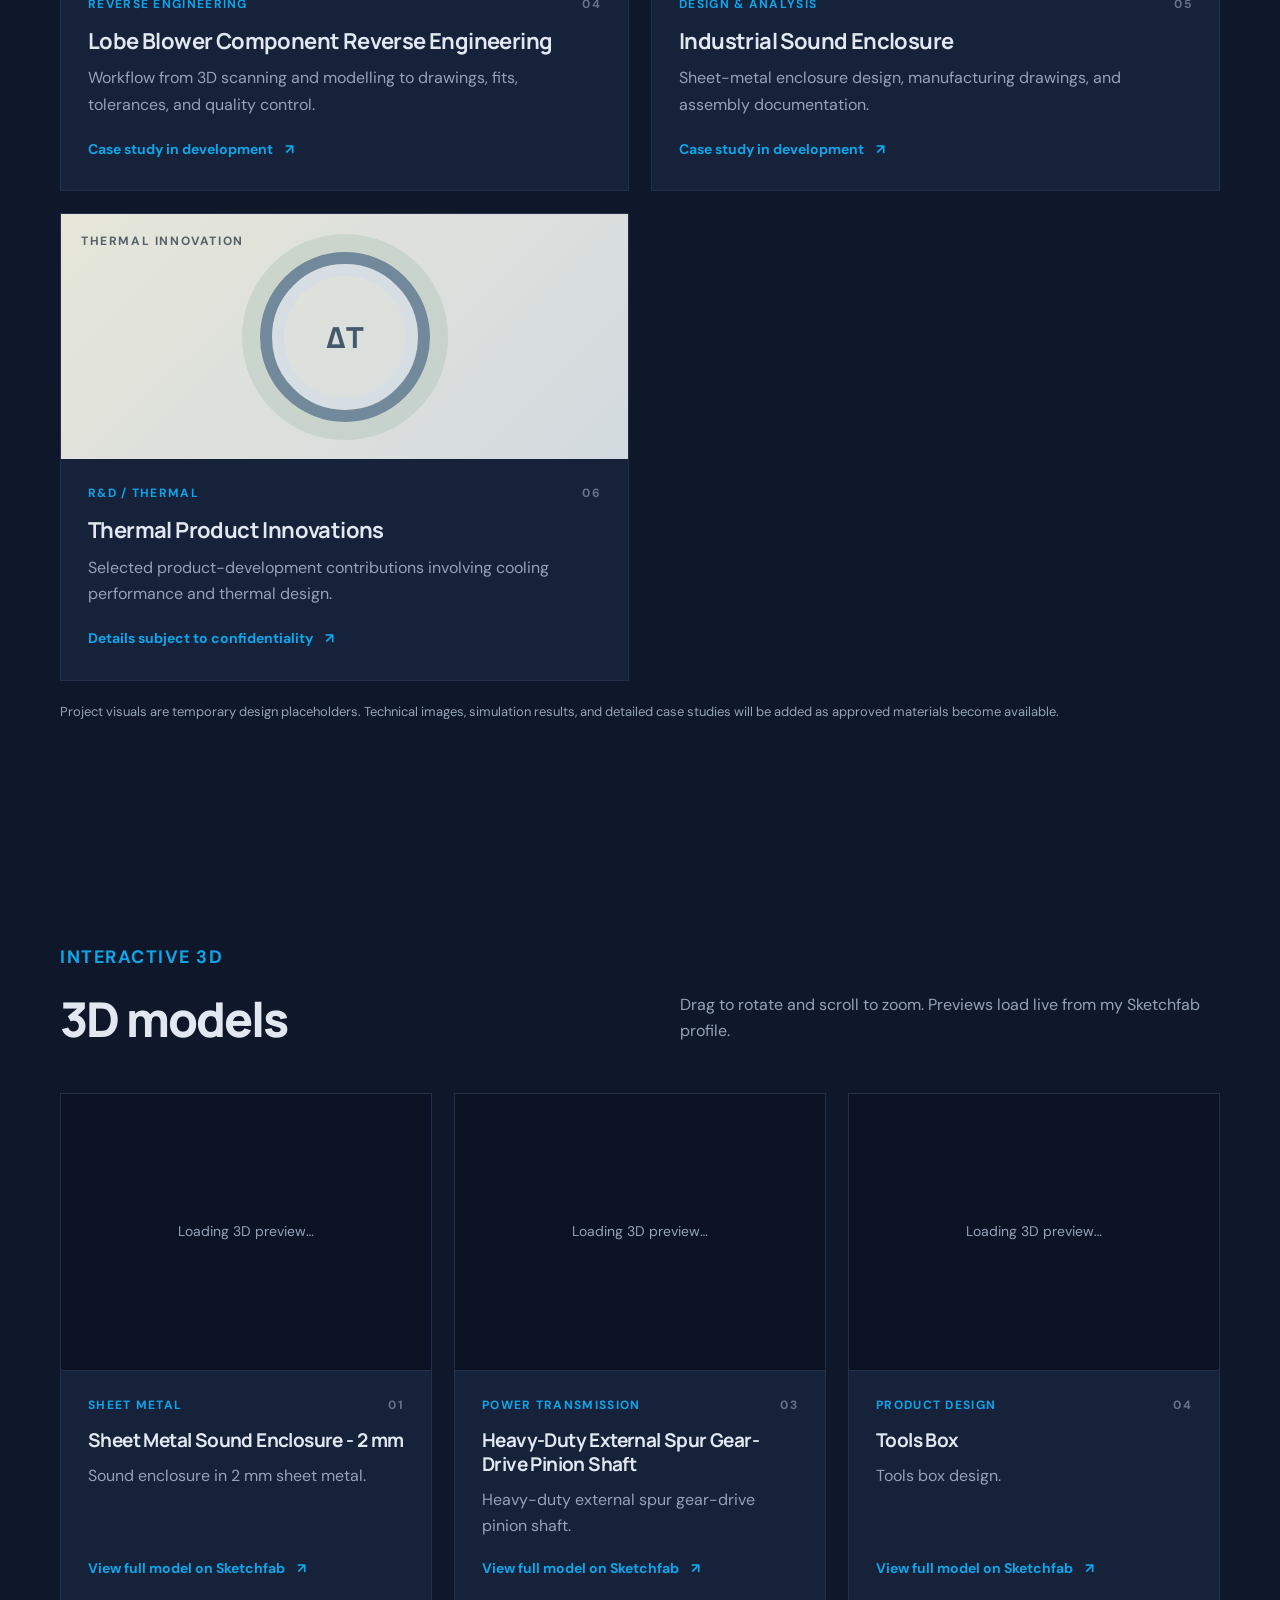
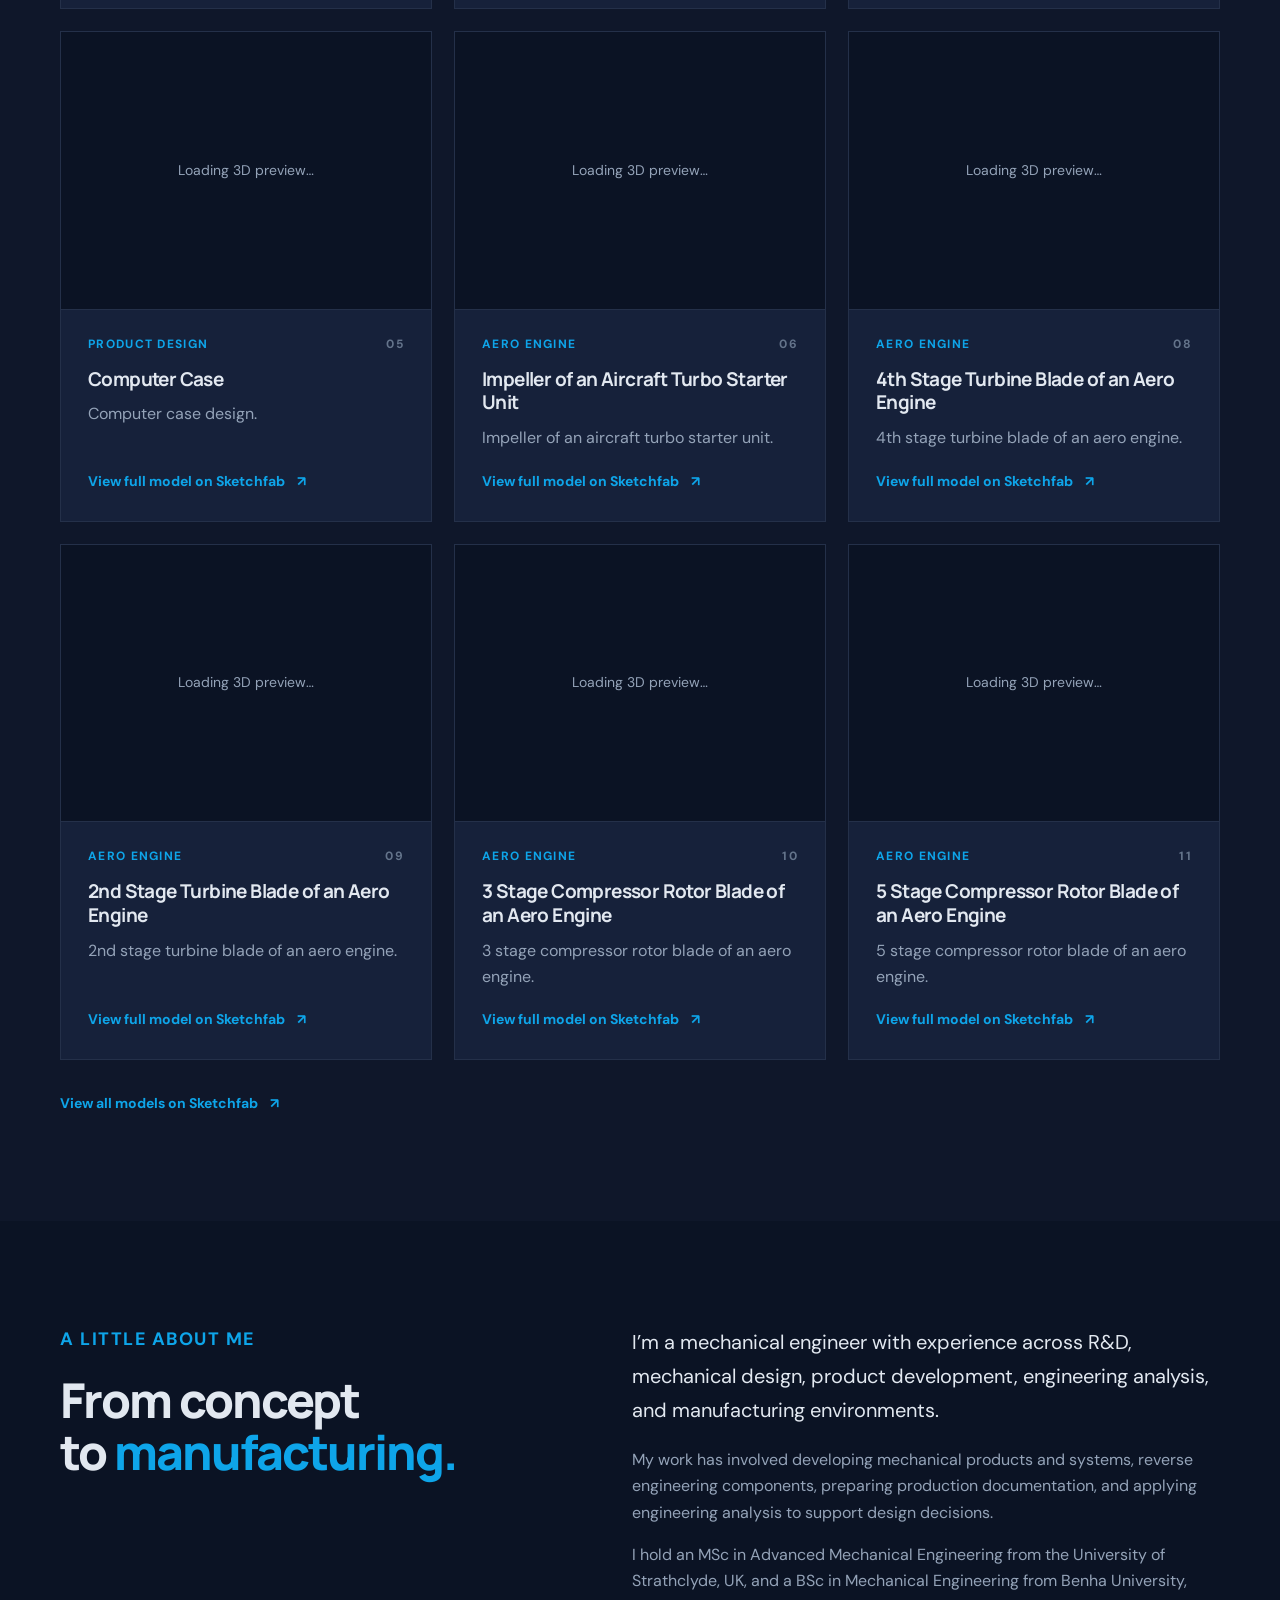
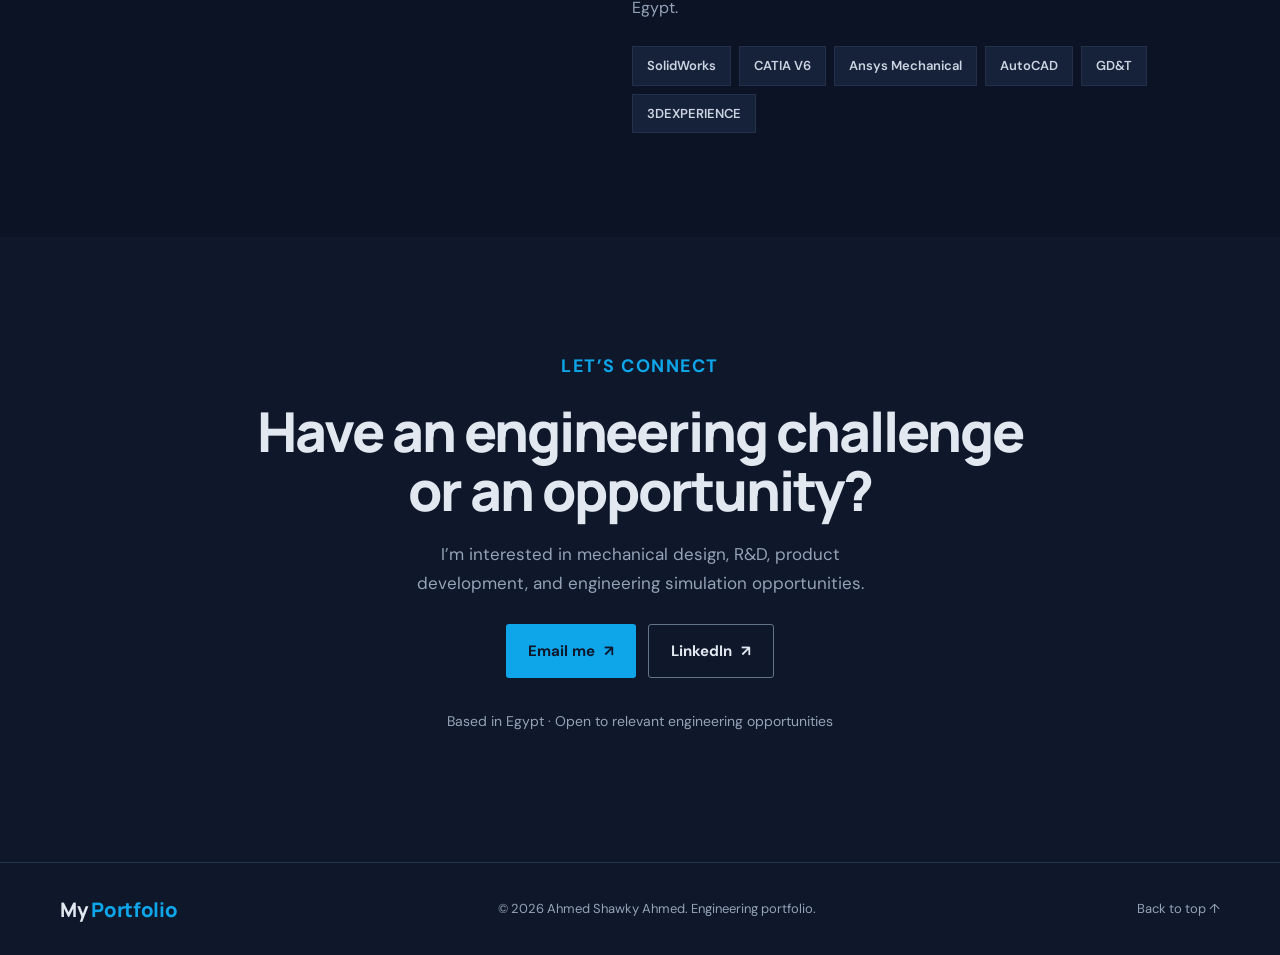
==== commit 95d7f115: "Update index.html" ====
--- a/index.html
+++ b/index.html
@@ -131,10 +131,6 @@
           <div class="project-info"><div class="project-meta"><span>SHEET METAL</span><span>01</span></div><h3>Sheet Metal Sound Enclosure - 2 mm</h3><p>Sound enclosure in 2 mm sheet metal.</p><a class="text-link" href="https://sketchfab.com/3d-models/sheet-metal-sound-enclosure-2-mm-586ce715743d426da0083e6a915e7c5e" target="_blank" rel="noopener">View full model on Sketchfab <span>↗</span></a></div>
         </article>
         <article class="model-card">
-          <div class="model-view"><iframe title="assem1 - Transparent Cut View (3D preview)" data-src="https://sketchfab.com/models/869754a15598447cb5a5bc86e4bb66d1/embed?autostart=1&amp;ui_theme=dark&amp;ui_infos=0&amp;dnt=1" allow="autoplay; fullscreen; xr-spatial-tracking" allowfullscreen></iframe></div>
-          <div class="project-info"><div class="project-meta"><span>ASSEMBLY</span><span>02</span></div><h3>assem1 - Transparent Cut View</h3><p>Assembly shown with a transparent cut view.</p><a class="text-link" href="https://sketchfab.com/3d-models/assem1-transparent-cut-view-869754a15598447cb5a5bc86e4bb66d1" target="_blank" rel="noopener">View full model on Sketchfab <span>↗</span></a></div>
-        </article>
-        <article class="model-card">
           <div class="model-view"><iframe title="Heavy-Duty External Spur Gear-Drive Pinion Shaft (3D preview)" data-src="https://sketchfab.com/models/90ccc5c08c844e558a2861c04ded9f22/embed?autostart=1&amp;ui_theme=dark&amp;ui_infos=0&amp;dnt=1" allow="autoplay; fullscreen; xr-spatial-tracking" allowfullscreen></iframe></div>
           <div class="project-info"><div class="project-meta"><span>POWER TRANSMISSION</span><span>03</span></div><h3>Heavy-Duty External Spur Gear-Drive Pinion Shaft</h3><p>Heavy-duty external spur gear-drive pinion shaft.</p><a class="text-link" href="https://sketchfab.com/3d-models/heavy-duty-external-spur-gear-drive-pinion-shaft-90ccc5c08c844e558a2861c04ded9f22" target="_blank" rel="noopener">View full model on Sketchfab <span>↗</span></a></div>
         </article>
@@ -151,10 +147,6 @@
           <div class="project-info"><div class="project-meta"><span>AERO ENGINE</span><span>06</span></div><h3>Impeller of an Aircraft Turbo Starter Unit</h3><p>Impeller of an aircraft turbo starter unit.</p><a class="text-link" href="https://sketchfab.com/3d-models/impeller-of-an-aircraft-turbo-starter-unit-bd2a354b19f846f29d77b5b4abff2fb7" target="_blank" rel="noopener">View full model on Sketchfab <span>↗</span></a></div>
         </article>
         <article class="model-card">
-          <div class="model-view"><iframe title="Impeller of an Aircraft Turbo Starter Unit (2) (3D preview)" data-src="https://sketchfab.com/models/2c9c44ae02874d06a23d532814a76f2b/embed?autostart=1&amp;ui_theme=dark&amp;ui_infos=0&amp;dnt=1" allow="autoplay; fullscreen; xr-spatial-tracking" allowfullscreen></iframe></div>
-          <div class="project-info"><div class="project-meta"><span>AERO ENGINE</span><span>07</span></div><h3>Impeller of an Aircraft Turbo Starter Unit (2)</h3><p>Impeller of an aircraft turbo starter unit, second model.</p><a class="text-link" href="https://sketchfab.com/3d-models/impeller-of-an-aircraft-turbo-starter-unit-2c9c44ae02874d06a23d532814a76f2b" target="_blank" rel="noopener">View full model on Sketchfab <span>↗</span></a></div>
-        </article>
-        <article class="model-card">
           <div class="model-view"><iframe title="4th Stage Turbine Blade of an Aero Engine (3D preview)" data-src="https://sketchfab.com/models/46f19fa2895d4ad3ae47b9d179581745/embed?autostart=1&amp;ui_theme=dark&amp;ui_infos=0&amp;dnt=1" allow="autoplay; fullscreen; xr-spatial-tracking" allowfullscreen></iframe></div>
           <div class="project-info"><div class="project-meta"><span>AERO ENGINE</span><span>08</span></div><h3>4th Stage Turbine Blade of an Aero Engine</h3><p>4th stage turbine blade of an aero engine.</p><a class="text-link" href="https://sketchfab.com/3d-models/4th-stage-turbine-blade-of-an-aero-engine-46f19fa2895d4ad3ae47b9d179581745" target="_blank" rel="noopener">View full model on Sketchfab <span>↗</span></a></div>
         </article>
@@ -163,11 +155,11 @@
           <div class="project-info"><div class="project-meta"><span>AERO ENGINE</span><span>09</span></div><h3>2nd Stage Turbine Blade of an Aero Engine</h3><p>2nd stage turbine blade of an aero engine.</p><a class="text-link" href="https://sketchfab.com/3d-models/2nd-stage-turbine-blade-of-an-aero-engine-b12a74e4f41a466e8321f3a88de9b181" target="_blank" rel="noopener">View full model on Sketchfab <span>↗</span></a></div>
         </article>
         <article class="model-card">
-          <div class="model-view"><iframe title="3 Stage Compressor Rotor Blade of an Aero Engine (3D preview)" data-src="https://sketchfab.com/models/38c45bc802114ca98766e07972fe6e45/embed?autostart=1&amp;ui_theme=dark&amp;ui_infos=0&amp;dnt=1" allow="autoplay; fullscreen; xr-spatial-tracking" allowfullscreen></iframe></div>
+          <div class="model-view"><iframe title="3th Stage Compressor Rotor Blade of an Aero Engine (3D preview)" data-src="https://sketchfab.com/models/38c45bc802114ca98766e07972fe6e45/embed?autostart=1&amp;ui_theme=dark&amp;ui_infos=0&amp;dnt=1" allow="autoplay; fullscreen; xr-spatial-tracking" allowfullscreen></iframe></div>
           <div class="project-info"><div class="project-meta"><span>AERO ENGINE</span><span>10</span></div><h3>3 Stage Compressor Rotor Blade of an Aero Engine</h3><p>3 stage compressor rotor blade of an aero engine.</p><a class="text-link" href="https://sketchfab.com/3d-models/3-stage-compressor-rotor-blade-of-an-aero-engine-38c45bc802114ca98766e07972fe6e45" target="_blank" rel="noopener">View full model on Sketchfab <span>↗</span></a></div>
         </article>
         <article class="model-card">
-          <div class="model-view"><iframe title="5 Stage Compressor Rotor Blade of an Aero Engine (3D preview)" data-src="https://sketchfab.com/models/85f3c8cd78374c7093ea198f3dbce46a/embed?autostart=1&amp;ui_theme=dark&amp;ui_infos=0&amp;dnt=1" allow="autoplay; fullscreen; xr-spatial-tracking" allowfullscreen></iframe></div>
+          <div class="model-view"><iframe title="5th Stage Compressor Rotor Blade of an Aero Engine (3D preview)" data-src="https://sketchfab.com/models/85f3c8cd78374c7093ea198f3dbce46a/embed?autostart=1&amp;ui_theme=dark&amp;ui_infos=0&amp;dnt=1" allow="autoplay; fullscreen; xr-spatial-tracking" allowfullscreen></iframe></div>
           <div class="project-info"><div class="project-meta"><span>AERO ENGINE</span><span>11</span></div><h3>5 Stage Compressor Rotor Blade of an Aero Engine</h3><p>5 stage compressor rotor blade of an aero engine.</p><a class="text-link" href="https://sketchfab.com/3d-models/5-stage-compressor-rotor-blade-of-an-aero-engine-85f3c8cd78374c7093ea198f3dbce46a" target="_blank" rel="noopener">View full model on Sketchfab <span>↗</span></a></div>
         </article>
       </div>
--- a/css/style.css
+++ b/css/style.css
@@ -47,3 +47,17 @@
 .viz-panel canvas{position:absolute;inset:0;width:100%;height:100%;display:block}
 .expertise-card .card-number{z-index:2}
 @media(prefers-reduced-motion:reduce){.expertise-card{transition:none}}
+/* 3D models section */
+.models-grid{display:grid;grid-template-columns:repeat(3,1fr);gap:22px}
+.model-card{background:#16213a;border:1px solid #243049;display:flex;flex-direction:column;min-width:0;transition:transform .25s,border-color .25s,box-shadow .25s}
+.model-card:hover,.model-card:focus-within{transform:translateY(-6px);border-color:#0EA5E9;box-shadow:0 22px 48px rgba(2,6,23,.55)}
+.model-view{position:relative;aspect-ratio:4/3;background:#0b1324;border-bottom:1px solid #243049}
+.model-view::before{content:"Loading 3D preview\2026";position:absolute;inset:0;display:flex;align-items:center;justify-content:center;font-size:14px;color:#94A3B8}
+.model-view iframe{position:absolute;inset:0;width:100%;height:100%;border:0}
+.model-card .project-info{display:flex;flex-direction:column;flex:1}
+.model-card .project-info h3{font-size:19px}
+.model-card .text-link{margin-top:auto}
+.models-all{margin:30px 0 0}
+@media(max-width:900px){.models-grid{grid-template-columns:repeat(2,1fr)}}
+@media(max-width:600px){.models-grid{grid-template-columns:1fr}}
+@media(prefers-reduced-motion:reduce){.model-card{transition:none}.model-card:hover,.model-card:focus-within{transform:none}}
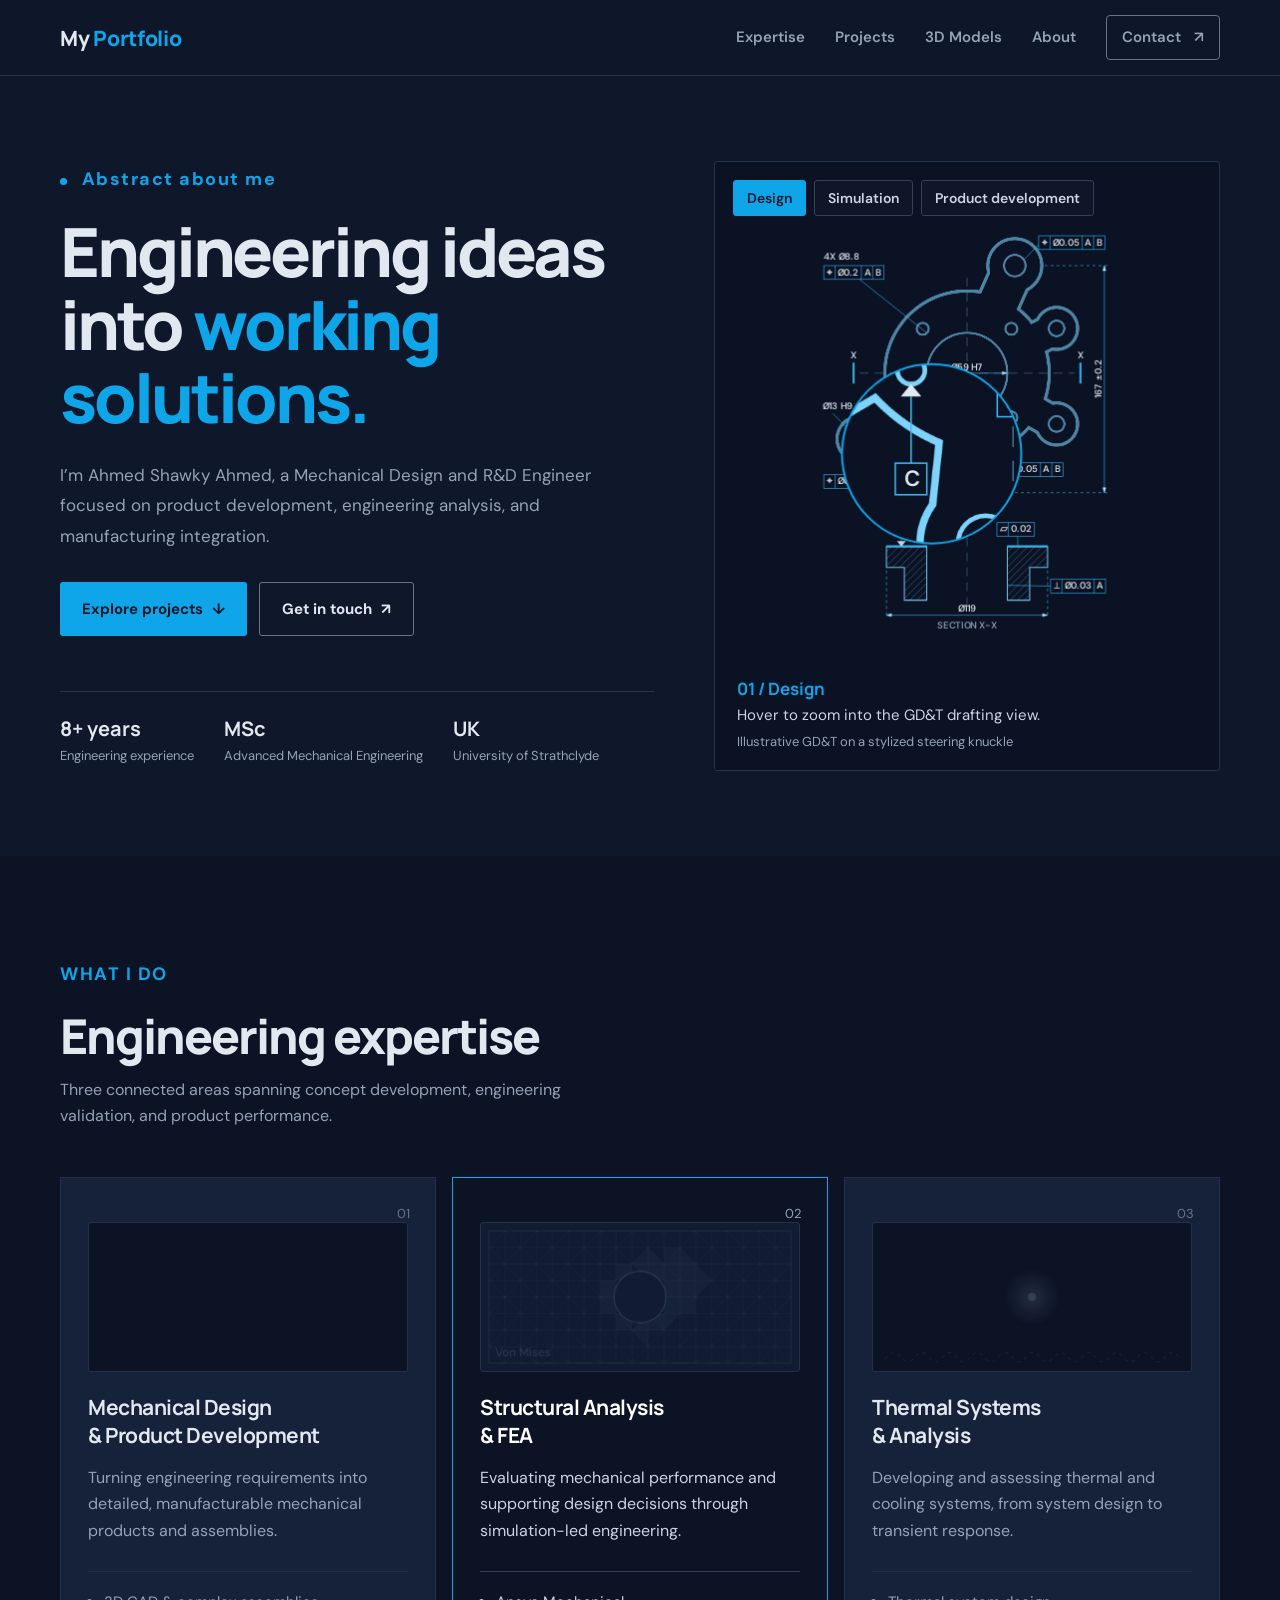
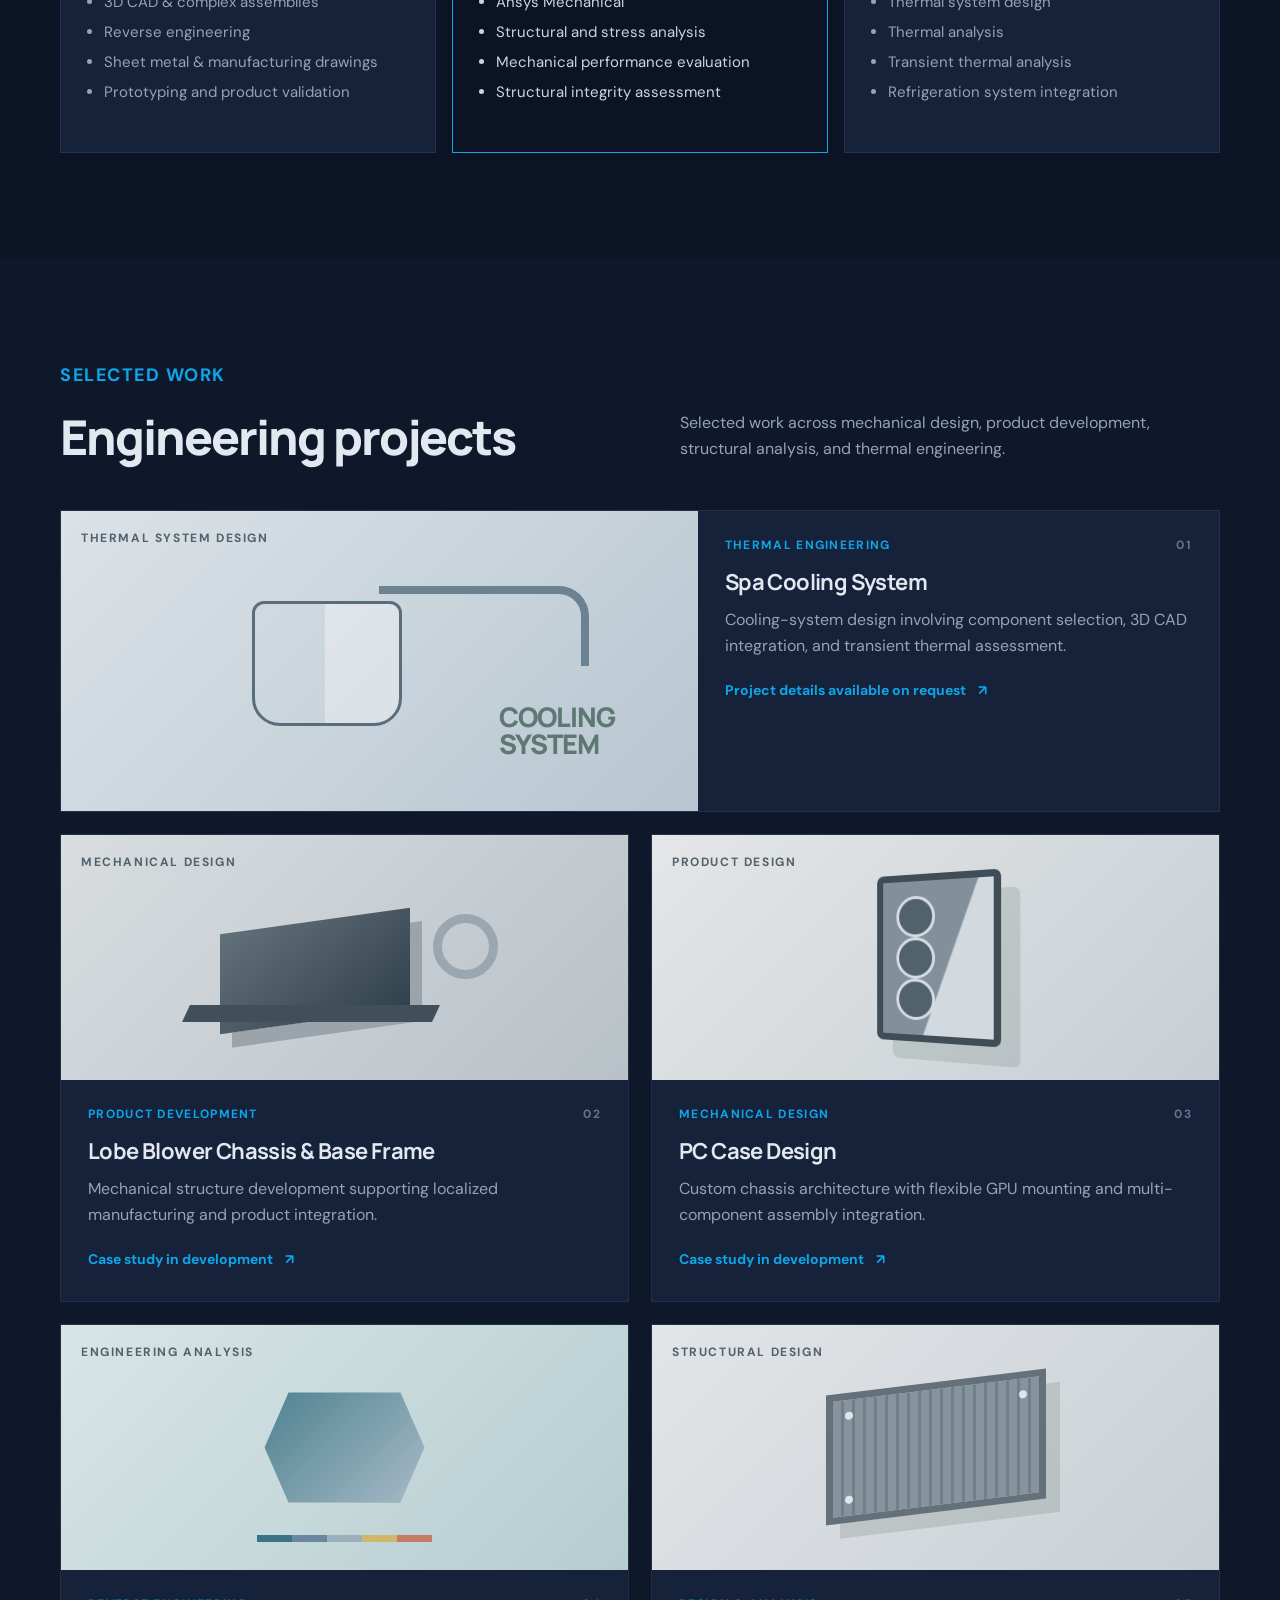
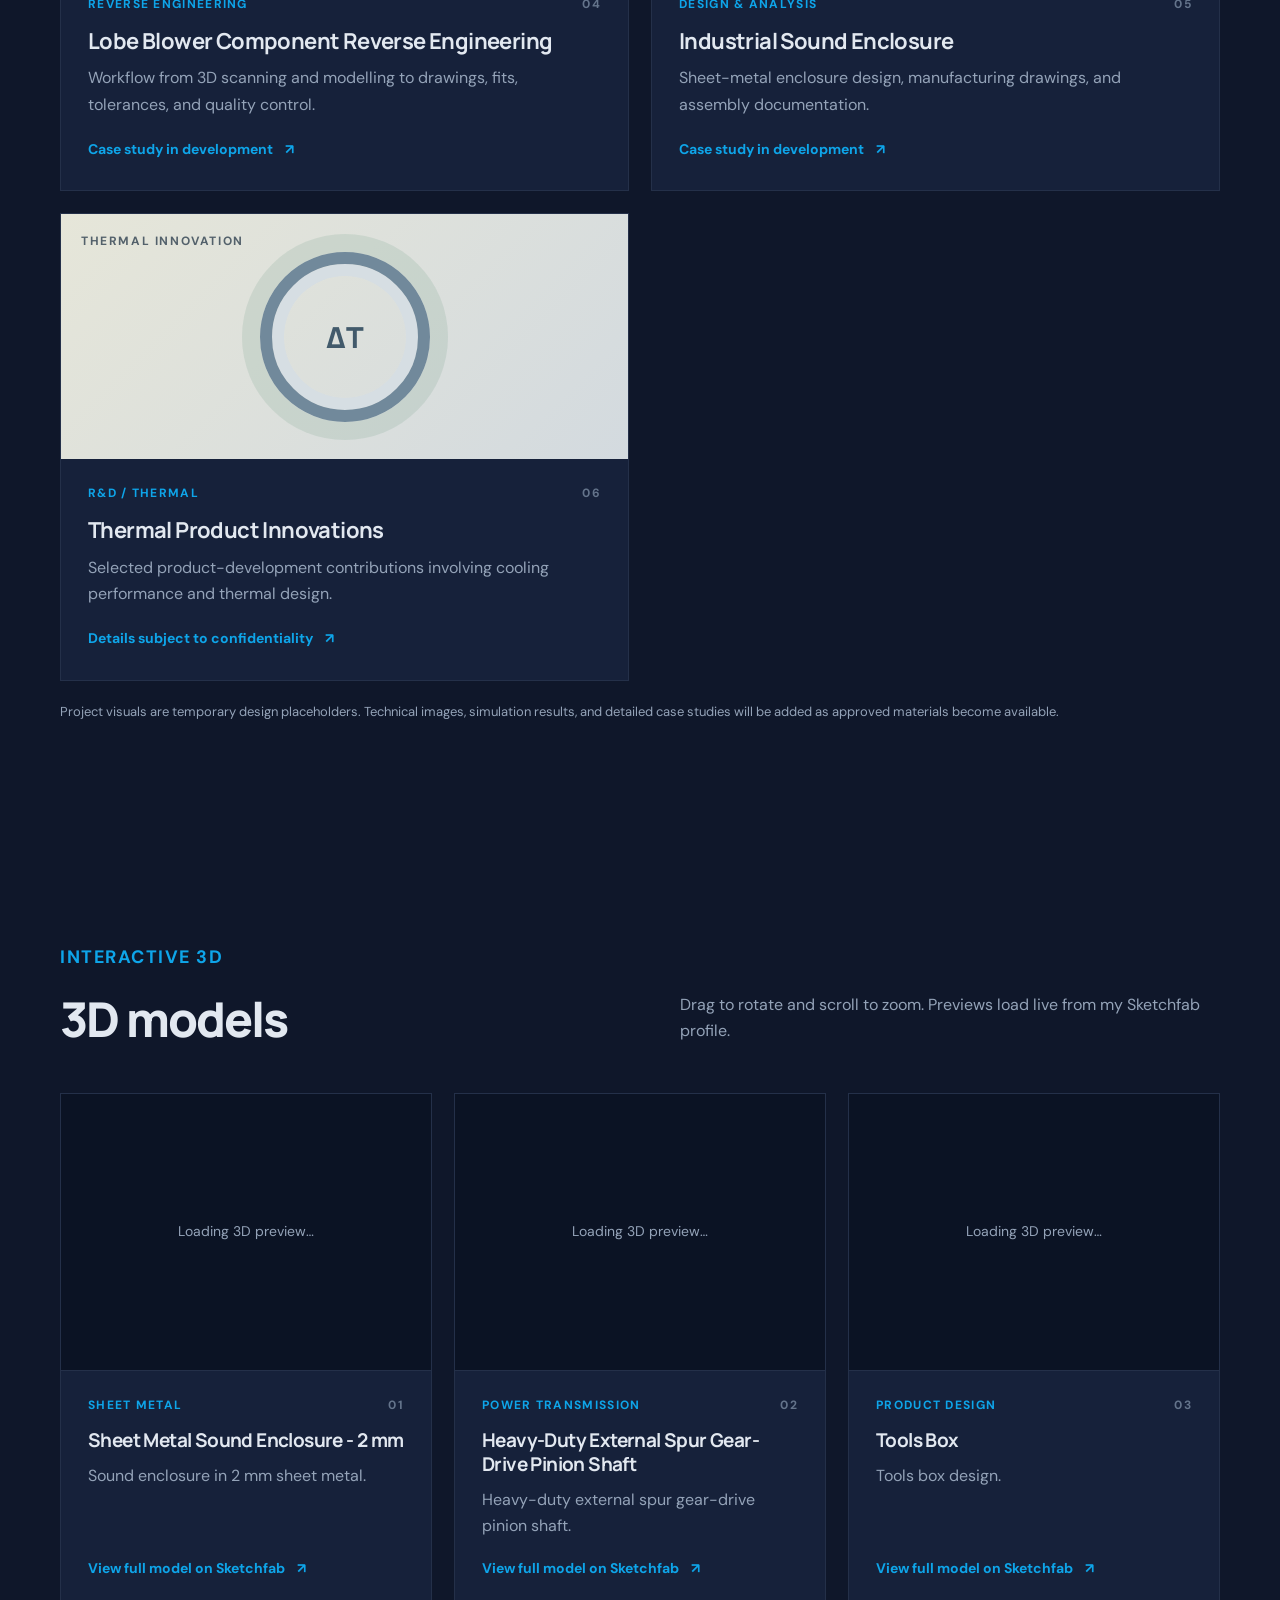
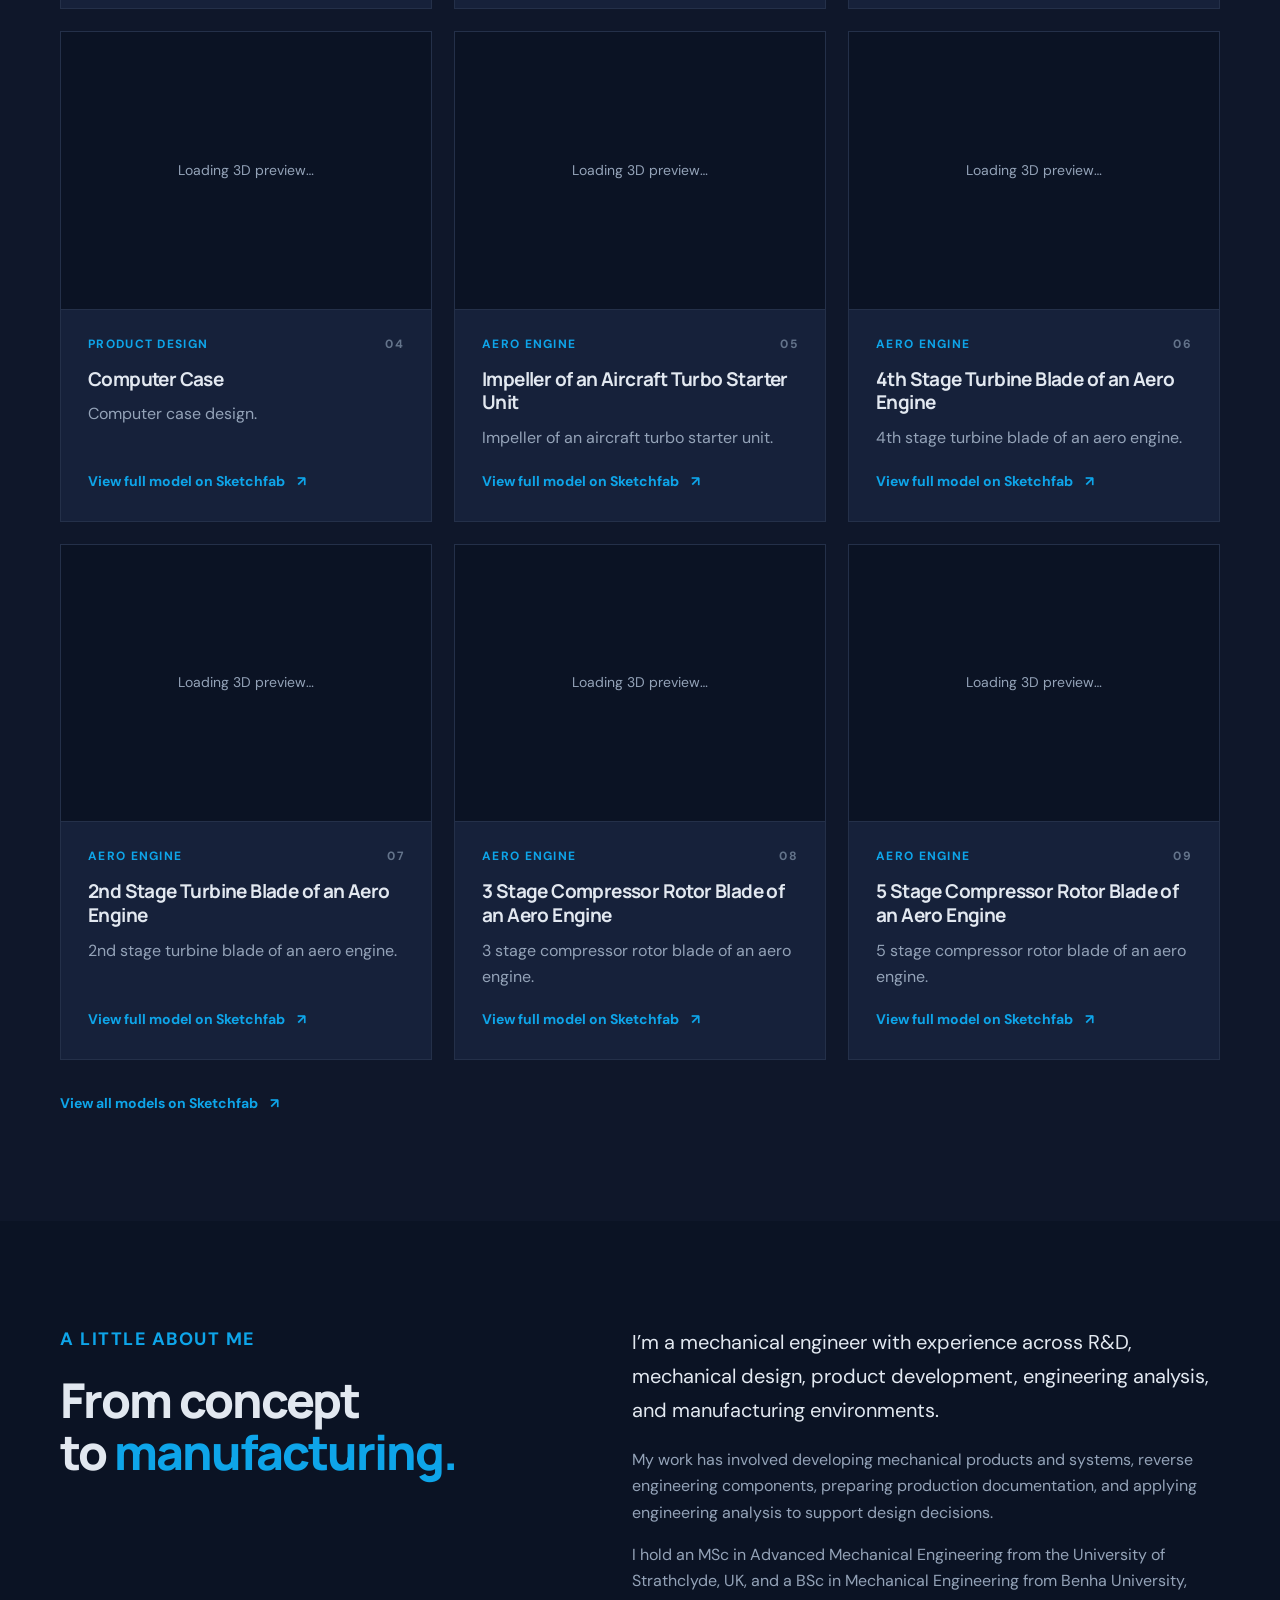
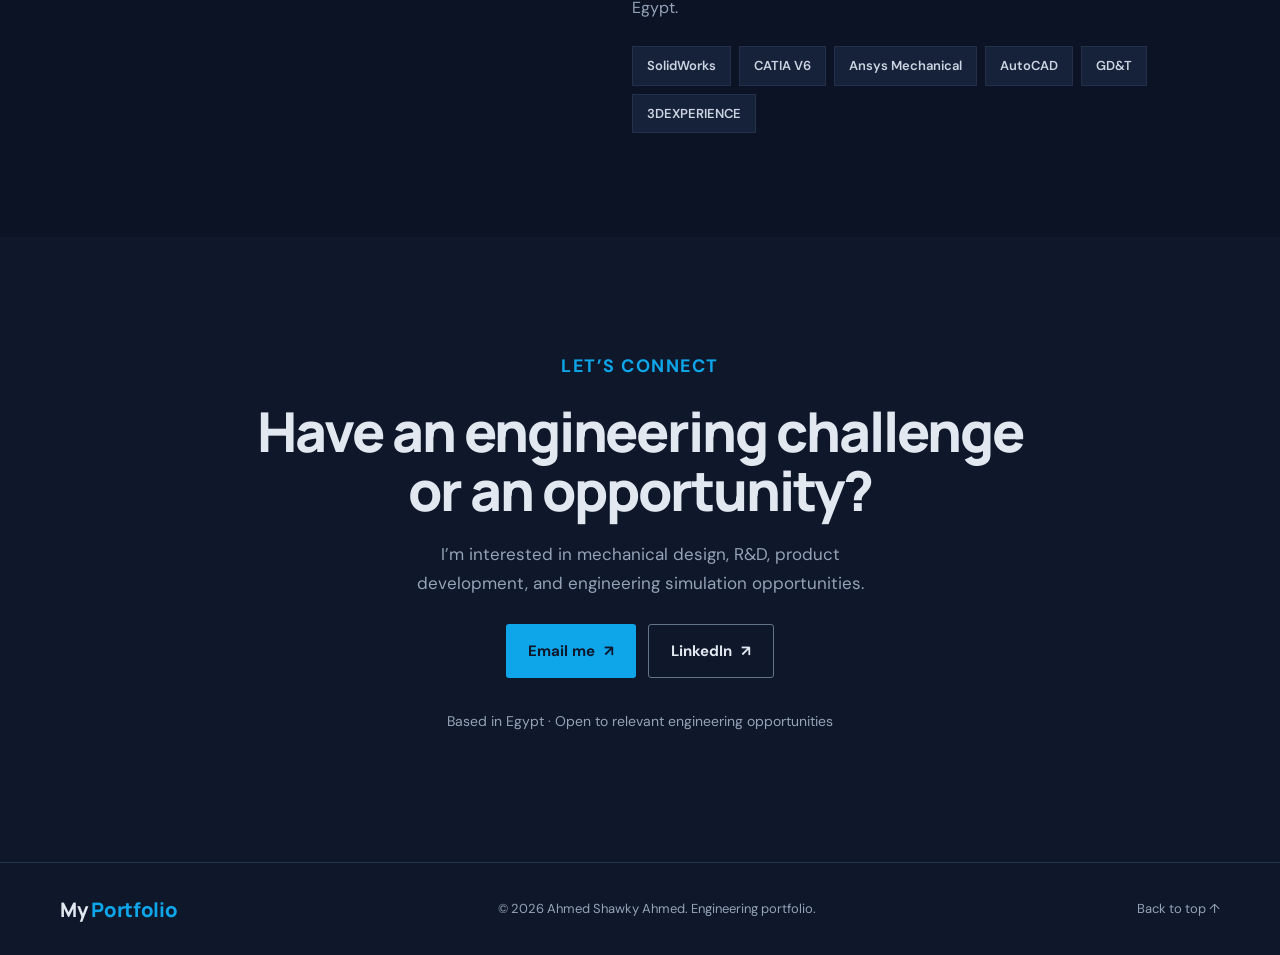
==== commit 72022047: "Update index.html" ====
--- a/index.html
+++ b/index.html
@@ -132,35 +132,35 @@
         </article>
         <article class="model-card">
           <div class="model-view"><iframe title="Heavy-Duty External Spur Gear-Drive Pinion Shaft (3D preview)" data-src="https://sketchfab.com/models/90ccc5c08c844e558a2861c04ded9f22/embed?autostart=1&amp;ui_theme=dark&amp;ui_infos=0&amp;dnt=1" allow="autoplay; fullscreen; xr-spatial-tracking" allowfullscreen></iframe></div>
-          <div class="project-info"><div class="project-meta"><span>POWER TRANSMISSION</span><span>03</span></div><h3>Heavy-Duty External Spur Gear-Drive Pinion Shaft</h3><p>Heavy-duty external spur gear-drive pinion shaft.</p><a class="text-link" href="https://sketchfab.com/3d-models/heavy-duty-external-spur-gear-drive-pinion-shaft-90ccc5c08c844e558a2861c04ded9f22" target="_blank" rel="noopener">View full model on Sketchfab <span>↗</span></a></div>
+          <div class="project-info"><div class="project-meta"><span>POWER TRANSMISSION</span><span>02</span></div><h3>Heavy-Duty External Spur Gear-Drive Pinion Shaft</h3><p>Heavy-duty external spur gear-drive pinion shaft.</p><a class="text-link" href="https://sketchfab.com/3d-models/heavy-duty-external-spur-gear-drive-pinion-shaft-90ccc5c08c844e558a2861c04ded9f22" target="_blank" rel="noopener">View full model on Sketchfab <span>↗</span></a></div>
         </article>
         <article class="model-card">
           <div class="model-view"><iframe title="Tools Box (3D preview)" data-src="https://sketchfab.com/models/2b01747f8c2d4cbc93cb589e47c3c3ad/embed?autostart=1&amp;ui_theme=dark&amp;ui_infos=0&amp;dnt=1" allow="autoplay; fullscreen; xr-spatial-tracking" allowfullscreen></iframe></div>
-          <div class="project-info"><div class="project-meta"><span>PRODUCT DESIGN</span><span>04</span></div><h3>Tools Box</h3><p>Tools box design.</p><a class="text-link" href="https://sketchfab.com/3d-models/tools-box-2b01747f8c2d4cbc93cb589e47c3c3ad" target="_blank" rel="noopener">View full model on Sketchfab <span>↗</span></a></div>
+          <div class="project-info"><div class="project-meta"><span>PRODUCT DESIGN</span><span>03</span></div><h3>Tools Box</h3><p>Tools box design.</p><a class="text-link" href="https://sketchfab.com/3d-models/tools-box-2b01747f8c2d4cbc93cb589e47c3c3ad" target="_blank" rel="noopener">View full model on Sketchfab <span>↗</span></a></div>
         </article>
         <article class="model-card">
           <div class="model-view"><iframe title="Computer Case (3D preview)" data-src="https://sketchfab.com/models/f0fdde04791e43bbad4b6a6bb6b259db/embed?autostart=1&amp;ui_theme=dark&amp;ui_infos=0&amp;dnt=1" allow="autoplay; fullscreen; xr-spatial-tracking" allowfullscreen></iframe></div>
-          <div class="project-info"><div class="project-meta"><span>PRODUCT DESIGN</span><span>05</span></div><h3>Computer Case</h3><p>Computer case design.</p><a class="text-link" href="https://sketchfab.com/3d-models/computer-case-f0fdde04791e43bbad4b6a6bb6b259db" target="_blank" rel="noopener">View full model on Sketchfab <span>↗</span></a></div>
+          <div class="project-info"><div class="project-meta"><span>PRODUCT DESIGN</span><span>04</span></div><h3>Computer Case</h3><p>Computer case design.</p><a class="text-link" href="https://sketchfab.com/3d-models/computer-case-f0fdde04791e43bbad4b6a6bb6b259db" target="_blank" rel="noopener">View full model on Sketchfab <span>↗</span></a></div>
         </article>
         <article class="model-card">
           <div class="model-view"><iframe title="Impeller of an Aircraft Turbo Starter Unit (3D preview)" data-src="https://sketchfab.com/models/bd2a354b19f846f29d77b5b4abff2fb7/embed?autostart=1&amp;ui_theme=dark&amp;ui_infos=0&amp;dnt=1" allow="autoplay; fullscreen; xr-spatial-tracking" allowfullscreen></iframe></div>
-          <div class="project-info"><div class="project-meta"><span>AERO ENGINE</span><span>06</span></div><h3>Impeller of an Aircraft Turbo Starter Unit</h3><p>Impeller of an aircraft turbo starter unit.</p><a class="text-link" href="https://sketchfab.com/3d-models/impeller-of-an-aircraft-turbo-starter-unit-bd2a354b19f846f29d77b5b4abff2fb7" target="_blank" rel="noopener">View full model on Sketchfab <span>↗</span></a></div>
+          <div class="project-info"><div class="project-meta"><span>AERO ENGINE</span><span>05</span></div><h3>Impeller of an Aircraft Turbo Starter Unit</h3><p>Impeller of an aircraft turbo starter unit.</p><a class="text-link" href="https://sketchfab.com/3d-models/impeller-of-an-aircraft-turbo-starter-unit-bd2a354b19f846f29d77b5b4abff2fb7" target="_blank" rel="noopener">View full model on Sketchfab <span>↗</span></a></div>
         </article>
         <article class="model-card">
           <div class="model-view"><iframe title="4th Stage Turbine Blade of an Aero Engine (3D preview)" data-src="https://sketchfab.com/models/46f19fa2895d4ad3ae47b9d179581745/embed?autostart=1&amp;ui_theme=dark&amp;ui_infos=0&amp;dnt=1" allow="autoplay; fullscreen; xr-spatial-tracking" allowfullscreen></iframe></div>
-          <div class="project-info"><div class="project-meta"><span>AERO ENGINE</span><span>08</span></div><h3>4th Stage Turbine Blade of an Aero Engine</h3><p>4th stage turbine blade of an aero engine.</p><a class="text-link" href="https://sketchfab.com/3d-models/4th-stage-turbine-blade-of-an-aero-engine-46f19fa2895d4ad3ae47b9d179581745" target="_blank" rel="noopener">View full model on Sketchfab <span>↗</span></a></div>
+          <div class="project-info"><div class="project-meta"><span>AERO ENGINE</span><span>06</span></div><h3>4th Stage Turbine Blade of an Aero Engine</h3><p>4th stage turbine blade of an aero engine.</p><a class="text-link" href="https://sketchfab.com/3d-models/4th-stage-turbine-blade-of-an-aero-engine-46f19fa2895d4ad3ae47b9d179581745" target="_blank" rel="noopener">View full model on Sketchfab <span>↗</span></a></div>
         </article>
         <article class="model-card">
           <div class="model-view"><iframe title="2nd Stage Turbine Blade of an Aero Engine (3D preview)" data-src="https://sketchfab.com/models/b12a74e4f41a466e8321f3a88de9b181/embed?autostart=1&amp;ui_theme=dark&amp;ui_infos=0&amp;dnt=1" allow="autoplay; fullscreen; xr-spatial-tracking" allowfullscreen></iframe></div>
-          <div class="project-info"><div class="project-meta"><span>AERO ENGINE</span><span>09</span></div><h3>2nd Stage Turbine Blade of an Aero Engine</h3><p>2nd stage turbine blade of an aero engine.</p><a class="text-link" href="https://sketchfab.com/3d-models/2nd-stage-turbine-blade-of-an-aero-engine-b12a74e4f41a466e8321f3a88de9b181" target="_blank" rel="noopener">View full model on Sketchfab <span>↗</span></a></div>
+          <div class="project-info"><div class="project-meta"><span>AERO ENGINE</span><span>07</span></div><h3>2nd Stage Turbine Blade of an Aero Engine</h3><p>2nd stage turbine blade of an aero engine.</p><a class="text-link" href="https://sketchfab.com/3d-models/2nd-stage-turbine-blade-of-an-aero-engine-b12a74e4f41a466e8321f3a88de9b181" target="_blank" rel="noopener">View full model on Sketchfab <span>↗</span></a></div>
         </article>
         <article class="model-card">
           <div class="model-view"><iframe title="3th Stage Compressor Rotor Blade of an Aero Engine (3D preview)" data-src="https://sketchfab.com/models/38c45bc802114ca98766e07972fe6e45/embed?autostart=1&amp;ui_theme=dark&amp;ui_infos=0&amp;dnt=1" allow="autoplay; fullscreen; xr-spatial-tracking" allowfullscreen></iframe></div>
-          <div class="project-info"><div class="project-meta"><span>AERO ENGINE</span><span>10</span></div><h3>3 Stage Compressor Rotor Blade of an Aero Engine</h3><p>3 stage compressor rotor blade of an aero engine.</p><a class="text-link" href="https://sketchfab.com/3d-models/3-stage-compressor-rotor-blade-of-an-aero-engine-38c45bc802114ca98766e07972fe6e45" target="_blank" rel="noopener">View full model on Sketchfab <span>↗</span></a></div>
+          <div class="project-info"><div class="project-meta"><span>AERO ENGINE</span><span>8</span></div><h3>3 Stage Compressor Rotor Blade of an Aero Engine</h3><p>3 stage compressor rotor blade of an aero engine.</p><a class="text-link" href="https://sketchfab.com/3d-models/3-stage-compressor-rotor-blade-of-an-aero-engine-38c45bc802114ca98766e07972fe6e45" target="_blank" rel="noopener">View full model on Sketchfab <span>↗</span></a></div>
         </article>
         <article class="model-card">
           <div class="model-view"><iframe title="5th Stage Compressor Rotor Blade of an Aero Engine (3D preview)" data-src="https://sketchfab.com/models/85f3c8cd78374c7093ea198f3dbce46a/embed?autostart=1&amp;ui_theme=dark&amp;ui_infos=0&amp;dnt=1" allow="autoplay; fullscreen; xr-spatial-tracking" allowfullscreen></iframe></div>
-          <div class="project-info"><div class="project-meta"><span>AERO ENGINE</span><span>11</span></div><h3>5 Stage Compressor Rotor Blade of an Aero Engine</h3><p>5 stage compressor rotor blade of an aero engine.</p><a class="text-link" href="https://sketchfab.com/3d-models/5-stage-compressor-rotor-blade-of-an-aero-engine-85f3c8cd78374c7093ea198f3dbce46a" target="_blank" rel="noopener">View full model on Sketchfab <span>↗</span></a></div>
+          <div class="project-info"><div class="project-meta"><span>AERO ENGINE</span><span>9</span></div><h3>5 Stage Compressor Rotor Blade of an Aero Engine</h3><p>5 stage compressor rotor blade of an aero engine.</p><a class="text-link" href="https://sketchfab.com/3d-models/5-stage-compressor-rotor-blade-of-an-aero-engine-85f3c8cd78374c7093ea198f3dbce46a" target="_blank" rel="noopener">View full model on Sketchfab <span>↗</span></a></div>
         </article>
       </div>
       <p class="models-all"><a class="text-link" href="https://sketchfab.com/ahmedshawky3395" target="_blank" rel="noopener">View all models on Sketchfab <span>↗</span></a></p>
@@ -194,6 +194,6 @@
   <script src="js/main.js"></script>
   <script src="js/hero-visual.js?v=20261112"></script>
   <script src="js/expertise.js?v=20261112"></script>
-  <script src="js/models.js?v=20261113"></script>
+  <script src="js/models.js?v=20261114"></script>
 </body>
 </html>
